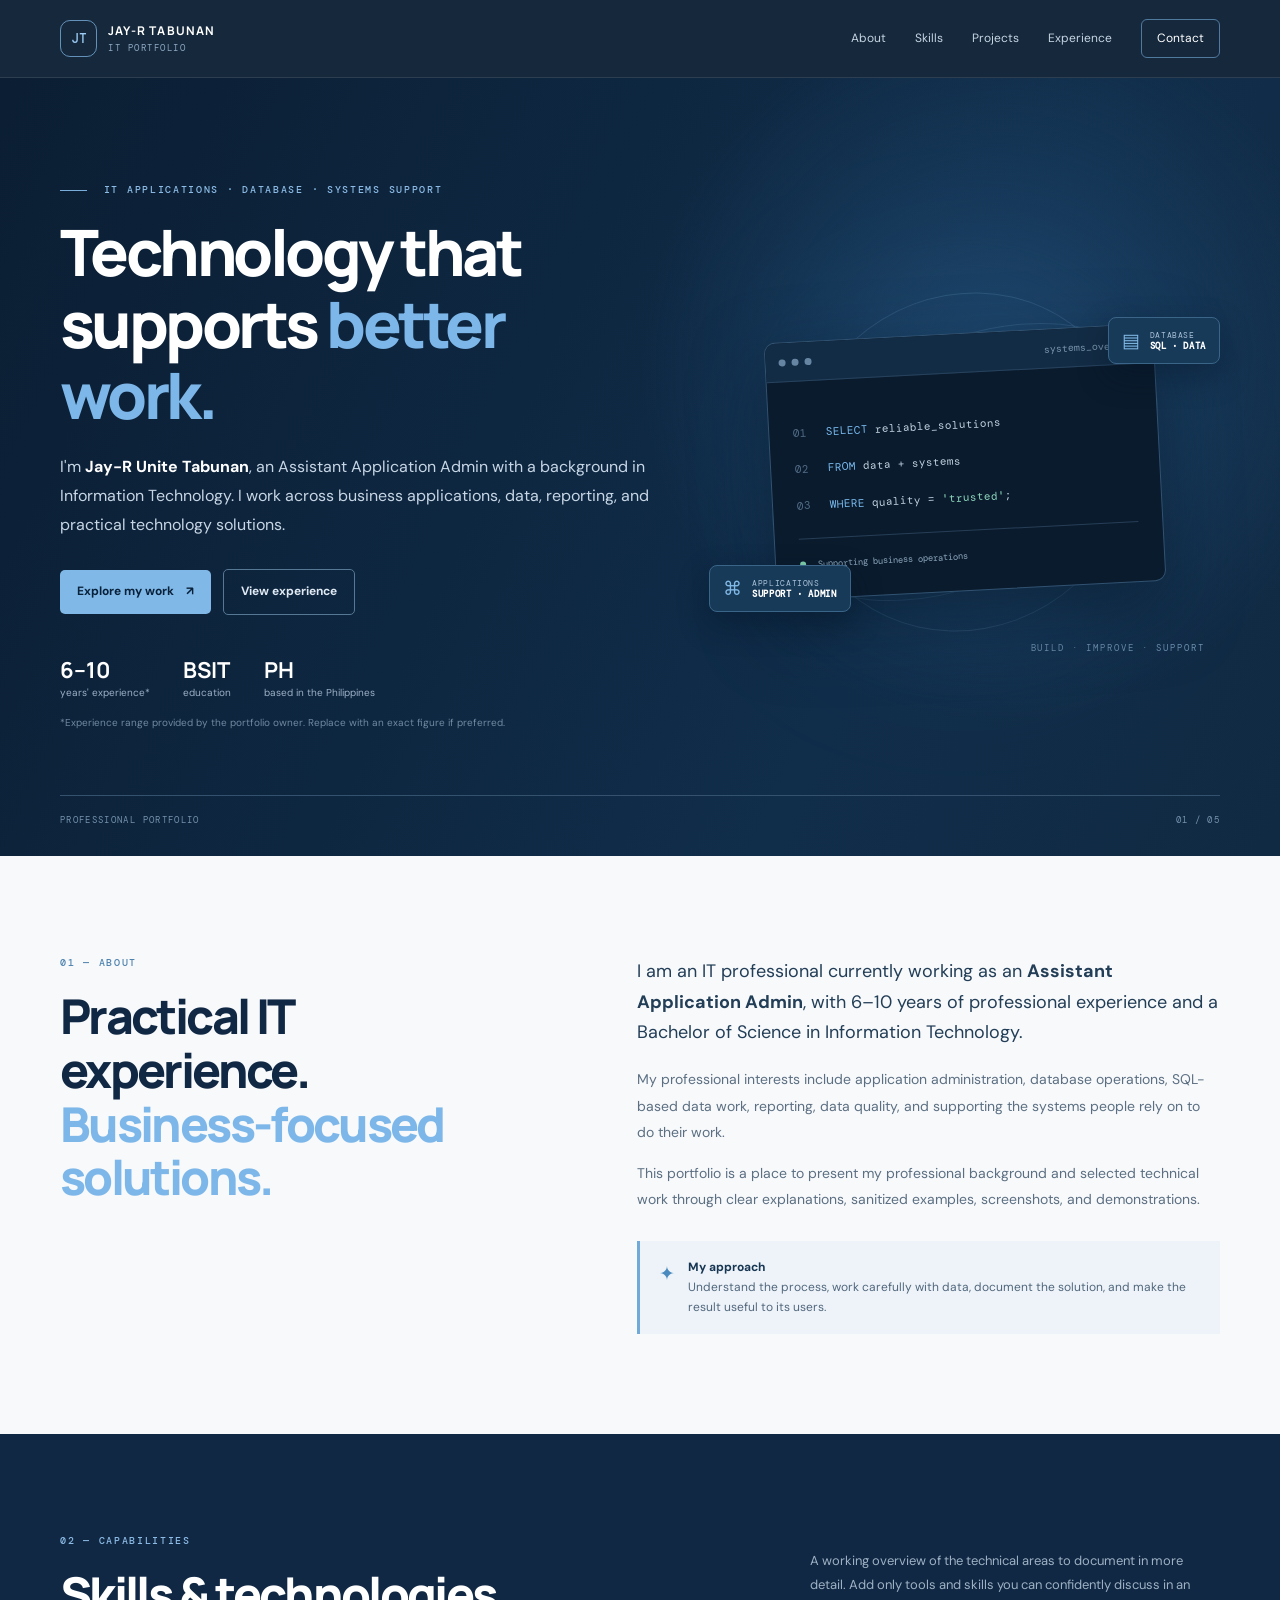
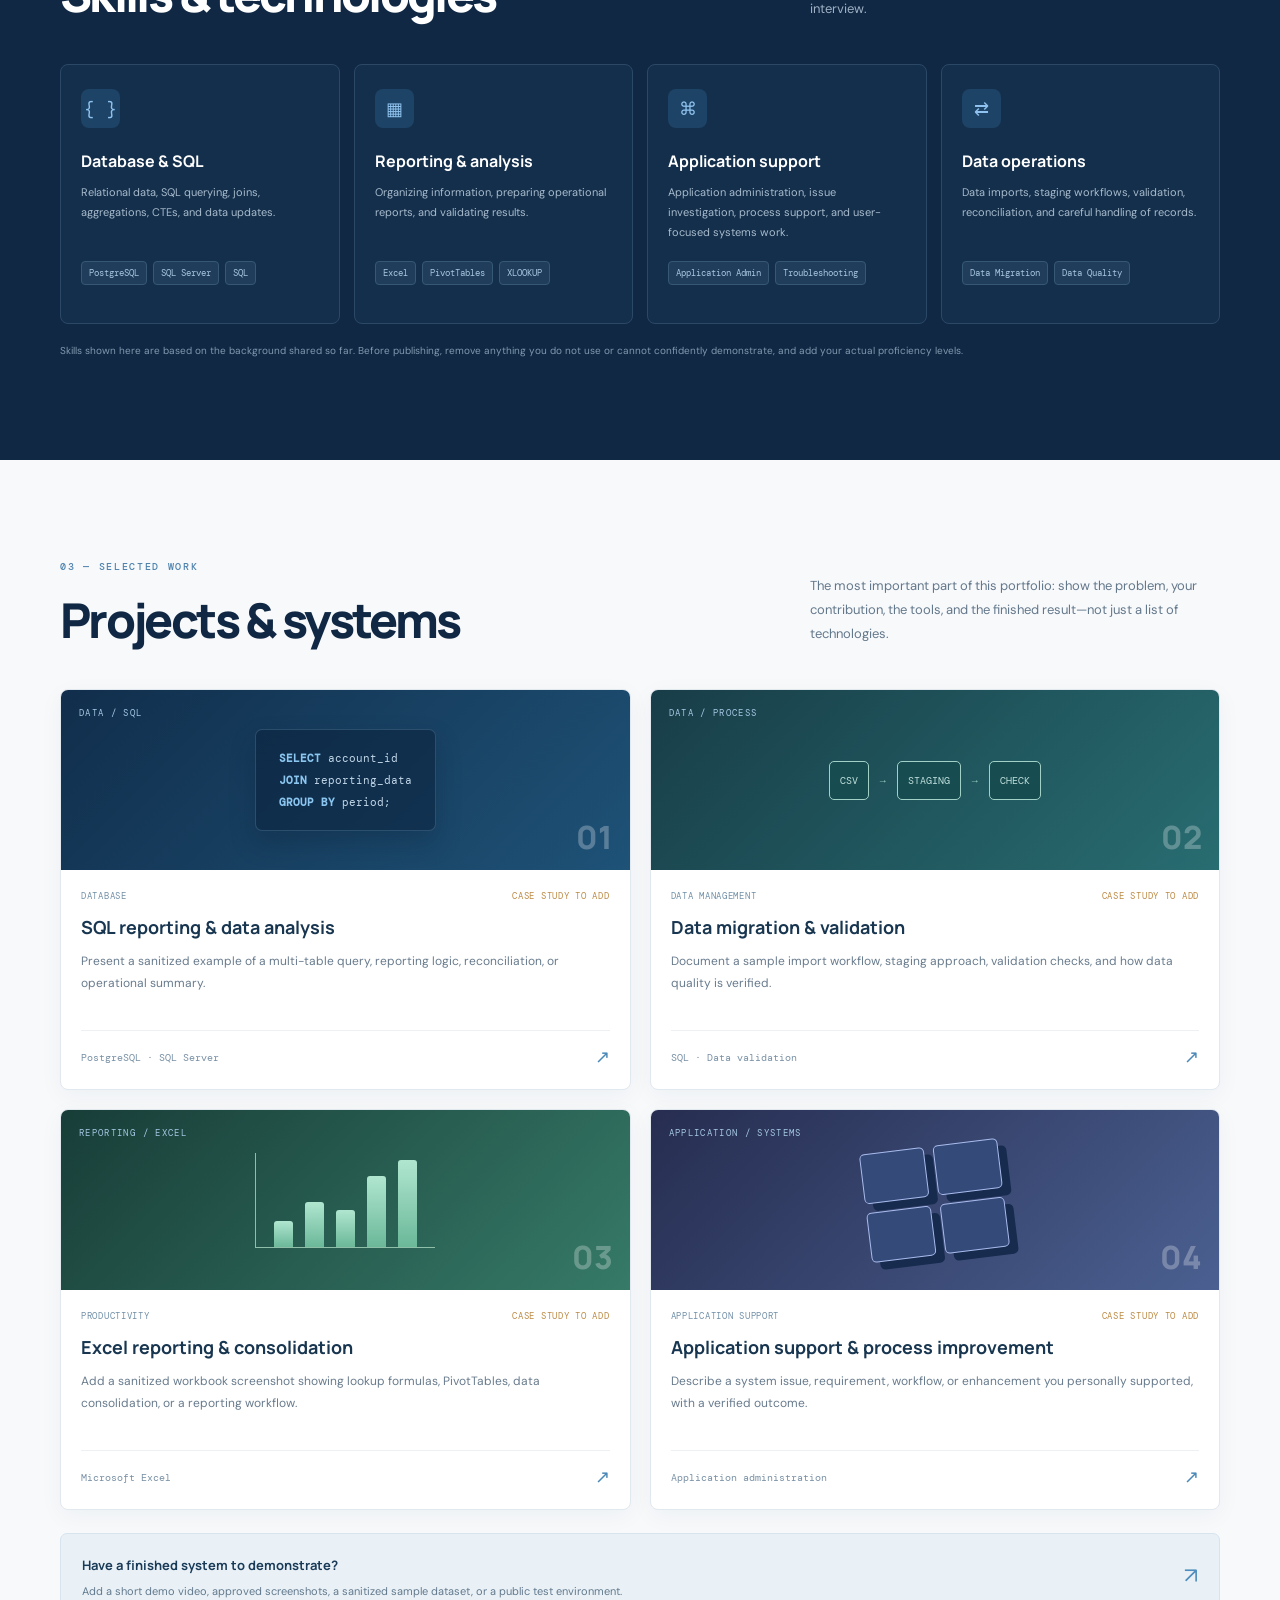
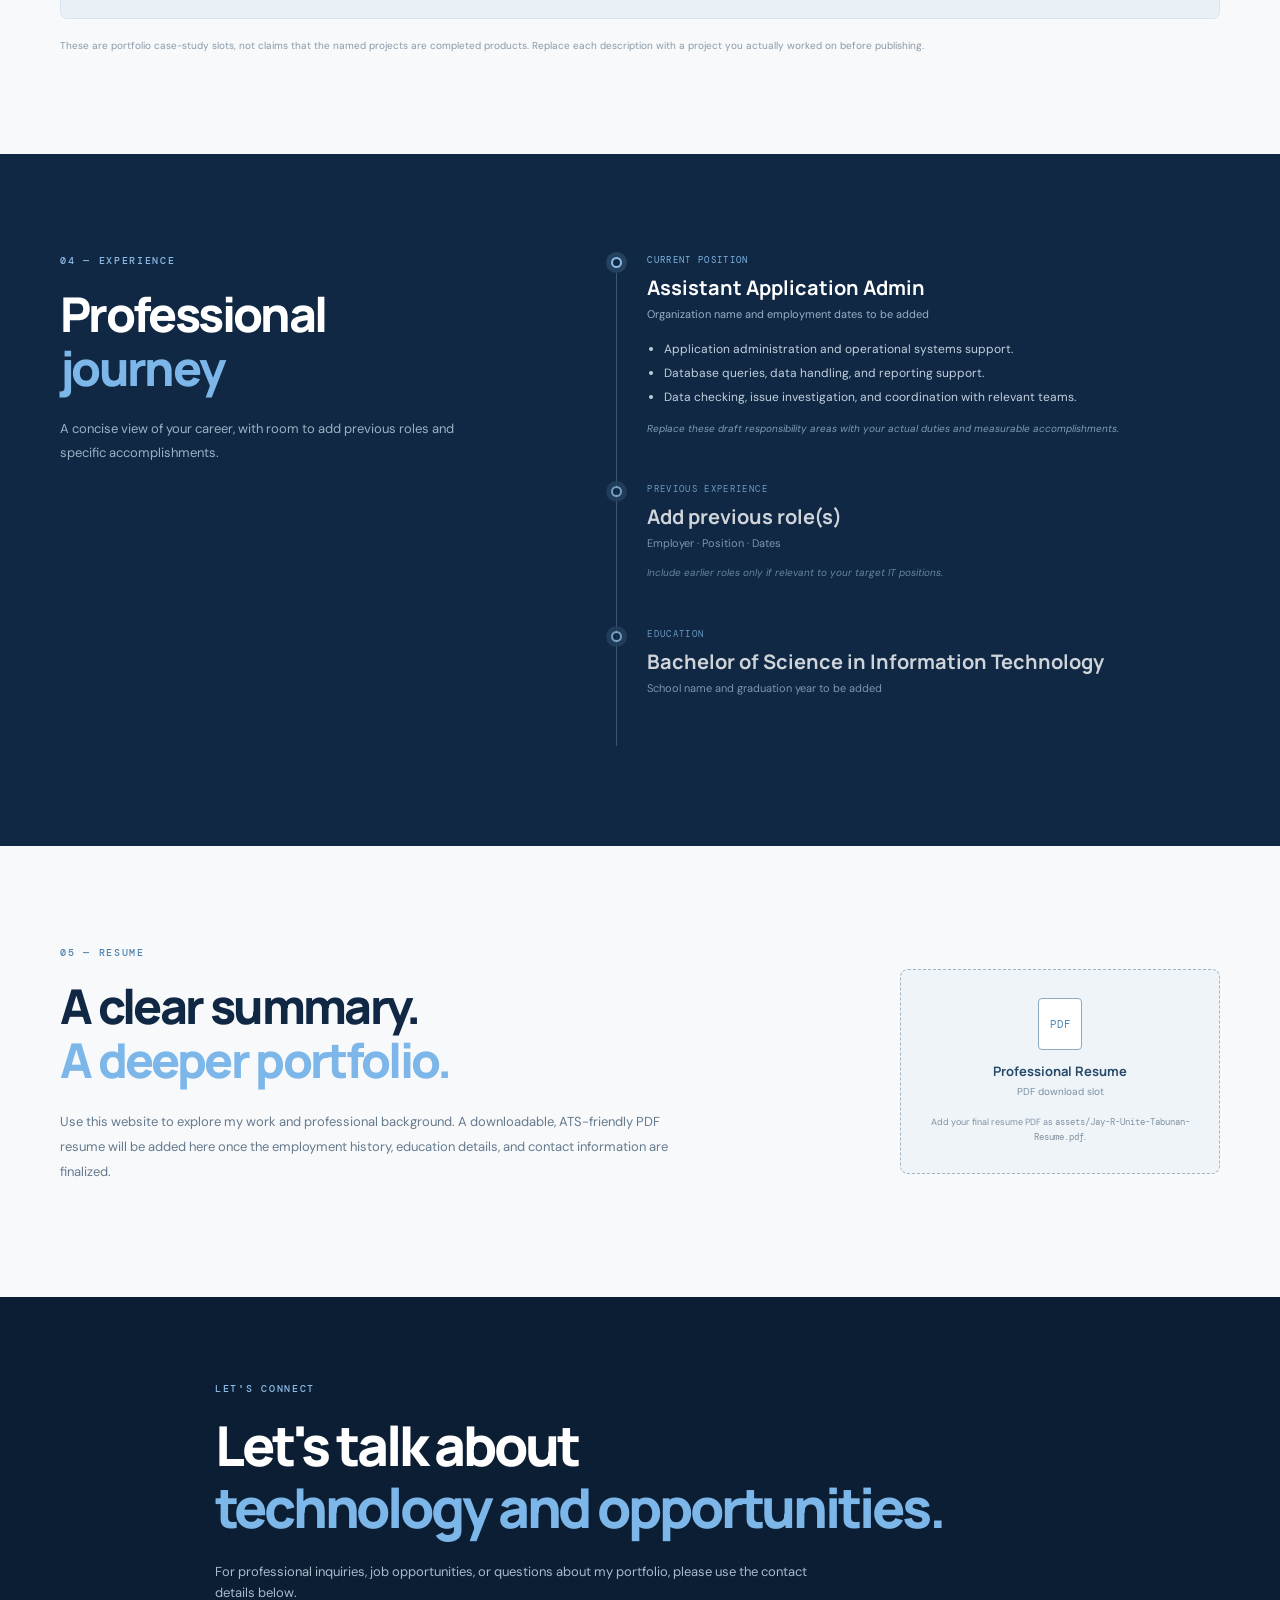
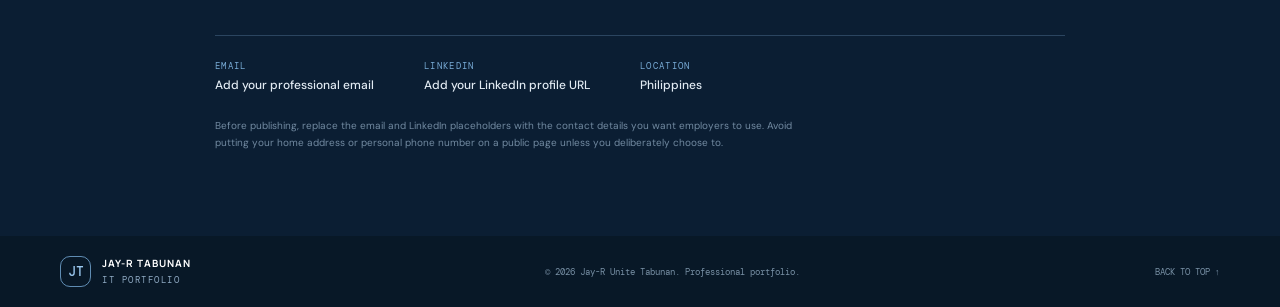
==== index.html @ 249132d4 "Add files via upload" ====
<!doctype html>
<html lang="en">
<head>
  <meta charset="utf-8">
  <meta name="viewport" content="width=device-width, initial-scale=1">
  <meta name="theme-color" content="#102844">
  <meta name="description" content="Professional portfolio of Jay-R Unite Tabunan, Assistant Application Admin and IT professional. Explore technical skills, experience, and project case studies.">
  <title>Jay-R Unite Tabunan | IT Portfolio</title>
  <link rel="stylesheet" href="styles.css">
  <script src="script.js" defer></script>
</head>
<body>
  <a class="skip-link" href="#main">Skip to content</a>
  <header class="site-header">
    <div class="container nav-wrap">
      <a class="brand" href="#home" aria-label="Jay-R Unite Tabunan home"><span class="brand-mark">JT</span><span>JAY-R TABUNAN<span class="brand-sub">IT PORTFOLIO</span></span></a>
      <button class="menu-toggle" type="button" aria-expanded="false" aria-controls="primary-nav" aria-label="Open navigation"><span></span><span></span><span></span></button>
      <nav class="nav" id="primary-nav" aria-label="Main navigation">
        <a href="#about">About</a>
        <a href="#skills">Skills</a>
        <a href="#projects">Projects</a>
        <a href="#experience">Experience</a>
        <a class="nav-cta" href="#contact">Contact</a>
      </nav>
    </div>
  </header>

  <main id="main">
    <section class="hero section" id="home">
      <div class="hero-grid container">
        <div class="hero-copy">
          <p class="eyebrow"><span class="eyebrow-line"></span> IT APPLICATIONS · DATABASE · SYSTEMS SUPPORT</p>
          <h1>Technology that supports <span>better work.</span></h1>
          <p class="hero-lead">I'm <strong>Jay-R Unite Tabunan</strong>, an Assistant Application Admin with a background in Information Technology. I work across business applications, data, reporting, and practical technology solutions.</p>
          <div class="hero-actions">
            <a class="button button-primary" href="#projects">Explore my work <span aria-hidden="true">↗</span></a>
            <a class="button button-secondary" href="#experience">View experience</a>
          </div>
          <div class="hero-facts">
            <div><strong>6–10</strong><span>years' experience*</span></div>
            <div><strong>BSIT</strong><span>education</span></div>
            <div><strong>PH</strong><span>based in the Philippines</span></div>
          </div>
          <p class="fine-print">*Experience range provided by the portfolio owner. Replace with an exact figure if preferred.</p>
        </div>
        <div class="hero-visual" aria-label="Abstract technology and data illustration">
          <div class="visual-glow"></div>
          <div class="orbit orbit-one"></div><div class="orbit orbit-two"></div>
          <div class="visual-card main-card">
            <div class="window-bar"><i></i><i></i><i></i><span>systems_overview</span></div>
            <div class="terminal-content">
              <p><span class="code-muted">01</span> <span class="code-blue">SELECT</span> reliable_solutions</p>
              <p><span class="code-muted">02</span> <span class="code-blue">FROM</span> data + systems</p>
              <p><span class="code-muted">03</span> <span class="code-blue">WHERE</span> quality = <span class="code-green">'trusted'</span>;</p>
              <div class="terminal-rule"></div>
              <div class="status-row"><span class="status-dot"></span> Supporting business operations</div>
            </div>
          </div>
          <div class="float-chip chip-db"><span class="chip-icon">▤</span><span>DATABASE<br><b>SQL · DATA</b></span></div>
          <div class="float-chip chip-app"><span class="chip-icon">⌘</span><span>APPLICATIONS<br><b>SUPPORT · ADMIN</b></span></div>
          <div class="visual-caption">BUILD · IMPROVE · SUPPORT</div>
        </div>
      </div>
      <div class="hero-bottom container"><span>PROFESSIONAL PORTFOLIO</span><span>01 / 05</span></div>
    </section>

    <section class="section section-light" id="about">
      <div class="container two-col">
        <div>
          <p class="eyebrow eyebrow-dark">01 — ABOUT</p>
          <h2>Practical IT experience.<br><span class="heading-accent">Business-focused solutions.</span></h2>
        </div>
        <div class="about-copy">
          <p class="large-copy">I am an IT professional currently working as an <strong>Assistant Application Admin</strong>, with 6–10 years of professional experience and a Bachelor of Science in Information Technology.</p>
          <p>My professional interests include application administration, database operations, SQL-based data work, reporting, data quality, and supporting the systems people rely on to do their work.</p>
          <p>This portfolio is a place to present my professional background and selected technical work through clear explanations, sanitized examples, screenshots, and demonstrations.</p>
          <div class="about-note"><span class="note-icon">✦</span><span><strong>My approach</strong><br>Understand the process, work carefully with data, document the solution, and make the result useful to its users.</span></div>
        </div>
      </div>
    </section>

    <section class="section section-dark" id="skills">
      <div class="container">
        <div class="section-heading">
          <div><p class="eyebrow">02 — CAPABILITIES</p><h2>Skills & technologies</h2></div>
          <p class="section-intro">A working overview of the technical areas to document in more detail. Add only tools and skills you can confidently discuss in an interview.</p>
        </div>
        <div class="skills-grid">
          <article class="skill-card"><div class="skill-icon">{ }</div><h3>Database & SQL</h3><p>Relational data, SQL querying, joins, aggregations, CTEs, and data updates.</p><div class="tags"><span>PostgreSQL</span><span>SQL Server</span><span>SQL</span></div></article>
          <article class="skill-card"><div class="skill-icon">▦</div><h3>Reporting & analysis</h3><p>Organizing information, preparing operational reports, and validating results.</p><div class="tags"><span>Excel</span><span>PivotTables</span><span>XLOOKUP</span></div></article>
          <article class="skill-card"><div class="skill-icon">⌘</div><h3>Application support</h3><p>Application administration, issue investigation, process support, and user-focused systems work.</p><div class="tags"><span>Application Admin</span><span>Troubleshooting</span></div></article>
          <article class="skill-card"><div class="skill-icon">⇄</div><h3>Data operations</h3><p>Data imports, staging workflows, validation, reconciliation, and careful handling of records.</p><div class="tags"><span>Data Migration</span><span>Data Quality</span></div></article>
        </div>
        <p class="skills-disclaimer">Skills shown here are based on the background shared so far. Before publishing, remove anything you do not use or cannot confidently demonstrate, and add your actual proficiency levels.</p>
      </div>
    </section>

    <section class="section section-light" id="projects">
      <div class="container">
        <div class="section-heading project-heading">
          <div><p class="eyebrow eyebrow-dark">03 — SELECTED WORK</p><h2>Projects & systems</h2></div>
          <p class="section-intro dark-intro">The most important part of this portfolio: show the problem, your contribution, the tools, and the finished result—not just a list of technologies.</p>
        </div>
        <div class="project-grid">
          <article class="project-card">
            <div class="project-art art-sql"><span class="art-label">DATA / SQL</span><div class="mini-code"><b>SELECT</b> account_id<br><b>JOIN</b> reporting_data<br><b>GROUP BY</b> period;</div><span class="art-corner">01</span></div>
            <div class="project-body"><div class="project-meta"><span>DATABASE</span><span>CASE STUDY TO ADD</span></div><h3>SQL reporting & data analysis</h3><p>Present a sanitized example of a multi-table query, reporting logic, reconciliation, or operational summary.</p><div class="project-footer"><span>PostgreSQL · SQL Server</span><span class="project-arrow">↗</span></div></div>
          </article>
          <article class="project-card">
            <div class="project-art art-migration"><span class="art-label">DATA / PROCESS</span><div class="flow-visual"><i>CSV</i><b>→</b><i>STAGING</i><b>→</b><i>CHECK</i></div><span class="art-corner">02</span></div>
            <div class="project-body"><div class="project-meta"><span>DATA MANAGEMENT</span><span>CASE STUDY TO ADD</span></div><h3>Data migration & validation</h3><p>Document a sample import workflow, staging approach, validation checks, and how data quality is verified.</p><div class="project-footer"><span>SQL · Data validation</span><span class="project-arrow">↗</span></div></div>
          </article>
          <article class="project-card">
            <div class="project-art art-excel"><span class="art-label">REPORTING / EXCEL</span><div class="chart-visual"><i style="height:28%"></i><i style="height:48%"></i><i style="height:39%"></i><i style="height:75%"></i><i style="height:92%"></i></div><span class="art-corner">03</span></div>
            <div class="project-body"><div class="project-meta"><span>PRODUCTIVITY</span><span>CASE STUDY TO ADD</span></div><h3>Excel reporting & consolidation</h3><p>Add a sanitized workbook screenshot showing lookup formulas, PivotTables, data consolidation, or a reporting workflow.</p><div class="project-footer"><span>Microsoft Excel</span><span class="project-arrow">↗</span></div></div>
          </article>
          <article class="project-card">
            <div class="project-art art-system"><span class="art-label">APPLICATION / SYSTEMS</span><div class="system-visual"><div></div><div></div><div></div><div></div></div><span class="art-corner">04</span></div>
            <div class="project-body"><div class="project-meta"><span>APPLICATION SUPPORT</span><span>CASE STUDY TO ADD</span></div><h3>Application support & process improvement</h3><p>Describe a system issue, requirement, workflow, or enhancement you personally supported, with a verified outcome.</p><div class="project-footer"><span>Application administration</span><span class="project-arrow">↗</span></div></div>
          </article>
        </div>
        <div class="project-callout"><div><strong>Have a finished system to demonstrate?</strong><p>Add a short demo video, approved screenshots, a sanitized sample dataset, or a public test environment.</p></div><span class="callout-mark">↗</span></div>
        <p class="project-disclaimer">These are portfolio case-study slots, not claims that the named projects are completed products. Replace each description with a project you actually worked on before publishing.</p>
      </div>
    </section>

    <section class="section experience-section" id="experience">
      <div class="container two-col experience-grid">
        <div><p class="eyebrow">04 — EXPERIENCE</p><h2>Professional<br><span class="heading-accent">journey</span></h2><p class="section-intro">A concise view of your career, with room to add previous roles and specific accomplishments.</p></div>
        <div class="timeline">
          <article class="timeline-item"><span class="timeline-dot"></span><p class="timeline-date">CURRENT POSITION</p><h3>Assistant Application Admin</h3><p class="timeline-org">Organization name and employment dates to be added</p><ul><li>Application administration and operational systems support.</li><li>Database queries, data handling, and reporting support.</li><li>Data checking, issue investigation, and coordination with relevant teams.</li></ul><p class="timeline-hint">Replace these draft responsibility areas with your actual duties and measurable accomplishments.</p></article>
          <article class="timeline-item future-item"><span class="timeline-dot"></span><p class="timeline-date">PREVIOUS EXPERIENCE</p><h3>Add previous role(s)</h3><p class="timeline-org">Employer · Position · Dates</p><p class="timeline-hint">Include earlier roles only if relevant to your target IT positions.</p></article>
          <article class="timeline-item future-item"><span class="timeline-dot"></span><p class="timeline-date">EDUCATION</p><h3>Bachelor of Science in Information Technology</h3><p class="timeline-org">School name and graduation year to be added</p></article>
        </div>
      </div>
    </section>

    <section class="section section-light resume-section" id="resume">
      <div class="container resume-panel">
        <div><p class="eyebrow eyebrow-dark">05 — RESUME</p><h2>A clear summary.<br><span class="heading-accent">A deeper portfolio.</span></h2><p>Use this website to explore my work and professional background. A downloadable, ATS-friendly PDF resume will be added here once the employment history, education details, and contact information are finalized.</p></div>
        <div class="resume-placeholder"><div class="pdf-icon">PDF</div><strong>Professional Resume</strong><span>PDF download slot</span><small>Add your final resume PDF as <code>assets/Jay-R-Unite-Tabunan-Resume.pdf</code>.</small></div>
      </div>
    </section>

    <section class="section contact-section" id="contact">
      <div class="container contact-inner">
        <p class="eyebrow">LET'S CONNECT</p>
        <h2>Let's talk about<br><span class="heading-accent">technology and opportunities.</span></h2>
        <p>For professional inquiries, job opportunities, or questions about my portfolio, please use the contact details below.</p>
        <div class="contact-details"><div><span>EMAIL</span><strong>Add your professional email</strong></div><div><span>LINKEDIN</span><strong>Add your LinkedIn profile URL</strong></div><div><span>LOCATION</span><strong>Philippines</strong></div></div>
        <p class="contact-hint">Before publishing, replace the email and LinkedIn placeholders with the contact details you want employers to use. Avoid putting your home address or personal phone number on a public page unless you deliberately choose to.</p>
      </div>
    </section>
  </main>

  <footer class="site-footer"><div class="container footer-inner"><a class="brand footer-brand" href="#home"><span class="brand-mark">JT</span><span>JAY-R TABUNAN<span class="brand-sub">IT PORTFOLIO</span></span></a><span>© <span id="year"></span> Jay-R Unite Tabunan. Professional portfolio.</span><a href="#home" class="back-top">BACK TO TOP ↑</a></div></footer>
</body>
</html>
---- styles.css ----
@import url('https://fonts.googleapis.com/css2?family=DM+Mono:wght@400;500&family=DM+Sans:wght@400;500;600;700&family=Manrope:wght@400;500;600;700;800&display=swap');
:root{--navy:#102844;--navy-deep:#0b1e33;--blue:#69a8e2;--ice:#e8f1f8;--paper:#f7f9fb;--ink:#142b42;--muted:#617286;--line:#dce5ed;--white:#fff;--mint:#8ed7bd;--mono:'DM Mono',monospace;--body:'DM Sans',sans-serif;--head:'Manrope',sans-serif}*{box-sizing:border-box}html{scroll-behavior:smooth;scroll-padding-top:86px}body{margin:0;font-family:var(--body);color:var(--ink);background:var(--paper);line-height:1.65}a{color:inherit;text-decoration:none}.container{width:min(1160px,calc(100% - 48px));margin:0 auto}.skip-link{position:absolute;left:-9999px;top:8px;background:#fff;padding:10px;z-index:100}.skip-link:focus{left:12px}.site-header{height:78px;position:sticky;top:0;z-index:20;background:rgba(12,32,53,.96);backdrop-filter:blur(12px);border-bottom:1px solid rgba(255,255,255,.1)}.nav-wrap,.nav,.brand,.hero-actions,.hero-facts,.hero-bottom,.section-heading,.project-meta,.project-footer,.footer-inner,.contact-details{display:flex;align-items:center}.nav-wrap{height:100%;justify-content:space-between}.brand{gap:11px;color:#fff;font:700 12px var(--head);letter-spacing:.1em;line-height:1.25}.brand-mark{width:37px;height:37px;border:1px solid rgba(133,190,238,.7);border-radius:10px;display:grid;place-items:center;color:#9dcbf3;font:500 13px var(--mono);letter-spacing:0}.brand-sub{display:block;font:400 9px var(--mono);color:#8faac3;letter-spacing:.17em;margin-top:4px}.nav{gap:29px;color:#c7d5e3;font-size:12px}.nav a{transition:color .2s}.nav a:hover{color:#fff}.nav .nav-cta{border:1px solid #50799e;color:#fff;border-radius:6px;padding:9px 15px}.menu-toggle{display:none}.section{padding:100px 0}.hero{background:radial-gradient(circle at 78% 37%,#1c4368 0,transparent 32%),linear-gradient(115deg,#0b1e33,#102d4a 68%,#112a43);color:#fff;padding:105px 0 30px;overflow:hidden}.hero-grid{display:grid;grid-template-columns:1.08fr .92fr;gap:50px;align-items:center;min-height:460px}.eyebrow{margin:0 0 20px;color:#8cbbe6;font:500 10px var(--mono);letter-spacing:.17em}.eyebrow-line{display:inline-block;width:27px;height:1px;background:#79addb;vertical-align:middle;margin-right:9px}.hero h1,.section h2{font:800 clamp(38px,5.2vw,64px)/1.12 var(--head);letter-spacing:-.055em;margin:0 0 22px}.hero h1 span,.heading-accent{color:#7db7e9}.hero-lead{max-width:610px;color:#c7d6e5;font-size:16px;line-height:1.8}.hero-lead strong{color:#fff}.hero-actions{gap:12px;margin:30px 0 40px;flex-wrap:wrap}.button{display:inline-flex;align-items:center;gap:12px;padding:12px 17px;border-radius:5px;font-size:12px;font-weight:700;transition:transform .2s,background .2s}.button:hover{transform:translateY(-2px)}.button-primary{background:#80b9e8;color:#09213a}.button-secondary{border:1px solid #567895;color:#e0eaf4}.hero-facts{gap:33px}.hero-facts div{display:flex;flex-direction:column}.hero-facts strong{font:700 22px var(--head);color:#fff}.hero-facts span{font-size:10px;color:#9db1c6}.fine-print{font-size:10px;color:#718aa2;margin-top:13px}.hero-visual{height:390px;position:relative;display:grid;place-items:center}.visual-glow{position:absolute;width:300px;height:300px;background:#2a6390;filter:blur(85px);opacity:.35;border-radius:50%}.orbit{position:absolute;border:1px solid rgba(133,185,226,.17);border-radius:50%;transform:rotate(-25deg)}.orbit-one{width:410px;height:240px}.orbit-two{width:330px;height:350px;transform:rotate(48deg)}.visual-card{position:relative;z-index:2;width:min(390px,90%);background:#0a1b2d;border:1px solid #315271;border-radius:11px;box-shadow:0 26px 70px #06152688;overflow:hidden;transform:rotate(-3deg)}.window-bar{height:39px;background:#132c45;border-bottom:1px solid #27425d;display:flex;align-items:center;padding:0 13px;gap:6px}.window-bar i{display:block;width:7px;height:7px;border-radius:50%;background:#6585a3}.window-bar span{margin-left:auto;font:10px var(--mono);color:#7893ad}.terminal-content{padding:28px 24px 23px;font:11px/2.3 var(--mono);color:#bfd0df}.code-muted{color:#526d87;margin-right:12px}.code-blue{color:#79bbef}.code-green{color:#8ed7bd}.terminal-rule{height:1px;background:#263e56;margin:20px 0 15px}.status-row{font-size:9px;color:#8da8be}.status-dot{display:inline-block;width:6px;height:6px;background:#81d2ae;border-radius:50%;margin-right:7px}.float-chip{position:absolute;z-index:3;display:flex;align-items:center;gap:9px;padding:10px 13px;background:#183a59;border:1px solid #3a6589;border-radius:8px;box-shadow:0 12px 30px #06152666;color:#a9c1d7;font:8px var(--mono);letter-spacing:.08em}.float-chip b{color:#fff;font-size:9px}.chip-icon{font-size:19px;color:#81b9e6}.chip-db{top:50px;right:0}.chip-app{bottom:45px;left:0}.visual-caption{position:absolute;bottom:3px;right:15px;color:#6d91b0;font:9px var(--mono);letter-spacing:.22em}.hero-bottom{justify-content:space-between;border-top:1px solid #34516d;margin-top:54px;padding-top:18px;color:#7592ac;font:9px var(--mono);letter-spacing:.15em}.section-light{background:#f7f9fb}.two-col{display:grid;grid-template-columns:.9fr 1.1fr;gap:100px}.eyebrow-dark{color:#4f83ae}.section h2{font-size:clamp(33px,4vw,48px);color:var(--navy);margin-bottom:0}.about-copy{max-width:640px}.large-copy{font-size:18px;line-height:1.7;color:#233e57;margin-top:0}.about-copy>p:not(.large-copy){font-size:14px;color:#5c6f82;line-height:1.9}.about-note{margin-top:28px;padding:17px 19px;background:#edf3f8;border-left:3px solid #71a9d8;display:flex;gap:13px;color:#52677d;font-size:12px}.about-note strong{color:#173653}.note-icon{color:#4b8abe;font-size:19px}.section-dark{background:#102844;color:#fff}.section-dark h2{color:#fff}.section-heading{justify-content:space-between;gap:50px;margin-bottom:43px;align-items:end}.section-intro{max-width:410px;margin:0;color:#9eb1c4;font-size:13px;line-height:1.85}.skills-grid{display:grid;grid-template-columns:repeat(4,1fr);gap:14px}.skill-card{padding:24px 20px 22px;border:1px solid #2b4967;background:#142f4b;border-radius:8px;min-height:260px}.skill-icon{height:39px;width:39px;border-radius:8px;display:grid;place-items:center;background:#1d4366;color:#8fc2ee;font:18px var(--mono);margin-bottom:22px}.skill-card h3{font:700 16px var(--head);margin:0 0 9px}.skill-card p{color:#a8bbcd;font-size:11px;line-height:1.8;min-height:60px}.tags{display:flex;gap:6px;flex-wrap:wrap;margin-top:18px}.tags span{background:#203e5b;border:1px solid #365875;color:#a8c6e0;font:9px var(--mono);padding:5px 7px;border-radius:4px}.skills-disclaimer,.project-disclaimer{font-size:10px;color:#8199af;margin:19px 0 0}.project-heading{align-items:end}.dark-intro{color:#64788b}.project-grid{display:grid;grid-template-columns:repeat(2,1fr);gap:19px}.project-card{background:#fff;border:1px solid #e1e8ee;border-radius:8px;overflow:hidden;box-shadow:0 6px 24px #1b38500b}.project-art{height:180px;position:relative;overflow:hidden;display:flex;align-items:center;justify-content:center}.art-sql{background:linear-gradient(135deg,#112e4c,#1e5277)}.art-migration{background:linear-gradient(135deg,#183d48,#286d71)}.art-excel{background:linear-gradient(135deg,#183d38,#367a67)}.art-system{background:linear-gradient(135deg,#262d50,#4b6091)}.art-label{position:absolute;left:18px;top:17px;color:#a5c8e4;font:9px var(--mono);letter-spacing:.15em}.art-corner{position:absolute;right:17px;bottom:11px;color:#ffffff45;font:32px var(--head);font-weight:800}.mini-code{font:11px/2 var(--mono);color:#c1d6e7;border:1px solid #6390ad55;background:#0b203b88;border-radius:7px;padding:17px 23px;box-shadow:0 12px 25px #0b1e3344}.mini-code b{color:#8bc6f0}.flow-visual{display:flex;align-items:center;gap:11px;color:#c0dfdc;font:10px var(--mono)}.flow-visual i{font-style:normal;border:1px solid #a1d1c6;background:#174d50;padding:12px 10px;border-radius:5px}.flow-visual b{font-weight:400;color:#9dd7c6}.chart-visual{height:95px;width:180px;display:flex;align-items:end;justify-content:space-around;border-bottom:1px solid #8fbea9;border-left:1px solid #8fbea9;padding:0 12px}.chart-visual i{width:19px;background:linear-gradient(#b0e6d0,#6bb899);border-radius:3px 3px 0 0}.system-visual{display:grid;grid-template-columns:repeat(2,65px);gap:9px;transform:rotate(-7deg)}.system-visual div{height:50px;border:1px solid #a9bbed;background:#344b7a;border-radius:5px;box-shadow:8px 8px 0 #172b4e}.project-body{padding:20px}.project-meta{justify-content:space-between;color:#7290a8;font:9px var(--mono);letter-spacing:.08em}.project-meta span:last-child{color:#bd8b45}.project-body h3{font:700 18px var(--head);color:#183650;margin:13px 0 8px}.project-body p{font-size:12px;color:#687b8d;line-height:1.8;min-height:67px}.project-footer{justify-content:space-between;border-top:1px solid #edf1f4;padding-top:14px;color:#7890a5;font:10px var(--mono)}.project-arrow{font-size:18px;color:#4b89b8}.project-callout{display:flex;align-items:center;justify-content:space-between;background:#e9f1f7;border:1px solid #d7e4ef;border-radius:7px;margin-top:23px;padding:18px 21px}.project-callout strong{font:700 13px var(--head);color:#1a3b58}.project-callout p{font-size:11px;color:#62798d;margin:3px 0 0}.callout-mark{font-size:22px;color:#4e8dbd}.project-disclaimer{color:#8a99a6}.experience-section{background:#102844;color:#fff}.experience-section h2{color:#fff}.experience-section .section-intro{margin-top:22px}.experience-grid{grid-template-columns:.85fr 1.15fr;gap:110px}.timeline{border-left:1px solid #3a5875;padding-left:30px}.timeline-item{position:relative;padding:0 0 36px}.timeline-dot{position:absolute;left:-36px;top:3px;width:11px;height:11px;border:2px solid #8bbce6;background:#102844;border-radius:50%;box-shadow:0 0 0 5px #24415d}.timeline-date{font:9px var(--mono);letter-spacing:.15em;color:#80b5e2;margin:0 0 8px}.timeline-item h3{font:700 20px var(--head);margin:0 0 4px}.timeline-org{font-size:11px;color:#9ab0c5;margin:0 0 13px}.timeline-item ul{padding-left:17px;color:#c2d0dd;font-size:12px;line-height:2}.timeline-hint{font-size:10px;color:#7e9bb5;font-style:italic}.future-item{opacity:.8}.resume-panel{display:grid;grid-template-columns:1fr 320px;gap:80px;align-items:center}.resume-panel p:not(.eyebrow){max-width:610px;color:#667a8d;font-size:13px;line-height:1.9;margin-top:24px}.resume-placeholder{min-height:205px;border:1px dashed #9eb6ca;border-radius:8px;background:#eff4f8;display:flex;align-items:center;justify-content:center;flex-direction:column;text-align:center;padding:20px;color:#264a68}.pdf-icon{width:44px;height:52px;border:1px solid #8daac3;border-radius:4px;background:#fff;display:grid;place-items:center;color:#4c87b5;font:11px var(--mono);margin-bottom:12px}.resume-placeholder strong{font:700 13px var(--head)}.resume-placeholder span{font-size:10px;color:#7890a4;margin-top:4px}.resume-placeholder small{font-size:9px;color:#7f91a1;margin-top:14px}.resume-placeholder code{font-family:var(--mono);font-size:9px}.contact-section{background:#0b1e33;color:#fff;padding:85px 0}.contact-inner{max-width:850px}.contact-inner h2{color:#fff;font-size:clamp(35px,5vw,55px)}.contact-inner>p:not(.eyebrow){color:#a9bbcc;max-width:610px;font-size:13px;margin:22px 0 32px}.contact-details{gap:50px;flex-wrap:wrap;border-top:1px solid #2b4560;padding-top:24px}.contact-details div{display:flex;flex-direction:column;gap:4px}.contact-details span{font:9px var(--mono);letter-spacing:.15em;color:#79acd7}.contact-details strong{font-size:12px;color:#e2ebf3;font-weight:500}.contact-hint{font-size:10px!important;color:#728aa1!important;margin-bottom:0!important}.site-footer{background:#081827;color:#8096aa;padding:20px 0}.footer-inner{justify-content:space-between;gap:15px}.footer-brand{font-size:10px}.footer-brand .brand-mark{width:31px;height:31px}.footer-inner>span,.back-top{font:9px var(--mono);color:#7890a5}.back-top:hover{color:#fff}
@media(max-width:900px){.hero-grid{gap:20px}.two-col,.experience-grid{gap:55px}.skills-grid{grid-template-columns:repeat(2,1fr)}.section-heading{align-items:start;flex-direction:column;gap:15px}.section-intro{max-width:600px}.resume-panel{gap:35px}}
@media(max-width:650px){.container{width:min(100% - 36px,560px)}.site-header{height:68px}.menu-toggle{display:flex;flex-direction:column;gap:5px;background:transparent;border:0;padding:8px}.menu-toggle span{width:22px;height:2px;background:#d8e6f2}.nav{display:none;position:absolute;top:68px;left:0;right:0;background:#0c2035;padding:17px 22px 22px;flex-direction:column;align-items:stretch;gap:0;border-top:1px solid #29425c}.nav.open{display:flex}.nav a{padding:12px 4px;border-bottom:1px solid #203a54}.nav .nav-cta{margin-top:10px;text-align:center;border:1px solid #50799e}.hero{padding-top:66px}.hero-grid{grid-template-columns:1fr;gap:10px}.hero h1{font-size:43px}.hero-lead{font-size:14px}.hero-visual{height:320px;margin-top:5px}.visual-card{width:84%}.orbit-one{width:320px;height:200px}.orbit-two{width:270px;height:280px}.chip-db{right:2px;top:30px}.chip-app{left:0;bottom:27px}.hero-bottom{margin-top:24px}.section{padding:72px 0}.two-col,.experience-grid{grid-template-columns:1fr;gap:28px}.section h2{font-size:36px}.large-copy{font-size:16px}.skills-grid{gap:10px}.skill-card{padding:18px 15px;min-height:250px}.skill-card p{min-height:78px}.project-grid{grid-template-columns:1fr}.project-art{height:165px}.project-body p{min-height:0}.experience-grid{gap:35px}.timeline{margin-left:5px}.resume-panel{grid-template-columns:1fr;gap:28px}.resume-placeholder{min-height:180px}.contact-section{padding:70px 0}.contact-details{gap:22px;flex-direction:column;align-items:flex-start}.footer-inner{flex-wrap:wrap}.footer-inner>span{order:3;width:100%}}
@media(prefers-reduced-motion:reduce){html{scroll-behavior:auto}*,*::before,*::after{transition:none!important}}
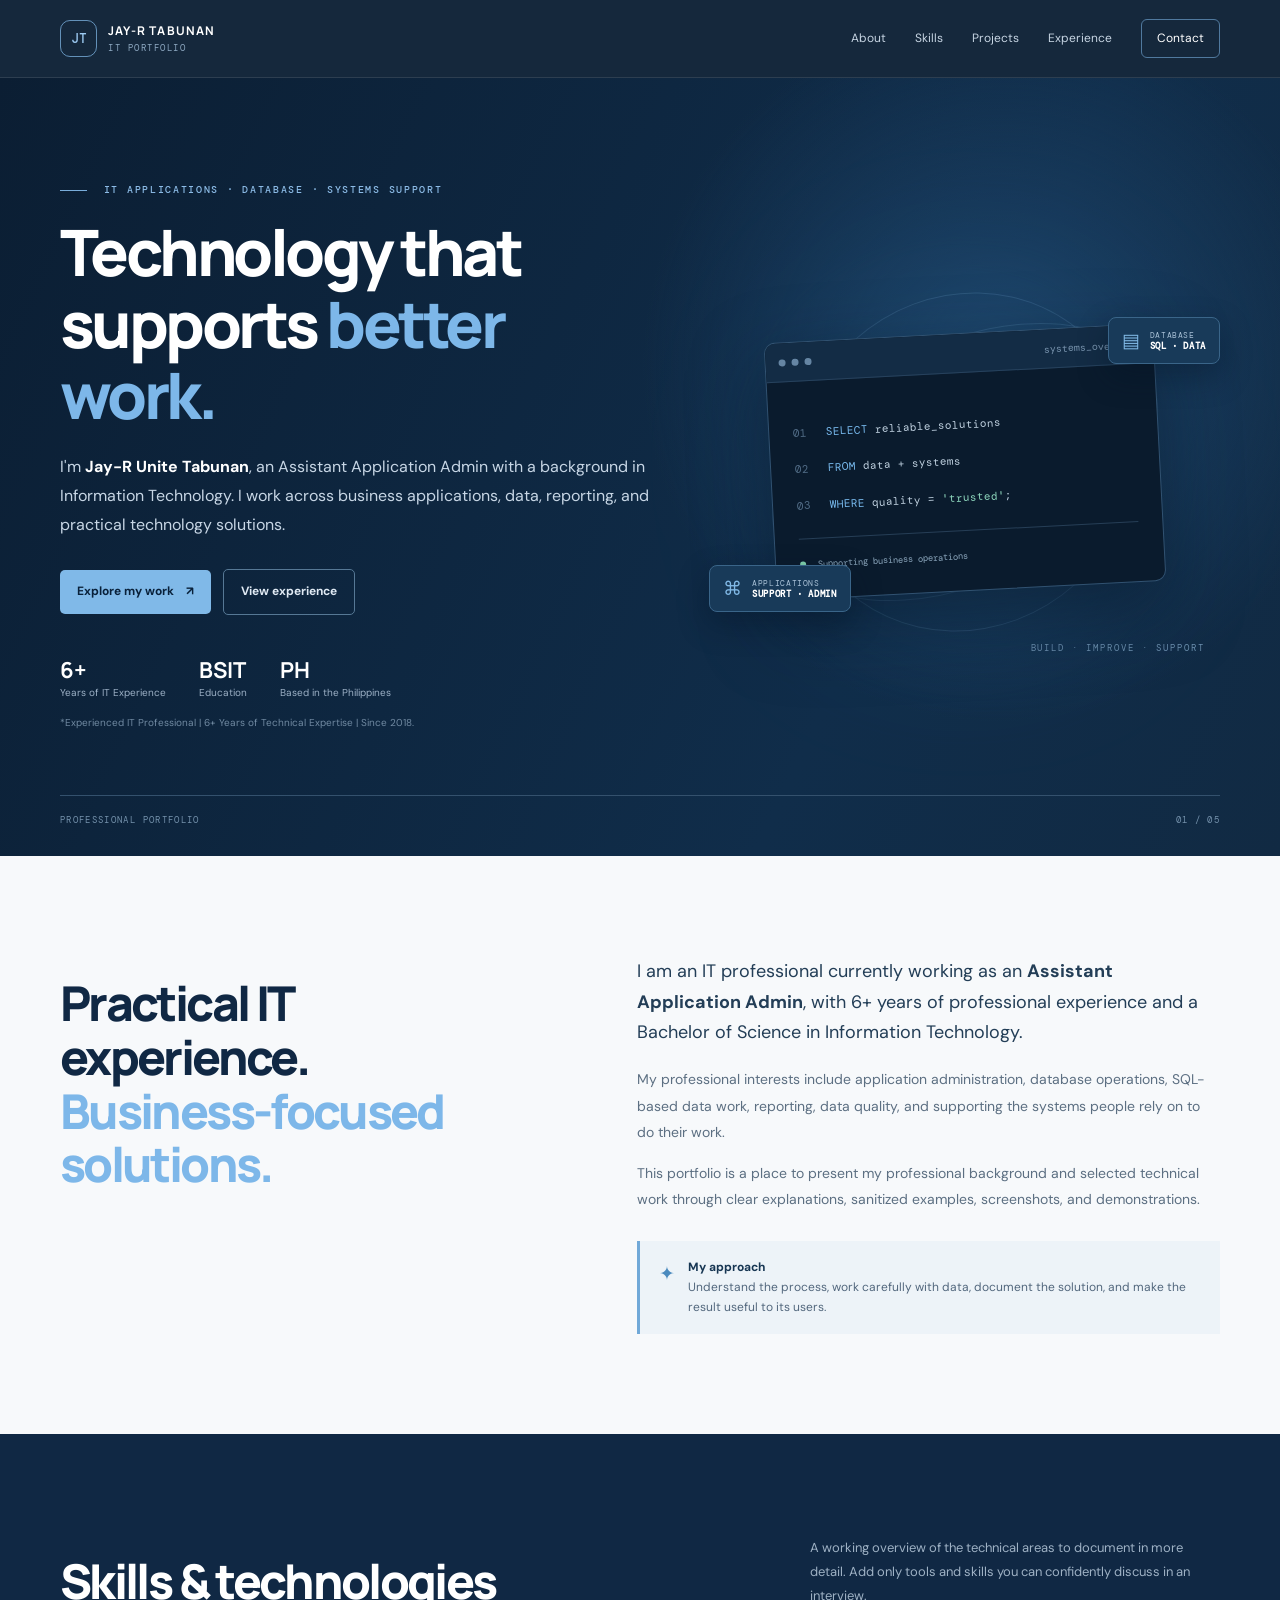
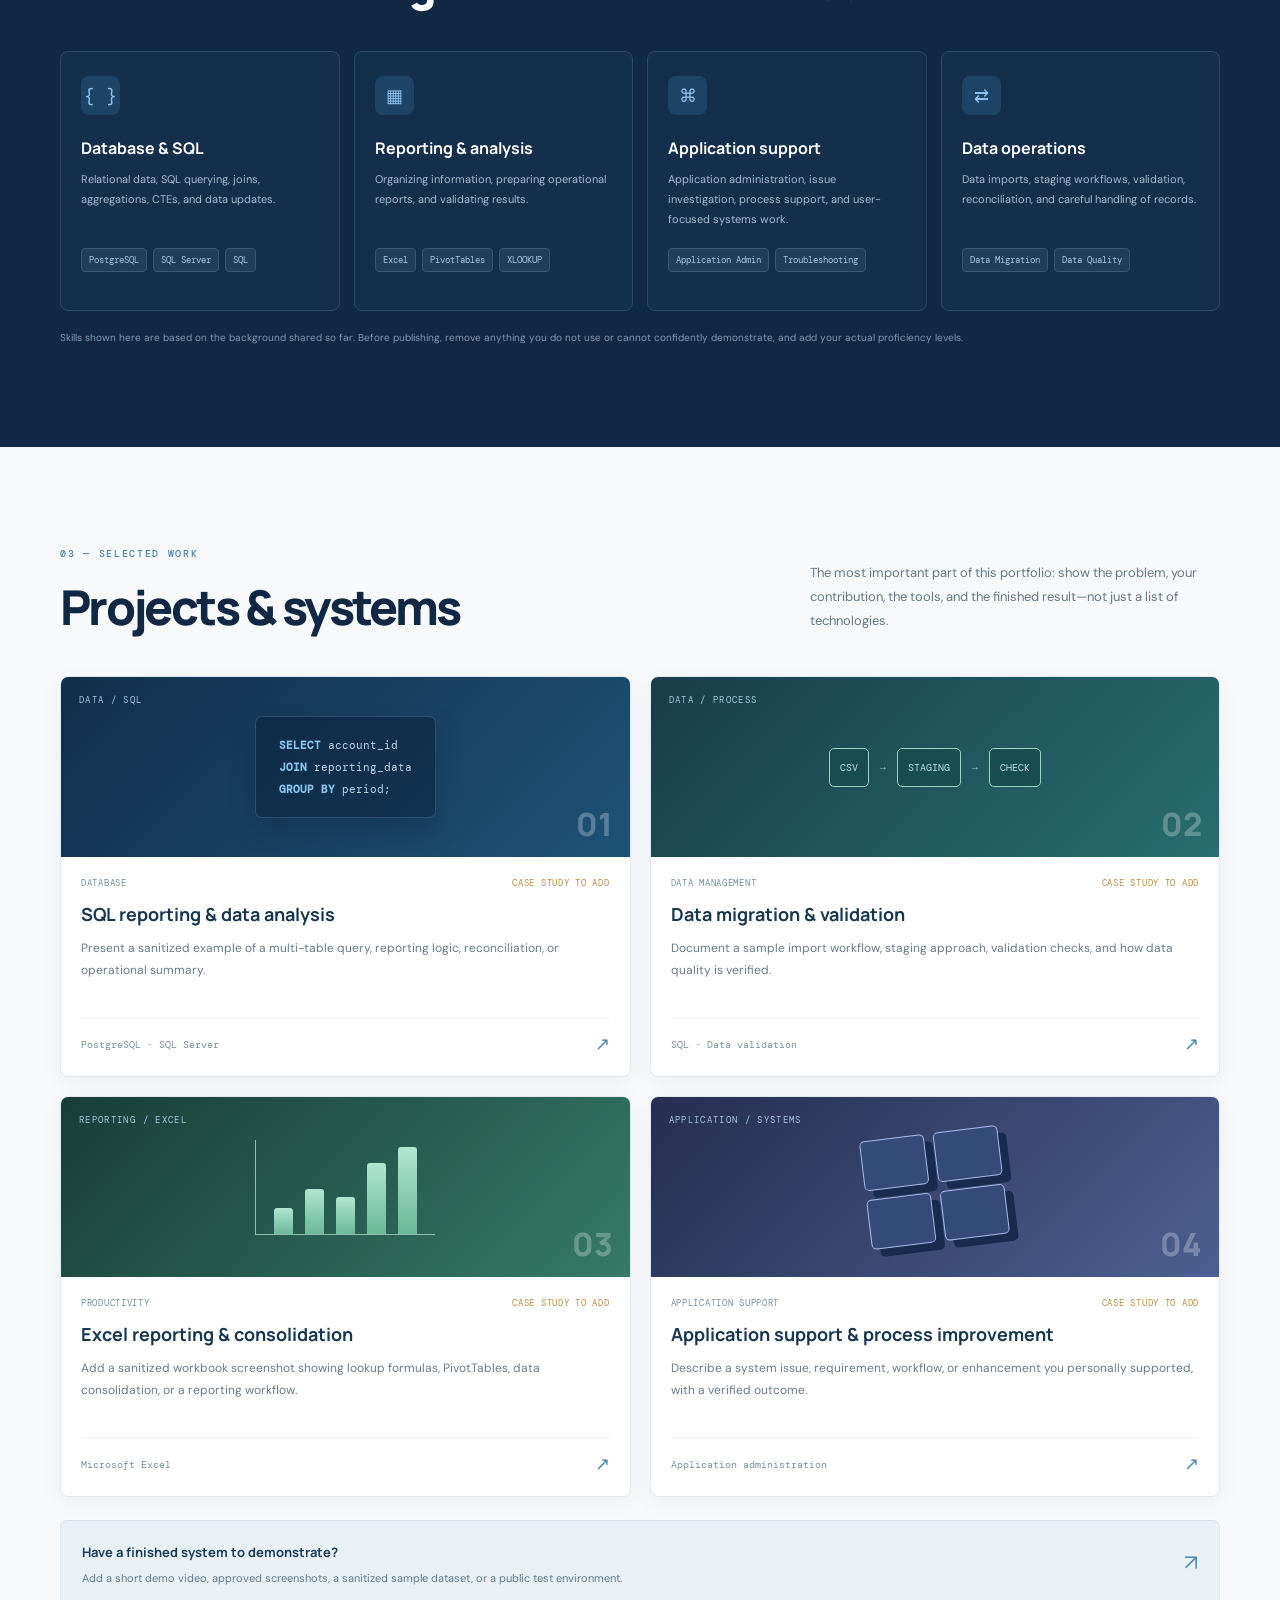
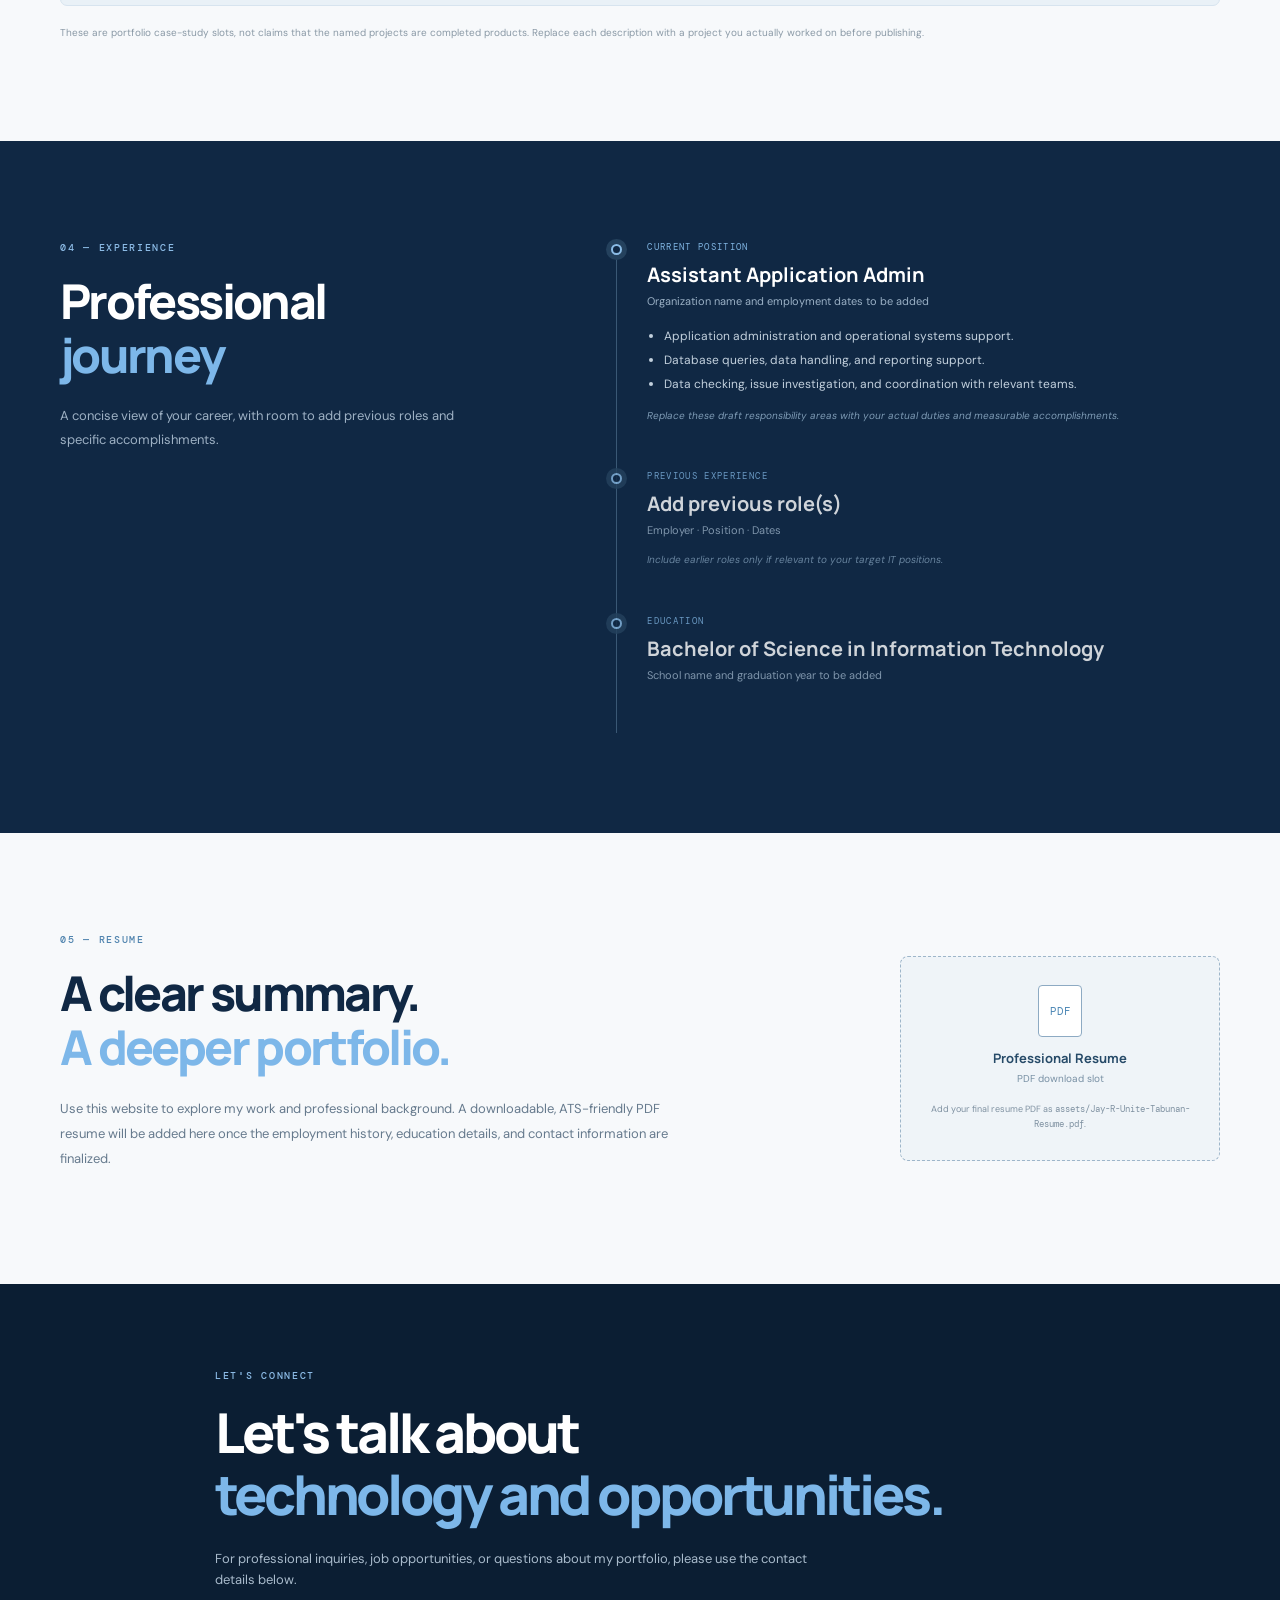
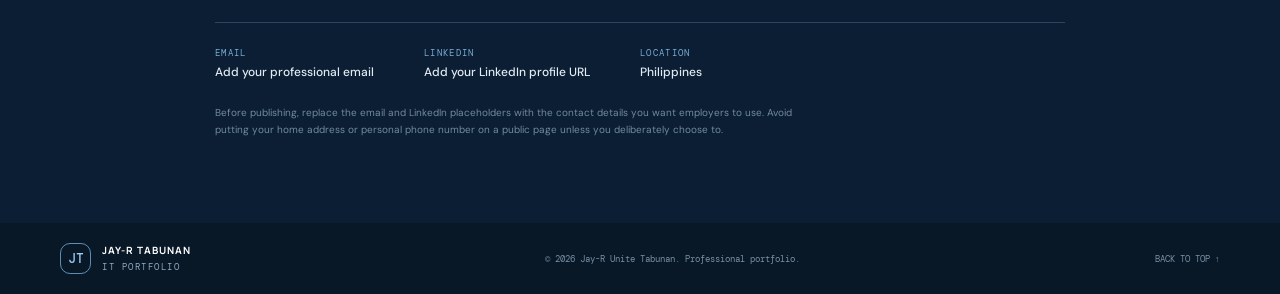
==== commit 2deb7f90: "Update index.html" ====
--- a/index.html
+++ b/index.html
@@ -37,11 +37,11 @@
             <a class="button button-secondary" href="#experience">View experience</a>
           </div>
           <div class="hero-facts">
-            <div><strong>6–10</strong><span>years' experience*</span></div>
-            <div><strong>BSIT</strong><span>education</span></div>
-            <div><strong>PH</strong><span>based in the Philippines</span></div>
+            <div><strong>6+</strong><span>Years of IT Experience</span></div>
+            <div><strong>BSIT</strong><span>Education</span></div>
+            <div><strong>PH</strong><span>Based in the Philippines</span></div>
           </div>
-          <p class="fine-print">*Experience range provided by the portfolio owner. Replace with an exact figure if preferred.</p>
+          <p class="fine-print">*Experienced IT Professional | 6+ Years of Technical Expertise | Since 2018.</p>
         </div>
         <div class="hero-visual" aria-label="Abstract technology and data illustration">
           <div class="visual-glow"></div>
@@ -67,11 +67,11 @@
     <section class="section section-light" id="about">
       <div class="container two-col">
         <div>
-          <p class="eyebrow eyebrow-dark">01 — ABOUT</p>
+          <p class="eyebrow eyebrow-dark"></p>
           <h2>Practical IT experience.<br><span class="heading-accent">Business-focused solutions.</span></h2>
         </div>
         <div class="about-copy">
-          <p class="large-copy">I am an IT professional currently working as an <strong>Assistant Application Admin</strong>, with 6–10 years of professional experience and a Bachelor of Science in Information Technology.</p>
+          <p class="large-copy">I am an IT professional currently working as an <strong>Assistant Application Admin</strong>, with 6+ years of professional experience and a Bachelor of Science in Information Technology.</p>
           <p>My professional interests include application administration, database operations, SQL-based data work, reporting, data quality, and supporting the systems people rely on to do their work.</p>
           <p>This portfolio is a place to present my professional background and selected technical work through clear explanations, sanitized examples, screenshots, and demonstrations.</p>
           <div class="about-note"><span class="note-icon">✦</span><span><strong>My approach</strong><br>Understand the process, work carefully with data, document the solution, and make the result useful to its users.</span></div>
@@ -82,7 +82,7 @@
     <section class="section section-dark" id="skills">
       <div class="container">
         <div class="section-heading">
-          <div><p class="eyebrow">02 — CAPABILITIES</p><h2>Skills & technologies</h2></div>
+          <div><p class="eyebrow"></p><h2>Skills & technologies</h2></div>
           <p class="section-intro">A working overview of the technical areas to document in more detail. Add only tools and skills you can confidently discuss in an interview.</p>
         </div>
         <div class="skills-grid">
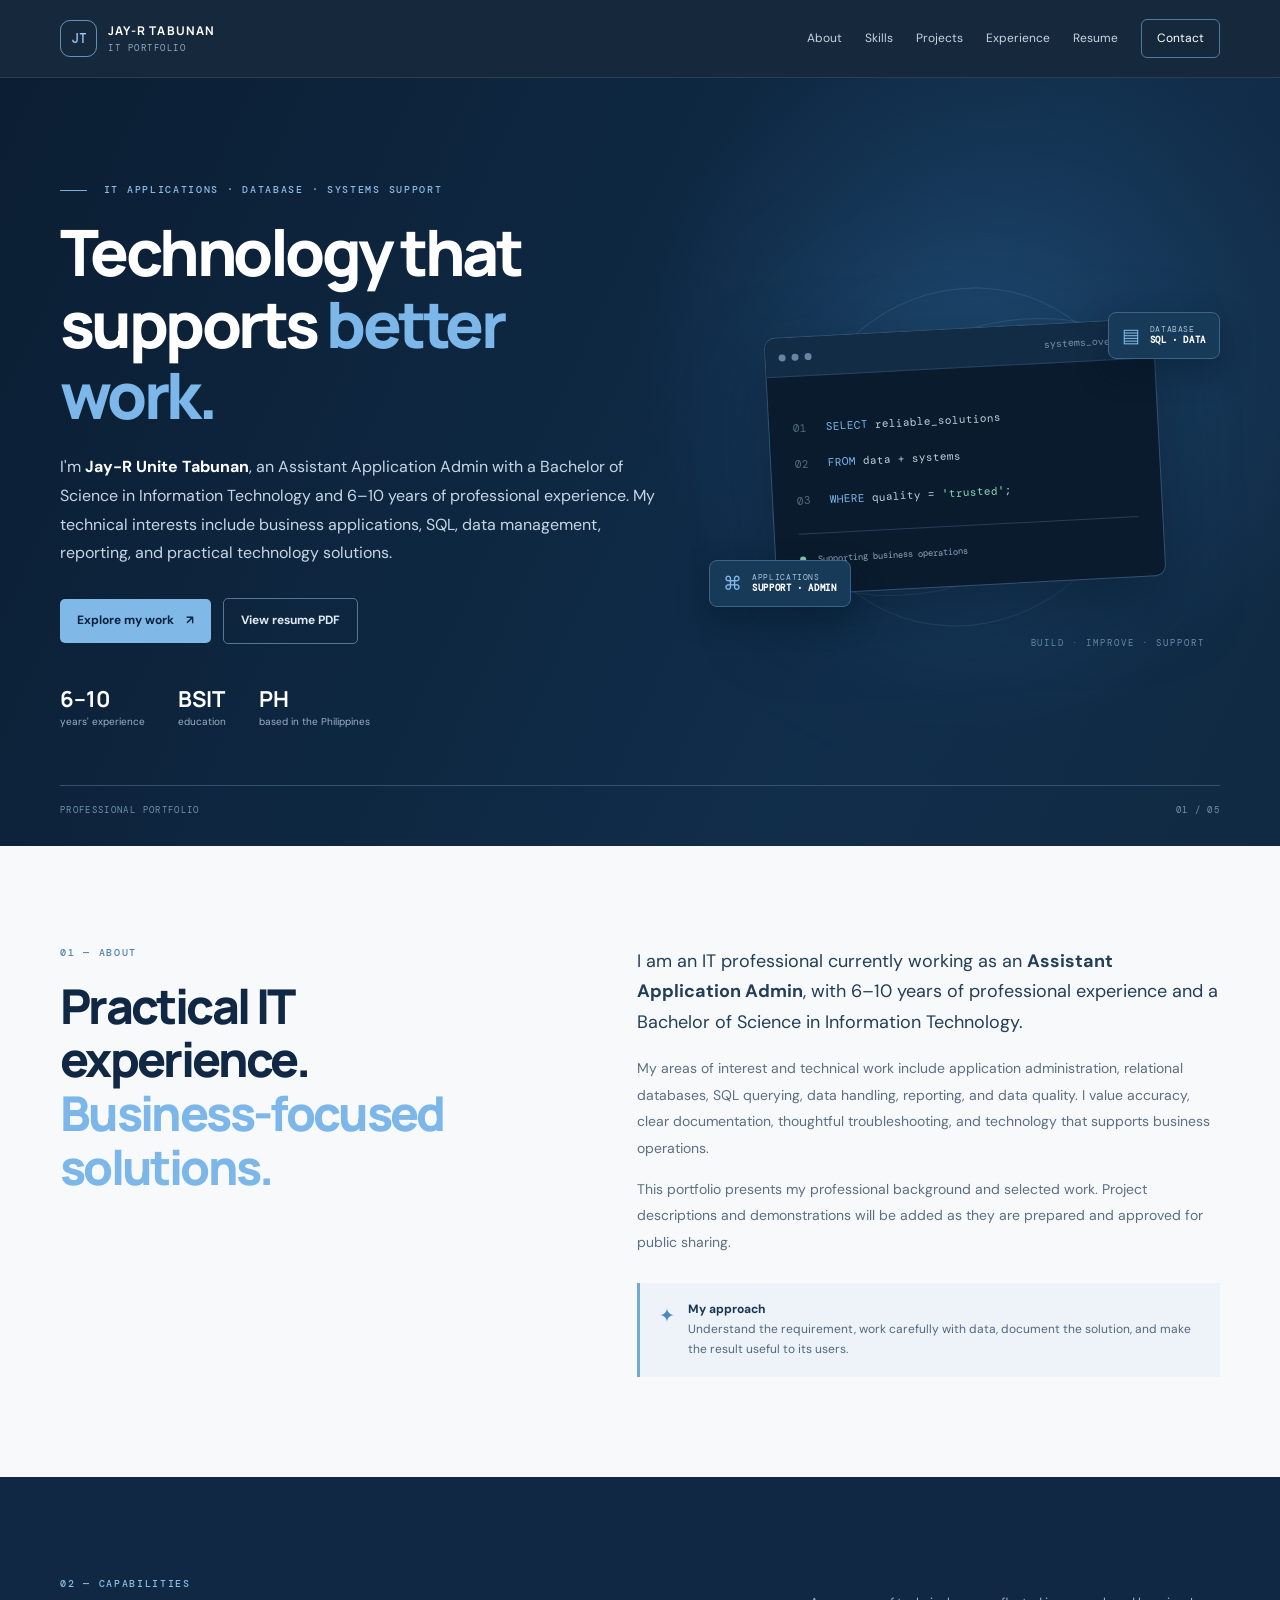
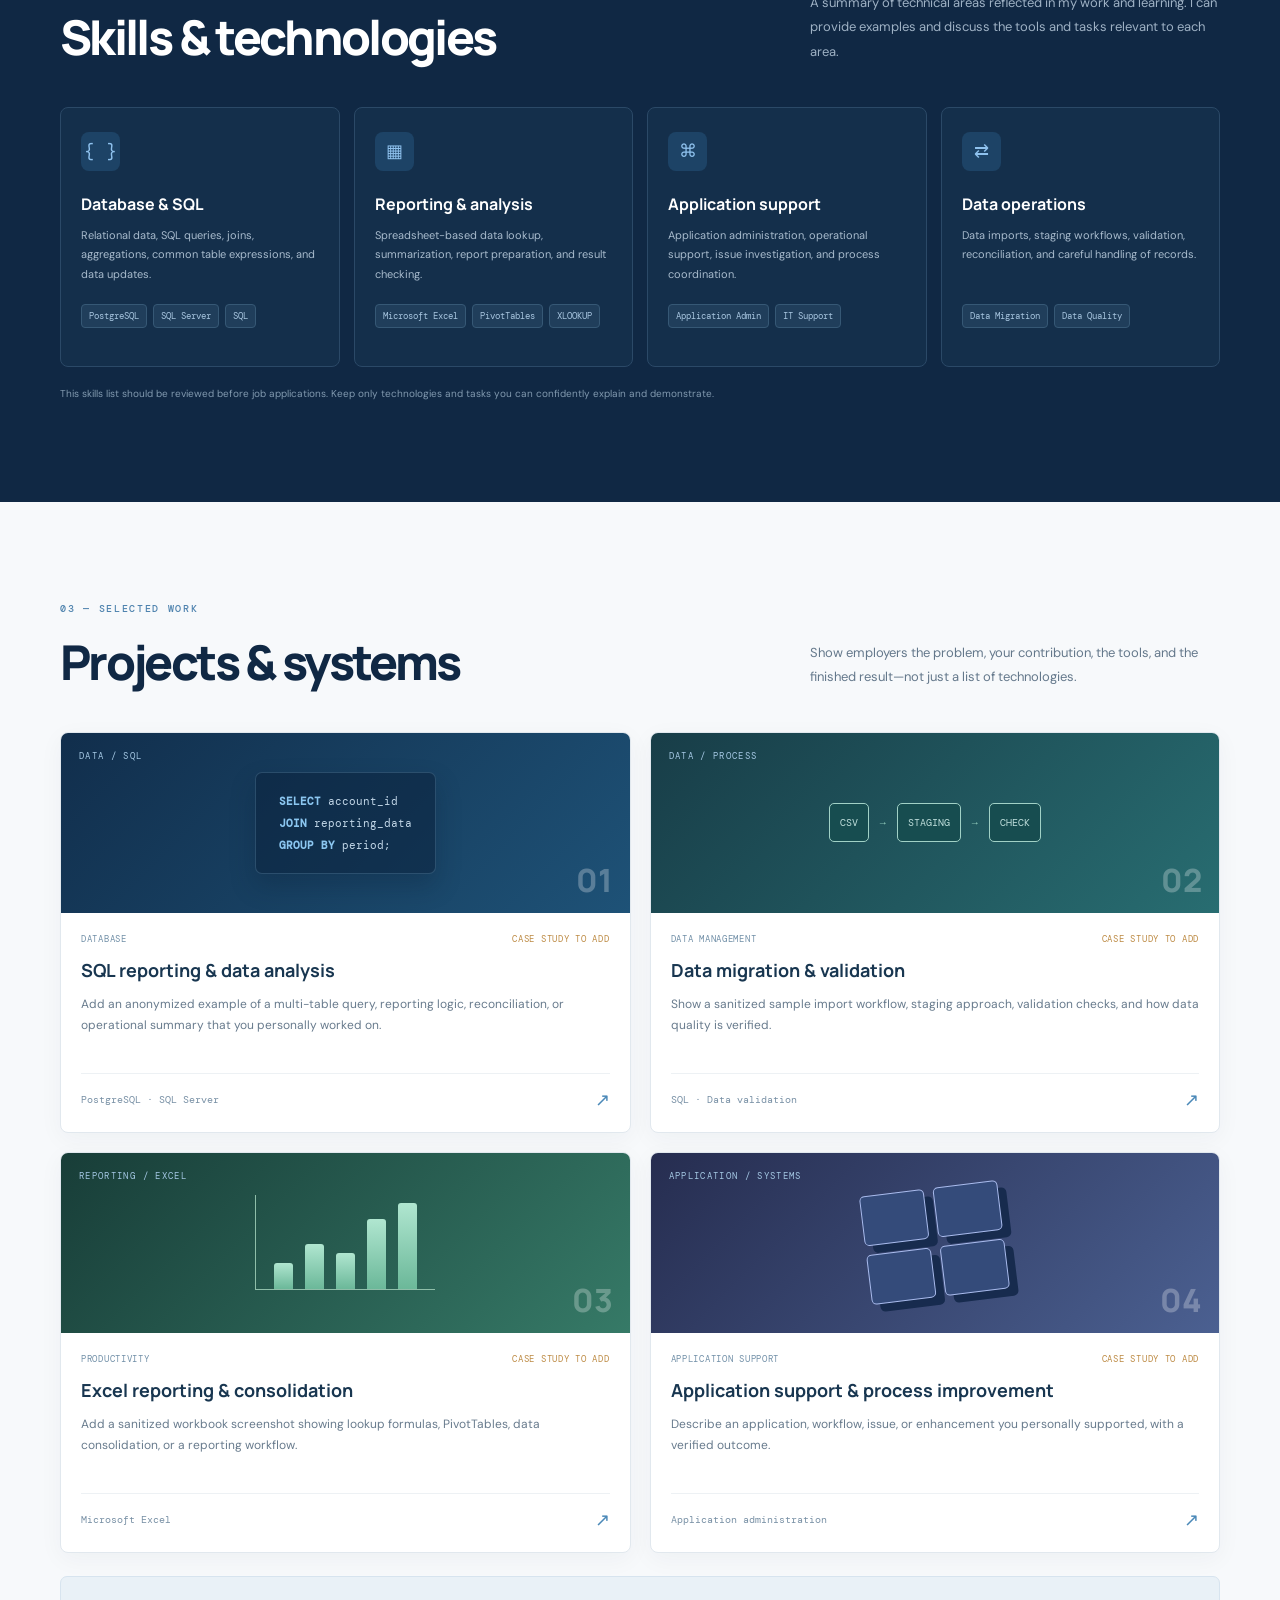
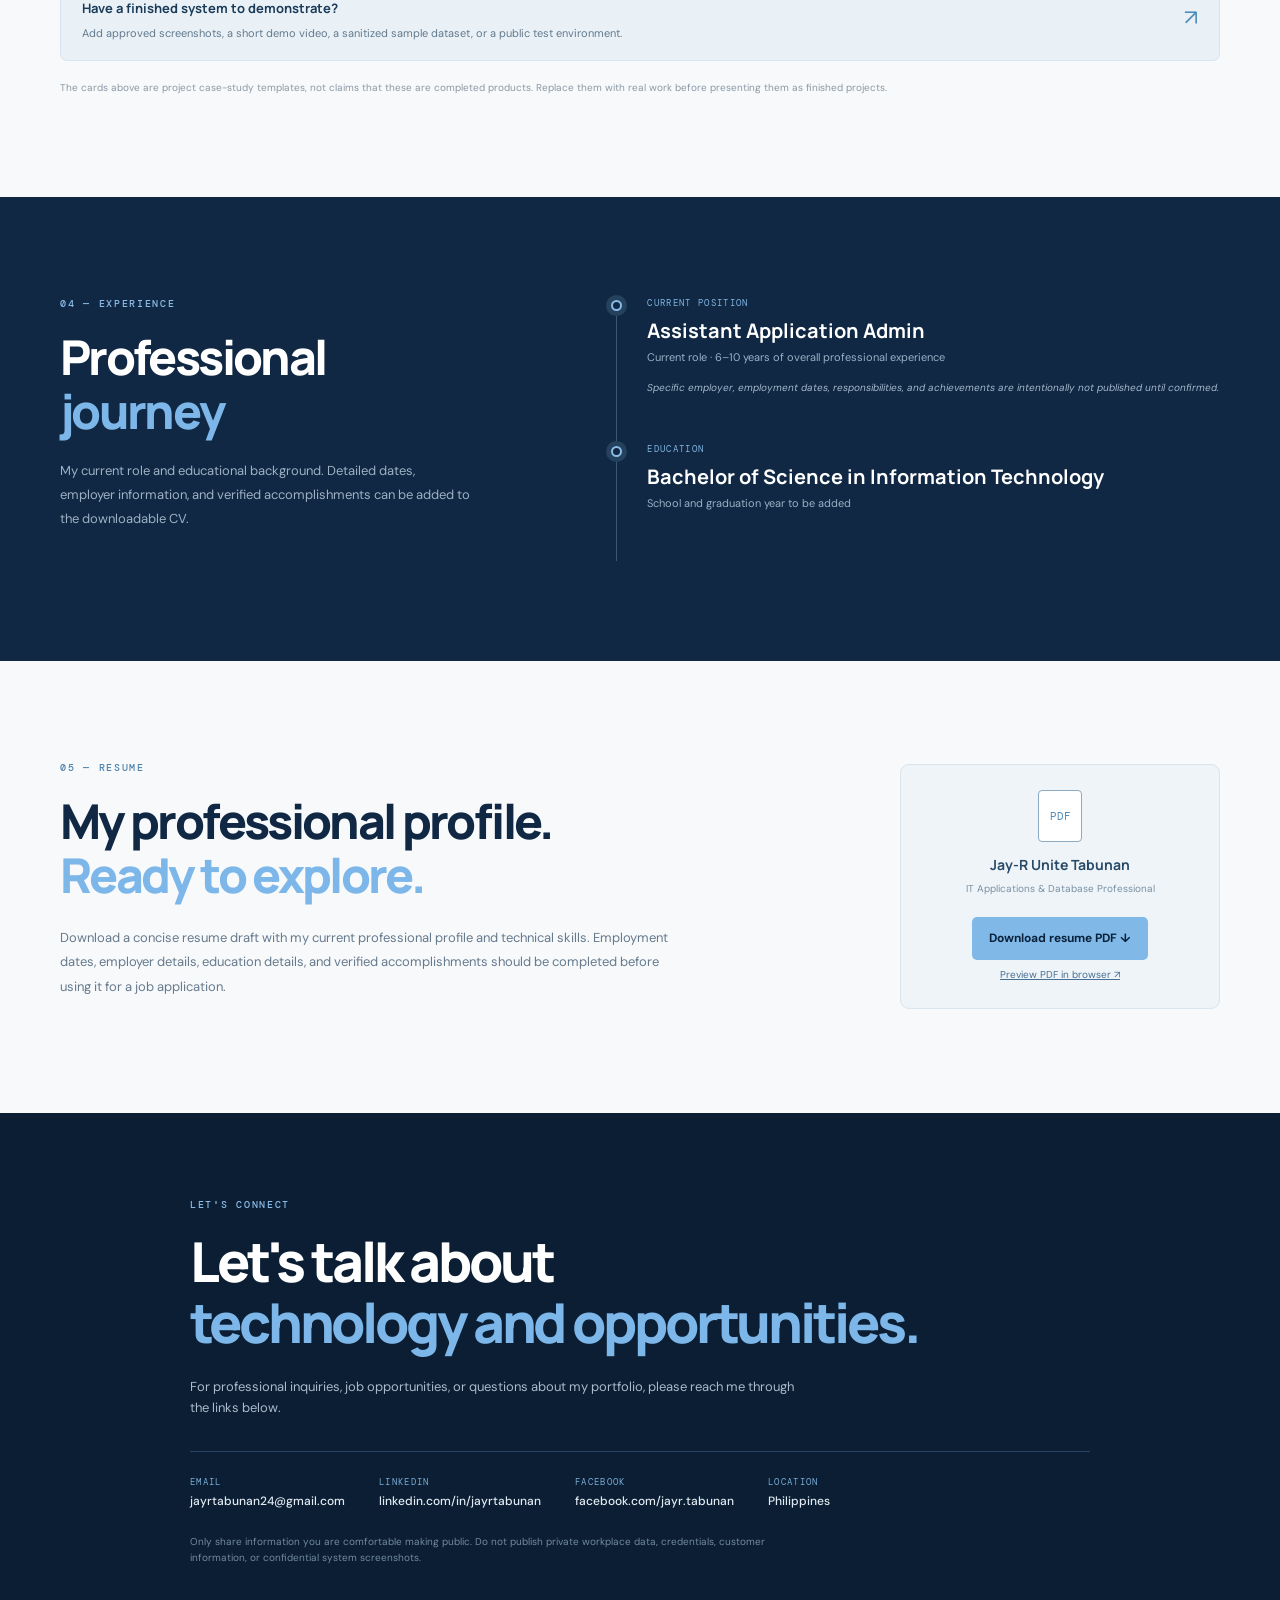
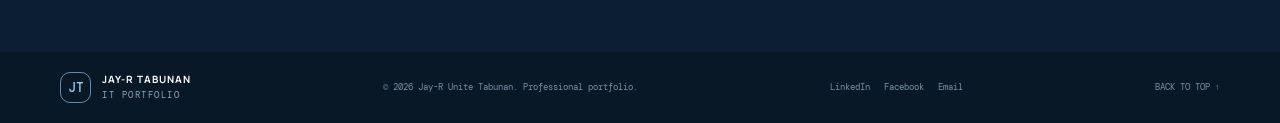
==== commit bbdfb5b3: "Add files via upload" ====
--- a/index.html
+++ b/index.html
@@ -4,8 +4,11 @@
   <meta charset="utf-8">
   <meta name="viewport" content="width=device-width, initial-scale=1">
   <meta name="theme-color" content="#102844">
-  <meta name="description" content="Professional portfolio of Jay-R Unite Tabunan, Assistant Application Admin and IT professional. Explore technical skills, experience, and project case studies.">
+  <meta name="description" content="Professional IT portfolio of Jay-R Unite Tabunan, Assistant Application Admin. Explore skills, experience, projects, and systems work.">
   <title>Jay-R Unite Tabunan | IT Portfolio</title>
+  <link rel="preconnect" href="https://fonts.googleapis.com">
+  <link rel="preconnect" href="https://fonts.gstatic.com" crossorigin>
+  <link href="https://fonts.googleapis.com/css2?family=DM+Mono:wght@400;500&family=DM+Sans:wght@400;500;600;700&family=Manrope:wght@400;500;600;700;800&display=swap" rel="stylesheet">
   <link rel="stylesheet" href="styles.css">
   <script src="script.js" defer></script>
 </head>
@@ -13,14 +16,16 @@
   <a class="skip-link" href="#main">Skip to content</a>
   <header class="site-header">
     <div class="container nav-wrap">
-      <a class="brand" href="#home" aria-label="Jay-R Unite Tabunan home"><span class="brand-mark">JT</span><span>JAY-R TABUNAN<span class="brand-sub">IT PORTFOLIO</span></span></a>
-      <button class="menu-toggle" type="button" aria-expanded="false" aria-controls="primary-nav" aria-label="Open navigation"><span></span><span></span><span></span></button>
+      <a class="brand" href="#home" aria-label="Jay-R Unite Tabunan home">
+        <span class="brand-mark">JT</span>
+        <span>JAY-R TABUNAN<span class="brand-sub">IT PORTFOLIO</span></span>
+      </a>
+      <button class="menu-toggle" type="button" aria-expanded="false" aria-controls="primary-nav" aria-label="Open navigation">
+        <span></span><span></span><span></span>
+      </button>
       <nav class="nav" id="primary-nav" aria-label="Main navigation">
-        <a href="#about">About</a>
-        <a href="#skills">Skills</a>
-        <a href="#projects">Projects</a>
-        <a href="#experience">Experience</a>
-        <a class="nav-cta" href="#contact">Contact</a>
+        <a href="#about">About</a><a href="#skills">Skills</a><a href="#projects">Projects</a>
+        <a href="#experience">Experience</a><a href="#resume">Resume</a><a class="nav-cta" href="#contact">Contact</a>
       </nav>
     </div>
   </header>
@@ -31,29 +36,26 @@
         <div class="hero-copy">
           <p class="eyebrow"><span class="eyebrow-line"></span> IT APPLICATIONS · DATABASE · SYSTEMS SUPPORT</p>
           <h1>Technology that supports <span>better work.</span></h1>
-          <p class="hero-lead">I'm <strong>Jay-R Unite Tabunan</strong>, an Assistant Application Admin with a background in Information Technology. I work across business applications, data, reporting, and practical technology solutions.</p>
+          <p class="hero-lead">I'm <strong>Jay-R Unite Tabunan</strong>, an Assistant Application Admin with a Bachelor of Science in Information Technology and 6–10 years of professional experience. My technical interests include business applications, SQL, data management, reporting, and practical technology solutions.</p>
           <div class="hero-actions">
             <a class="button button-primary" href="#projects">Explore my work <span aria-hidden="true">↗</span></a>
-            <a class="button button-secondary" href="#experience">View experience</a>
+            <a class="button button-secondary" href="assets/Jay-R-Unite-Tabunan-Resume.pdf" target="_blank" rel="noopener">View resume PDF</a>
           </div>
           <div class="hero-facts">
-            <div><strong>6+</strong><span>Years of IT Experience</span></div>
-            <div><strong>BSIT</strong><span>Education</span></div>
-            <div><strong>PH</strong><span>Based in the Philippines</span></div>
+            <div><strong>6–10</strong><span>years' experience</span></div>
+            <div><strong>BSIT</strong><span>education</span></div>
+            <div><strong>PH</strong><span>based in the Philippines</span></div>
           </div>
-          <p class="fine-print">*Experienced IT Professional | 6+ Years of Technical Expertise | Since 2018.</p>
         </div>
         <div class="hero-visual" aria-label="Abstract technology and data illustration">
-          <div class="visual-glow"></div>
-          <div class="orbit orbit-one"></div><div class="orbit orbit-two"></div>
+          <div class="visual-glow"></div><div class="orbit orbit-one"></div><div class="orbit orbit-two"></div>
           <div class="visual-card main-card">
             <div class="window-bar"><i></i><i></i><i></i><span>systems_overview</span></div>
             <div class="terminal-content">
               <p><span class="code-muted">01</span> <span class="code-blue">SELECT</span> reliable_solutions</p>
               <p><span class="code-muted">02</span> <span class="code-blue">FROM</span> data + systems</p>
               <p><span class="code-muted">03</span> <span class="code-blue">WHERE</span> quality = <span class="code-green">'trusted'</span>;</p>
-              <div class="terminal-rule"></div>
-              <div class="status-row"><span class="status-dot"></span> Supporting business operations</div>
+              <div class="terminal-rule"></div><div class="status-row"><span class="status-dot"></span> Supporting business operations</div>
             </div>
           </div>
           <div class="float-chip chip-db"><span class="chip-icon">▤</span><span>DATABASE<br><b>SQL · DATA</b></span></div>
@@ -66,15 +68,12 @@
 
     <section class="section section-light" id="about">
       <div class="container two-col">
-        <div>
-          <p class="eyebrow eyebrow-dark"></p>
-          <h2>Practical IT experience.<br><span class="heading-accent">Business-focused solutions.</span></h2>
-        </div>
+        <div><p class="eyebrow eyebrow-dark">01 — ABOUT</p><h2>Practical IT experience.<br><span class="heading-accent">Business-focused solutions.</span></h2></div>
         <div class="about-copy">
-          <p class="large-copy">I am an IT professional currently working as an <strong>Assistant Application Admin</strong>, with 6+ years of professional experience and a Bachelor of Science in Information Technology.</p>
-          <p>My professional interests include application administration, database operations, SQL-based data work, reporting, data quality, and supporting the systems people rely on to do their work.</p>
-          <p>This portfolio is a place to present my professional background and selected technical work through clear explanations, sanitized examples, screenshots, and demonstrations.</p>
-          <div class="about-note"><span class="note-icon">✦</span><span><strong>My approach</strong><br>Understand the process, work carefully with data, document the solution, and make the result useful to its users.</span></div>
+          <p class="large-copy">I am an IT professional currently working as an <strong>Assistant Application Admin</strong>, with 6–10 years of professional experience and a Bachelor of Science in Information Technology.</p>
+          <p>My areas of interest and technical work include application administration, relational databases, SQL querying, data handling, reporting, and data quality. I value accuracy, clear documentation, thoughtful troubleshooting, and technology that supports business operations.</p>
+          <p>This portfolio presents my professional background and selected work. Project descriptions and demonstrations will be added as they are prepared and approved for public sharing.</p>
+          <div class="about-note"><span class="note-icon">✦</span><span><strong>My approach</strong><br>Understand the requirement, work carefully with data, document the solution, and make the result useful to its users.</span></div>
         </div>
       </div>
     </section>
@@ -82,16 +81,16 @@
     <section class="section section-dark" id="skills">
       <div class="container">
         <div class="section-heading">
-          <div><p class="eyebrow"></p><h2>Skills & technologies</h2></div>
-          <p class="section-intro">A working overview of the technical areas to document in more detail. Add only tools and skills you can confidently discuss in an interview.</p>
+          <div><p class="eyebrow">02 — CAPABILITIES</p><h2>Skills & technologies</h2></div>
+          <p class="section-intro">A summary of technical areas reflected in my work and learning. I can provide examples and discuss the tools and tasks relevant to each area.</p>
         </div>
         <div class="skills-grid">
-          <article class="skill-card"><div class="skill-icon">{ }</div><h3>Database & SQL</h3><p>Relational data, SQL querying, joins, aggregations, CTEs, and data updates.</p><div class="tags"><span>PostgreSQL</span><span>SQL Server</span><span>SQL</span></div></article>
-          <article class="skill-card"><div class="skill-icon">▦</div><h3>Reporting & analysis</h3><p>Organizing information, preparing operational reports, and validating results.</p><div class="tags"><span>Excel</span><span>PivotTables</span><span>XLOOKUP</span></div></article>
-          <article class="skill-card"><div class="skill-icon">⌘</div><h3>Application support</h3><p>Application administration, issue investigation, process support, and user-focused systems work.</p><div class="tags"><span>Application Admin</span><span>Troubleshooting</span></div></article>
+          <article class="skill-card"><div class="skill-icon">{ }</div><h3>Database & SQL</h3><p>Relational data, SQL queries, joins, aggregations, common table expressions, and data updates.</p><div class="tags"><span>PostgreSQL</span><span>SQL Server</span><span>SQL</span></div></article>
+          <article class="skill-card"><div class="skill-icon">▦</div><h3>Reporting & analysis</h3><p>Spreadsheet-based data lookup, summarization, report preparation, and result checking.</p><div class="tags"><span>Microsoft Excel</span><span>PivotTables</span><span>XLOOKUP</span></div></article>
+          <article class="skill-card"><div class="skill-icon">⌘</div><h3>Application support</h3><p>Application administration, operational support, issue investigation, and process coordination.</p><div class="tags"><span>Application Admin</span><span>IT Support</span></div></article>
           <article class="skill-card"><div class="skill-icon">⇄</div><h3>Data operations</h3><p>Data imports, staging workflows, validation, reconciliation, and careful handling of records.</p><div class="tags"><span>Data Migration</span><span>Data Quality</span></div></article>
         </div>
-        <p class="skills-disclaimer">Skills shown here are based on the background shared so far. Before publishing, remove anything you do not use or cannot confidently demonstrate, and add your actual proficiency levels.</p>
+        <p class="skills-disclaimer">This skills list should be reviewed before job applications. Keep only technologies and tasks you can confidently explain and demonstrate.</p>
       </div>
     </section>
 
@@ -99,16 +98,16 @@
       <div class="container">
         <div class="section-heading project-heading">
           <div><p class="eyebrow eyebrow-dark">03 — SELECTED WORK</p><h2>Projects & systems</h2></div>
-          <p class="section-intro dark-intro">The most important part of this portfolio: show the problem, your contribution, the tools, and the finished result—not just a list of technologies.</p>
+          <p class="section-intro dark-intro">Show employers the problem, your contribution, the tools, and the finished result—not just a list of technologies.</p>
         </div>
         <div class="project-grid">
           <article class="project-card">
             <div class="project-art art-sql"><span class="art-label">DATA / SQL</span><div class="mini-code"><b>SELECT</b> account_id<br><b>JOIN</b> reporting_data<br><b>GROUP BY</b> period;</div><span class="art-corner">01</span></div>
-            <div class="project-body"><div class="project-meta"><span>DATABASE</span><span>CASE STUDY TO ADD</span></div><h3>SQL reporting & data analysis</h3><p>Present a sanitized example of a multi-table query, reporting logic, reconciliation, or operational summary.</p><div class="project-footer"><span>PostgreSQL · SQL Server</span><span class="project-arrow">↗</span></div></div>
+            <div class="project-body"><div class="project-meta"><span>DATABASE</span><span>CASE STUDY TO ADD</span></div><h3>SQL reporting & data analysis</h3><p>Add an anonymized example of a multi-table query, reporting logic, reconciliation, or operational summary that you personally worked on.</p><div class="project-footer"><span>PostgreSQL · SQL Server</span><span class="project-arrow">↗</span></div></div>
           </article>
           <article class="project-card">
             <div class="project-art art-migration"><span class="art-label">DATA / PROCESS</span><div class="flow-visual"><i>CSV</i><b>→</b><i>STAGING</i><b>→</b><i>CHECK</i></div><span class="art-corner">02</span></div>
-            <div class="project-body"><div class="project-meta"><span>DATA MANAGEMENT</span><span>CASE STUDY TO ADD</span></div><h3>Data migration & validation</h3><p>Document a sample import workflow, staging approach, validation checks, and how data quality is verified.</p><div class="project-footer"><span>SQL · Data validation</span><span class="project-arrow">↗</span></div></div>
+            <div class="project-body"><div class="project-meta"><span>DATA MANAGEMENT</span><span>CASE STUDY TO ADD</span></div><h3>Data migration & validation</h3><p>Show a sanitized sample import workflow, staging approach, validation checks, and how data quality is verified.</p><div class="project-footer"><span>SQL · Data validation</span><span class="project-arrow">↗</span></div></div>
           </article>
           <article class="project-card">
             <div class="project-art art-excel"><span class="art-label">REPORTING / EXCEL</span><div class="chart-visual"><i style="height:28%"></i><i style="height:48%"></i><i style="height:39%"></i><i style="height:75%"></i><i style="height:92%"></i></div><span class="art-corner">03</span></div>
@@ -116,29 +115,32 @@
           </article>
           <article class="project-card">
             <div class="project-art art-system"><span class="art-label">APPLICATION / SYSTEMS</span><div class="system-visual"><div></div><div></div><div></div><div></div></div><span class="art-corner">04</span></div>
-            <div class="project-body"><div class="project-meta"><span>APPLICATION SUPPORT</span><span>CASE STUDY TO ADD</span></div><h3>Application support & process improvement</h3><p>Describe a system issue, requirement, workflow, or enhancement you personally supported, with a verified outcome.</p><div class="project-footer"><span>Application administration</span><span class="project-arrow">↗</span></div></div>
+            <div class="project-body"><div class="project-meta"><span>APPLICATION SUPPORT</span><span>CASE STUDY TO ADD</span></div><h3>Application support & process improvement</h3><p>Describe an application, workflow, issue, or enhancement you personally supported, with a verified outcome.</p><div class="project-footer"><span>Application administration</span><span class="project-arrow">↗</span></div></div>
           </article>
         </div>
-        <div class="project-callout"><div><strong>Have a finished system to demonstrate?</strong><p>Add a short demo video, approved screenshots, a sanitized sample dataset, or a public test environment.</p></div><span class="callout-mark">↗</span></div>
-        <p class="project-disclaimer">These are portfolio case-study slots, not claims that the named projects are completed products. Replace each description with a project you actually worked on before publishing.</p>
+        <div class="project-callout"><div><strong>Have a finished system to demonstrate?</strong><p>Add approved screenshots, a short demo video, a sanitized sample dataset, or a public test environment.</p></div><span class="callout-mark">↗</span></div>
+        <p class="project-disclaimer">The cards above are project case-study templates, not claims that these are completed products. Replace them with real work before presenting them as finished projects.</p>
       </div>
     </section>
 
     <section class="section experience-section" id="experience">
       <div class="container two-col experience-grid">
-        <div><p class="eyebrow">04 — EXPERIENCE</p><h2>Professional<br><span class="heading-accent">journey</span></h2><p class="section-intro">A concise view of your career, with room to add previous roles and specific accomplishments.</p></div>
+        <div><p class="eyebrow">04 — EXPERIENCE</p><h2>Professional<br><span class="heading-accent">journey</span></h2><p class="section-intro">My current role and educational background. Detailed dates, employer information, and verified accomplishments can be added to the downloadable CV.</p></div>
         <div class="timeline">
-          <article class="timeline-item"><span class="timeline-dot"></span><p class="timeline-date">CURRENT POSITION</p><h3>Assistant Application Admin</h3><p class="timeline-org">Organization name and employment dates to be added</p><ul><li>Application administration and operational systems support.</li><li>Database queries, data handling, and reporting support.</li><li>Data checking, issue investigation, and coordination with relevant teams.</li></ul><p class="timeline-hint">Replace these draft responsibility areas with your actual duties and measurable accomplishments.</p></article>
-          <article class="timeline-item future-item"><span class="timeline-dot"></span><p class="timeline-date">PREVIOUS EXPERIENCE</p><h3>Add previous role(s)</h3><p class="timeline-org">Employer · Position · Dates</p><p class="timeline-hint">Include earlier roles only if relevant to your target IT positions.</p></article>
-          <article class="timeline-item future-item"><span class="timeline-dot"></span><p class="timeline-date">EDUCATION</p><h3>Bachelor of Science in Information Technology</h3><p class="timeline-org">School name and graduation year to be added</p></article>
+          <article class="timeline-item"><span class="timeline-dot"></span><p class="timeline-date">CURRENT POSITION</p><h3>Assistant Application Admin</h3><p class="timeline-org">Current role · 6–10 years of overall professional experience</p><p class="timeline-hint">Specific employer, employment dates, responsibilities, and achievements are intentionally not published until confirmed.</p></article>
+          <article class="timeline-item"><span class="timeline-dot"></span><p class="timeline-date">EDUCATION</p><h3>Bachelor of Science in Information Technology</h3><p class="timeline-org">School and graduation year to be added</p></article>
         </div>
       </div>
     </section>
 
     <section class="section section-light resume-section" id="resume">
       <div class="container resume-panel">
-        <div><p class="eyebrow eyebrow-dark">05 — RESUME</p><h2>A clear summary.<br><span class="heading-accent">A deeper portfolio.</span></h2><p>Use this website to explore my work and professional background. A downloadable, ATS-friendly PDF resume will be added here once the employment history, education details, and contact information are finalized.</p></div>
-        <div class="resume-placeholder"><div class="pdf-icon">PDF</div><strong>Professional Resume</strong><span>PDF download slot</span><small>Add your final resume PDF as <code>assets/Jay-R-Unite-Tabunan-Resume.pdf</code>.</small></div>
+        <div><p class="eyebrow eyebrow-dark">05 — RESUME</p><h2>My professional profile.<br><span class="heading-accent">Ready to explore.</span></h2><p>Download a concise resume draft with my current professional profile and technical skills. Employment dates, employer details, education details, and verified accomplishments should be completed before using it for a job application.</p></div>
+        <div class="resume-card">
+          <div class="pdf-icon">PDF</div><strong>Jay-R Unite Tabunan</strong><span>IT Applications & Database Professional</span>
+          <a class="button button-primary resume-download" href="assets/Jay-R-Unite-Tabunan-Resume.pdf" download>Download resume PDF ↓</a>
+          <a class="text-link" href="assets/Jay-R-Unite-Tabunan-Resume.pdf" target="_blank" rel="noopener">Preview PDF in browser ↗</a>
+        </div>
       </div>
     </section>
 
@@ -146,13 +148,22 @@
       <div class="container contact-inner">
         <p class="eyebrow">LET'S CONNECT</p>
         <h2>Let's talk about<br><span class="heading-accent">technology and opportunities.</span></h2>
-        <p>For professional inquiries, job opportunities, or questions about my portfolio, please use the contact details below.</p>
-        <div class="contact-details"><div><span>EMAIL</span><strong>Add your professional email</strong></div><div><span>LINKEDIN</span><strong>Add your LinkedIn profile URL</strong></div><div><span>LOCATION</span><strong>Philippines</strong></div></div>
-        <p class="contact-hint">Before publishing, replace the email and LinkedIn placeholders with the contact details you want employers to use. Avoid putting your home address or personal phone number on a public page unless you deliberately choose to.</p>
+        <p>For professional inquiries, job opportunities, or questions about my portfolio, please reach me through the links below.</p>
+        <div class="contact-details">
+          <a href="mailto:jayrtabunan24@gmail.com"><span>EMAIL</span><strong>jayrtabunan24@gmail.com</strong></a>
+          <a href="https://www.linkedin.com/in/jayrtabunan/" target="_blank" rel="noopener noreferrer"><span>LINKEDIN</span><strong>linkedin.com/in/jayrtabunan</strong></a>
+          <a href="https://www.facebook.com/jayr.tabunan" target="_blank" rel="noopener noreferrer"><span>FACEBOOK</span><strong>facebook.com/jayr.tabunan</strong></a>
+          <div><span>LOCATION</span><strong>Philippines</strong></div>
+        </div>
+        <p class="contact-hint">Only share information you are comfortable making public. Do not publish private workplace data, credentials, customer information, or confidential system screenshots.</p>
       </div>
     </section>
   </main>
-
-  <footer class="site-footer"><div class="container footer-inner"><a class="brand footer-brand" href="#home"><span class="brand-mark">JT</span><span>JAY-R TABUNAN<span class="brand-sub">IT PORTFOLIO</span></span></a><span>© <span id="year"></span> Jay-R Unite Tabunan. Professional portfolio.</span><a href="#home" class="back-top">BACK TO TOP ↑</a></div></footer>
+  <footer class="site-footer"><div class="container footer-inner">
+    <a class="brand footer-brand" href="#home"><span class="brand-mark">JT</span><span>JAY-R TABUNAN<span class="brand-sub">IT PORTFOLIO</span></span></a>
+    <span>© <span id="year"></span> Jay-R Unite Tabunan. Professional portfolio.</span>
+    <div class="footer-social"><a href="https://www.linkedin.com/in/jayrtabunan/" target="_blank" rel="noopener noreferrer">LinkedIn</a><a href="https://www.facebook.com/jayr.tabunan" target="_blank" rel="noopener noreferrer">Facebook</a><a href="mailto:jayrtabunan24@gmail.com">Email</a></div>
+    <a href="#home" class="back-top">BACK TO TOP ↑</a>
+  </div></footer>
 </body>
 </html>
--- a/styles.css
+++ b/styles.css
@@ -1,5 +1,5 @@
 @import url('https://fonts.googleapis.com/css2?family=DM+Mono:wght@400;500&family=DM+Sans:wght@400;500;600;700&family=Manrope:wght@400;500;600;700;800&display=swap');
-:root{--navy:#102844;--navy-deep:#0b1e33;--blue:#69a8e2;--ice:#e8f1f8;--paper:#f7f9fb;--ink:#142b42;--muted:#617286;--line:#dce5ed;--white:#fff;--mint:#8ed7bd;--mono:'DM Mono',monospace;--body:'DM Sans',sans-serif;--head:'Manrope',sans-serif}*{box-sizing:border-box}html{scroll-behavior:smooth;scroll-padding-top:86px}body{margin:0;font-family:var(--body);color:var(--ink);background:var(--paper);line-height:1.65}a{color:inherit;text-decoration:none}.container{width:min(1160px,calc(100% - 48px));margin:0 auto}.skip-link{position:absolute;left:-9999px;top:8px;background:#fff;padding:10px;z-index:100}.skip-link:focus{left:12px}.site-header{height:78px;position:sticky;top:0;z-index:20;background:rgba(12,32,53,.96);backdrop-filter:blur(12px);border-bottom:1px solid rgba(255,255,255,.1)}.nav-wrap,.nav,.brand,.hero-actions,.hero-facts,.hero-bottom,.section-heading,.project-meta,.project-footer,.footer-inner,.contact-details{display:flex;align-items:center}.nav-wrap{height:100%;justify-content:space-between}.brand{gap:11px;color:#fff;font:700 12px var(--head);letter-spacing:.1em;line-height:1.25}.brand-mark{width:37px;height:37px;border:1px solid rgba(133,190,238,.7);border-radius:10px;display:grid;place-items:center;color:#9dcbf3;font:500 13px var(--mono);letter-spacing:0}.brand-sub{display:block;font:400 9px var(--mono);color:#8faac3;letter-spacing:.17em;margin-top:4px}.nav{gap:29px;color:#c7d5e3;font-size:12px}.nav a{transition:color .2s}.nav a:hover{color:#fff}.nav .nav-cta{border:1px solid #50799e;color:#fff;border-radius:6px;padding:9px 15px}.menu-toggle{display:none}.section{padding:100px 0}.hero{background:radial-gradient(circle at 78% 37%,#1c4368 0,transparent 32%),linear-gradient(115deg,#0b1e33,#102d4a 68%,#112a43);color:#fff;padding:105px 0 30px;overflow:hidden}.hero-grid{display:grid;grid-template-columns:1.08fr .92fr;gap:50px;align-items:center;min-height:460px}.eyebrow{margin:0 0 20px;color:#8cbbe6;font:500 10px var(--mono);letter-spacing:.17em}.eyebrow-line{display:inline-block;width:27px;height:1px;background:#79addb;vertical-align:middle;margin-right:9px}.hero h1,.section h2{font:800 clamp(38px,5.2vw,64px)/1.12 var(--head);letter-spacing:-.055em;margin:0 0 22px}.hero h1 span,.heading-accent{color:#7db7e9}.hero-lead{max-width:610px;color:#c7d6e5;font-size:16px;line-height:1.8}.hero-lead strong{color:#fff}.hero-actions{gap:12px;margin:30px 0 40px;flex-wrap:wrap}.button{display:inline-flex;align-items:center;gap:12px;padding:12px 17px;border-radius:5px;font-size:12px;font-weight:700;transition:transform .2s,background .2s}.button:hover{transform:translateY(-2px)}.button-primary{background:#80b9e8;color:#09213a}.button-secondary{border:1px solid #567895;color:#e0eaf4}.hero-facts{gap:33px}.hero-facts div{display:flex;flex-direction:column}.hero-facts strong{font:700 22px var(--head);color:#fff}.hero-facts span{font-size:10px;color:#9db1c6}.fine-print{font-size:10px;color:#718aa2;margin-top:13px}.hero-visual{height:390px;position:relative;display:grid;place-items:center}.visual-glow{position:absolute;width:300px;height:300px;background:#2a6390;filter:blur(85px);opacity:.35;border-radius:50%}.orbit{position:absolute;border:1px solid rgba(133,185,226,.17);border-radius:50%;transform:rotate(-25deg)}.orbit-one{width:410px;height:240px}.orbit-two{width:330px;height:350px;transform:rotate(48deg)}.visual-card{position:relative;z-index:2;width:min(390px,90%);background:#0a1b2d;border:1px solid #315271;border-radius:11px;box-shadow:0 26px 70px #06152688;overflow:hidden;transform:rotate(-3deg)}.window-bar{height:39px;background:#132c45;border-bottom:1px solid #27425d;display:flex;align-items:center;padding:0 13px;gap:6px}.window-bar i{display:block;width:7px;height:7px;border-radius:50%;background:#6585a3}.window-bar span{margin-left:auto;font:10px var(--mono);color:#7893ad}.terminal-content{padding:28px 24px 23px;font:11px/2.3 var(--mono);color:#bfd0df}.code-muted{color:#526d87;margin-right:12px}.code-blue{color:#79bbef}.code-green{color:#8ed7bd}.terminal-rule{height:1px;background:#263e56;margin:20px 0 15px}.status-row{font-size:9px;color:#8da8be}.status-dot{display:inline-block;width:6px;height:6px;background:#81d2ae;border-radius:50%;margin-right:7px}.float-chip{position:absolute;z-index:3;display:flex;align-items:center;gap:9px;padding:10px 13px;background:#183a59;border:1px solid #3a6589;border-radius:8px;box-shadow:0 12px 30px #06152666;color:#a9c1d7;font:8px var(--mono);letter-spacing:.08em}.float-chip b{color:#fff;font-size:9px}.chip-icon{font-size:19px;color:#81b9e6}.chip-db{top:50px;right:0}.chip-app{bottom:45px;left:0}.visual-caption{position:absolute;bottom:3px;right:15px;color:#6d91b0;font:9px var(--mono);letter-spacing:.22em}.hero-bottom{justify-content:space-between;border-top:1px solid #34516d;margin-top:54px;padding-top:18px;color:#7592ac;font:9px var(--mono);letter-spacing:.15em}.section-light{background:#f7f9fb}.two-col{display:grid;grid-template-columns:.9fr 1.1fr;gap:100px}.eyebrow-dark{color:#4f83ae}.section h2{font-size:clamp(33px,4vw,48px);color:var(--navy);margin-bottom:0}.about-copy{max-width:640px}.large-copy{font-size:18px;line-height:1.7;color:#233e57;margin-top:0}.about-copy>p:not(.large-copy){font-size:14px;color:#5c6f82;line-height:1.9}.about-note{margin-top:28px;padding:17px 19px;background:#edf3f8;border-left:3px solid #71a9d8;display:flex;gap:13px;color:#52677d;font-size:12px}.about-note strong{color:#173653}.note-icon{color:#4b8abe;font-size:19px}.section-dark{background:#102844;color:#fff}.section-dark h2{color:#fff}.section-heading{justify-content:space-between;gap:50px;margin-bottom:43px;align-items:end}.section-intro{max-width:410px;margin:0;color:#9eb1c4;font-size:13px;line-height:1.85}.skills-grid{display:grid;grid-template-columns:repeat(4,1fr);gap:14px}.skill-card{padding:24px 20px 22px;border:1px solid #2b4967;background:#142f4b;border-radius:8px;min-height:260px}.skill-icon{height:39px;width:39px;border-radius:8px;display:grid;place-items:center;background:#1d4366;color:#8fc2ee;font:18px var(--mono);margin-bottom:22px}.skill-card h3{font:700 16px var(--head);margin:0 0 9px}.skill-card p{color:#a8bbcd;font-size:11px;line-height:1.8;min-height:60px}.tags{display:flex;gap:6px;flex-wrap:wrap;margin-top:18px}.tags span{background:#203e5b;border:1px solid #365875;color:#a8c6e0;font:9px var(--mono);padding:5px 7px;border-radius:4px}.skills-disclaimer,.project-disclaimer{font-size:10px;color:#8199af;margin:19px 0 0}.project-heading{align-items:end}.dark-intro{color:#64788b}.project-grid{display:grid;grid-template-columns:repeat(2,1fr);gap:19px}.project-card{background:#fff;border:1px solid #e1e8ee;border-radius:8px;overflow:hidden;box-shadow:0 6px 24px #1b38500b}.project-art{height:180px;position:relative;overflow:hidden;display:flex;align-items:center;justify-content:center}.art-sql{background:linear-gradient(135deg,#112e4c,#1e5277)}.art-migration{background:linear-gradient(135deg,#183d48,#286d71)}.art-excel{background:linear-gradient(135deg,#183d38,#367a67)}.art-system{background:linear-gradient(135deg,#262d50,#4b6091)}.art-label{position:absolute;left:18px;top:17px;color:#a5c8e4;font:9px var(--mono);letter-spacing:.15em}.art-corner{position:absolute;right:17px;bottom:11px;color:#ffffff45;font:32px var(--head);font-weight:800}.mini-code{font:11px/2 var(--mono);color:#c1d6e7;border:1px solid #6390ad55;background:#0b203b88;border-radius:7px;padding:17px 23px;box-shadow:0 12px 25px #0b1e3344}.mini-code b{color:#8bc6f0}.flow-visual{display:flex;align-items:center;gap:11px;color:#c0dfdc;font:10px var(--mono)}.flow-visual i{font-style:normal;border:1px solid #a1d1c6;background:#174d50;padding:12px 10px;border-radius:5px}.flow-visual b{font-weight:400;color:#9dd7c6}.chart-visual{height:95px;width:180px;display:flex;align-items:end;justify-content:space-around;border-bottom:1px solid #8fbea9;border-left:1px solid #8fbea9;padding:0 12px}.chart-visual i{width:19px;background:linear-gradient(#b0e6d0,#6bb899);border-radius:3px 3px 0 0}.system-visual{display:grid;grid-template-columns:repeat(2,65px);gap:9px;transform:rotate(-7deg)}.system-visual div{height:50px;border:1px solid #a9bbed;background:#344b7a;border-radius:5px;box-shadow:8px 8px 0 #172b4e}.project-body{padding:20px}.project-meta{justify-content:space-between;color:#7290a8;font:9px var(--mono);letter-spacing:.08em}.project-meta span:last-child{color:#bd8b45}.project-body h3{font:700 18px var(--head);color:#183650;margin:13px 0 8px}.project-body p{font-size:12px;color:#687b8d;line-height:1.8;min-height:67px}.project-footer{justify-content:space-between;border-top:1px solid #edf1f4;padding-top:14px;color:#7890a5;font:10px var(--mono)}.project-arrow{font-size:18px;color:#4b89b8}.project-callout{display:flex;align-items:center;justify-content:space-between;background:#e9f1f7;border:1px solid #d7e4ef;border-radius:7px;margin-top:23px;padding:18px 21px}.project-callout strong{font:700 13px var(--head);color:#1a3b58}.project-callout p{font-size:11px;color:#62798d;margin:3px 0 0}.callout-mark{font-size:22px;color:#4e8dbd}.project-disclaimer{color:#8a99a6}.experience-section{background:#102844;color:#fff}.experience-section h2{color:#fff}.experience-section .section-intro{margin-top:22px}.experience-grid{grid-template-columns:.85fr 1.15fr;gap:110px}.timeline{border-left:1px solid #3a5875;padding-left:30px}.timeline-item{position:relative;padding:0 0 36px}.timeline-dot{position:absolute;left:-36px;top:3px;width:11px;height:11px;border:2px solid #8bbce6;background:#102844;border-radius:50%;box-shadow:0 0 0 5px #24415d}.timeline-date{font:9px var(--mono);letter-spacing:.15em;color:#80b5e2;margin:0 0 8px}.timeline-item h3{font:700 20px var(--head);margin:0 0 4px}.timeline-org{font-size:11px;color:#9ab0c5;margin:0 0 13px}.timeline-item ul{padding-left:17px;color:#c2d0dd;font-size:12px;line-height:2}.timeline-hint{font-size:10px;color:#7e9bb5;font-style:italic}.future-item{opacity:.8}.resume-panel{display:grid;grid-template-columns:1fr 320px;gap:80px;align-items:center}.resume-panel p:not(.eyebrow){max-width:610px;color:#667a8d;font-size:13px;line-height:1.9;margin-top:24px}.resume-placeholder{min-height:205px;border:1px dashed #9eb6ca;border-radius:8px;background:#eff4f8;display:flex;align-items:center;justify-content:center;flex-direction:column;text-align:center;padding:20px;color:#264a68}.pdf-icon{width:44px;height:52px;border:1px solid #8daac3;border-radius:4px;background:#fff;display:grid;place-items:center;color:#4c87b5;font:11px var(--mono);margin-bottom:12px}.resume-placeholder strong{font:700 13px var(--head)}.resume-placeholder span{font-size:10px;color:#7890a4;margin-top:4px}.resume-placeholder small{font-size:9px;color:#7f91a1;margin-top:14px}.resume-placeholder code{font-family:var(--mono);font-size:9px}.contact-section{background:#0b1e33;color:#fff;padding:85px 0}.contact-inner{max-width:850px}.contact-inner h2{color:#fff;font-size:clamp(35px,5vw,55px)}.contact-inner>p:not(.eyebrow){color:#a9bbcc;max-width:610px;font-size:13px;margin:22px 0 32px}.contact-details{gap:50px;flex-wrap:wrap;border-top:1px solid #2b4560;padding-top:24px}.contact-details div{display:flex;flex-direction:column;gap:4px}.contact-details span{font:9px var(--mono);letter-spacing:.15em;color:#79acd7}.contact-details strong{font-size:12px;color:#e2ebf3;font-weight:500}.contact-hint{font-size:10px!important;color:#728aa1!important;margin-bottom:0!important}.site-footer{background:#081827;color:#8096aa;padding:20px 0}.footer-inner{justify-content:space-between;gap:15px}.footer-brand{font-size:10px}.footer-brand .brand-mark{width:31px;height:31px}.footer-inner>span,.back-top{font:9px var(--mono);color:#7890a5}.back-top:hover{color:#fff}
-@media(max-width:900px){.hero-grid{gap:20px}.two-col,.experience-grid{gap:55px}.skills-grid{grid-template-columns:repeat(2,1fr)}.section-heading{align-items:start;flex-direction:column;gap:15px}.section-intro{max-width:600px}.resume-panel{gap:35px}}
-@media(max-width:650px){.container{width:min(100% - 36px,560px)}.site-header{height:68px}.menu-toggle{display:flex;flex-direction:column;gap:5px;background:transparent;border:0;padding:8px}.menu-toggle span{width:22px;height:2px;background:#d8e6f2}.nav{display:none;position:absolute;top:68px;left:0;right:0;background:#0c2035;padding:17px 22px 22px;flex-direction:column;align-items:stretch;gap:0;border-top:1px solid #29425c}.nav.open{display:flex}.nav a{padding:12px 4px;border-bottom:1px solid #203a54}.nav .nav-cta{margin-top:10px;text-align:center;border:1px solid #50799e}.hero{padding-top:66px}.hero-grid{grid-template-columns:1fr;gap:10px}.hero h1{font-size:43px}.hero-lead{font-size:14px}.hero-visual{height:320px;margin-top:5px}.visual-card{width:84%}.orbit-one{width:320px;height:200px}.orbit-two{width:270px;height:280px}.chip-db{right:2px;top:30px}.chip-app{left:0;bottom:27px}.hero-bottom{margin-top:24px}.section{padding:72px 0}.two-col,.experience-grid{grid-template-columns:1fr;gap:28px}.section h2{font-size:36px}.large-copy{font-size:16px}.skills-grid{gap:10px}.skill-card{padding:18px 15px;min-height:250px}.skill-card p{min-height:78px}.project-grid{grid-template-columns:1fr}.project-art{height:165px}.project-body p{min-height:0}.experience-grid{gap:35px}.timeline{margin-left:5px}.resume-panel{grid-template-columns:1fr;gap:28px}.resume-placeholder{min-height:180px}.contact-section{padding:70px 0}.contact-details{gap:22px;flex-direction:column;align-items:flex-start}.footer-inner{flex-wrap:wrap}.footer-inner>span{order:3;width:100%}}
-@media(prefers-reduced-motion:reduce){html{scroll-behavior:auto}*,*::before,*::after{transition:none!important}}
+:root{--navy:#102844;--navy-deep:#0b1e33;--blue:#69a8e2;--ice:#e8f1f8;--paper:#f7f9fb;--ink:#142b42;--muted:#617286;--line:#dce5ed;--white:#fff;--mint:#8ed7bd;--mono:'DM Mono',monospace;--body:'DM Sans',sans-serif;--head:'Manrope',sans-serif}
+*{box-sizing:border-box}html{scroll-behavior:smooth;scroll-padding-top:86px}body{margin:0;font-family:var(--body);color:var(--ink);background:var(--paper);line-height:1.65}a{color:inherit;text-decoration:none}.container{width:min(1160px,calc(100% - 48px));margin:0 auto}.skip-link{position:absolute;left:-9999px;top:8px;background:#fff;padding:10px;z-index:100}.skip-link:focus{left:12px}.site-header{height:78px;position:sticky;top:0;z-index:20;background:rgba(12,32,53,.96);backdrop-filter:blur(12px);border-bottom:1px solid rgba(255,255,255,.1)}.nav-wrap,.nav,.brand,.hero-actions,.hero-facts,.hero-bottom,.section-heading,.project-meta,.project-footer,.footer-inner,.contact-details{display:flex;align-items:center}.nav-wrap{height:100%;justify-content:space-between}.brand{gap:11px;color:#fff;font:700 12px var(--head);letter-spacing:.1em;line-height:1.25}.brand-mark{width:37px;height:37px;border:1px solid rgba(133,190,238,.7);border-radius:10px;display:grid;place-items:center;color:#9dcbf3;font:500 13px var(--mono);letter-spacing:0}.brand-sub{display:block;font:400 9px var(--mono);color:#8faac3;letter-spacing:.17em;margin-top:4px}.nav{gap:23px;color:#c7d5e3;font-size:12px}.nav a{transition:color .2s}.nav a:hover{color:#fff}.nav .nav-cta{border:1px solid #50799e;color:#fff;border-radius:6px;padding:9px 15px}.menu-toggle{display:none}.section{padding:100px 0}.hero{background:radial-gradient(circle at 78% 37%,#1c4368 0,transparent 32%),linear-gradient(115deg,#0b1e33,#102d4a 68%,#112a43);color:#fff;padding:105px 0 30px;overflow:hidden}.hero-grid{display:grid;grid-template-columns:1.08fr .92fr;gap:50px;align-items:center;min-height:460px}.eyebrow{margin:0 0 20px;color:#8cbbe6;font:500 10px var(--mono);letter-spacing:.17em}.eyebrow-line{display:inline-block;width:27px;height:1px;background:#79addb;vertical-align:middle;margin-right:9px}.hero h1,.section h2{font:800 clamp(38px,5.2vw,64px)/1.12 var(--head);letter-spacing:-.055em;margin:0 0 22px}.hero h1 span,.heading-accent{color:#7db7e9}.hero-lead{max-width:610px;color:#c7d6e5;font-size:16px;line-height:1.8}.hero-lead strong{color:#fff}.hero-actions{gap:12px;margin:30px 0 40px;flex-wrap:wrap}.button{display:inline-flex;align-items:center;gap:12px;padding:12px 17px;border-radius:5px;font-size:12px;font-weight:700;transition:transform .2s,background .2s}.button:hover{transform:translateY(-2px)}.button-primary{background:#80b9e8;color:#09213a}.button-secondary{border:1px solid #567895;color:#e0eaf4}.hero-facts{gap:33px}.hero-facts div{display:flex;flex-direction:column}.hero-facts strong{font:700 22px var(--head);color:#fff}.hero-facts span{font-size:10px;color:#9db1c6}.hero-visual{height:390px;position:relative;display:grid;place-items:center}.visual-glow{position:absolute;width:300px;height:300px;background:#2a6390;filter:blur(85px);opacity:.35;border-radius:50%}.orbit{position:absolute;border:1px solid rgba(133,185,226,.17);border-radius:50%;transform:rotate(-25deg)}.orbit-one{width:410px;height:240px}.orbit-two{width:330px;height:350px;transform:rotate(48deg)}.visual-card{position:relative;z-index:2;width:min(390px,90%);background:#0a1b2d;border:1px solid #315271;border-radius:11px;box-shadow:0 26px 70px #06152688;overflow:hidden;transform:rotate(-3deg)}.window-bar{height:39px;background:#132c45;border-bottom:1px solid #27425d;display:flex;align-items:center;padding:0 13px;gap:6px}.window-bar i{display:block;width:7px;height:7px;border-radius:50%;background:#6585a3}.window-bar span{margin-left:auto;font:10px var(--mono);color:#7893ad}.terminal-content{padding:28px 24px 23px;font:11px/2.3 var(--mono);color:#bfd0df}.code-muted{color:#526d87;margin-right:12px}.code-blue{color:#79bbef}.code-green{color:#8ed7bd}.terminal-rule{height:1px;background:#263e56;margin:20px 0 15px}.status-row{font-size:9px;color:#8da8be}.status-dot{display:inline-block;width:6px;height:6px;background:#81d2ae;border-radius:50%;margin-right:7px}.float-chip{position:absolute;z-index:3;display:flex;align-items:center;gap:9px;padding:10px 13px;background:#183a59;border:1px solid #3a6589;border-radius:8px;box-shadow:0 12px 30px #06152666;color:#a9c1d7;font:8px var(--mono);letter-spacing:.08em}.float-chip b{color:#fff;font-size:9px}.chip-icon{font-size:19px;color:#81b9e6}.chip-db{top:50px;right:0}.chip-app{bottom:45px;left:0}.visual-caption{position:absolute;bottom:3px;right:15px;color:#6d91b0;font:9px var(--mono);letter-spacing:.22em}.hero-bottom{justify-content:space-between;border-top:1px solid #34516d;margin-top:54px;padding-top:18px;color:#7592ac;font:9px var(--mono);letter-spacing:.15em}.section-light{background:#f7f9fb}.two-col{display:grid;grid-template-columns:.9fr 1.1fr;gap:100px}.eyebrow-dark{color:#4f83ae}.section h2{font-size:clamp(33px,4vw,48px);color:var(--navy);margin-bottom:0}.about-copy{max-width:640px}.large-copy{font-size:18px;line-height:1.7;color:#233e57;margin-top:0}.about-copy>p:not(.large-copy){font-size:14px;color:#5c6f82;line-height:1.9}.about-note{margin-top:28px;padding:17px 19px;background:#edf3f8;border-left:3px solid #71a9d8;display:flex;gap:13px;color:#52677d;font-size:12px}.about-note strong{color:#173653}.note-icon{color:#4b8abe;font-size:19px}.section-dark{background:#102844;color:#fff}.section-dark h2{color:#fff}.section-heading{justify-content:space-between;gap:50px;margin-bottom:43px;align-items:end}.section-intro{max-width:410px;margin:0;color:#9eb1c4;font-size:13px;line-height:1.85}.skills-grid{display:grid;grid-template-columns:repeat(4,1fr);gap:14px}.skill-card{padding:24px 20px 22px;border:1px solid #2b4967;background:#142f4b;border-radius:8px;min-height:260px}.skill-icon{height:39px;width:39px;border-radius:8px;display:grid;place-items:center;background:#1d4366;color:#8fc2ee;font:18px var(--mono);margin-bottom:22px}.skill-card h3{font:700 16px var(--head);margin:0 0 9px}.skill-card p{color:#a8bbcd;font-size:11px;line-height:1.8;min-height:60px}.tags{display:flex;gap:6px;flex-wrap:wrap;margin-top:18px}.tags span{background:#203e5b;border:1px solid #365875;color:#a8c6e0;font:9px var(--mono);padding:5px 7px;border-radius:4px}.skills-disclaimer,.project-disclaimer{font-size:10px;color:#8199af;margin:19px 0 0}.project-heading{align-items:end}.dark-intro{color:#64788b}.project-grid{display:grid;grid-template-columns:repeat(2,1fr);gap:19px}.project-card{background:#fff;border:1px solid #e1e8ee;border-radius:8px;overflow:hidden;box-shadow:0 6px 24px #1b38500b}.project-art{height:180px;position:relative;overflow:hidden;display:flex;align-items:center;justify-content:center}.art-sql{background:linear-gradient(135deg,#112e4c,#1e5277)}.art-migration{background:linear-gradient(135deg,#183d48,#286d71)}.art-excel{background:linear-gradient(135deg,#183d38,#367a67)}.art-system{background:linear-gradient(135deg,#262d50,#4b6091)}.art-label{position:absolute;left:18px;top:17px;color:#a5c8e4;font:9px var(--mono);letter-spacing:.15em}.art-corner{position:absolute;right:17px;bottom:11px;color:#ffffff45;font:32px var(--head);font-weight:800}.mini-code{font:11px/2 var(--mono);color:#c1d6e7;border:1px solid #6390ad55;background:#0b203b88;border-radius:7px;padding:17px 23px;box-shadow:0 12px 25px #0b1e3344}.mini-code b{color:#8bc6f0}.flow-visual{display:flex;align-items:center;gap:11px;color:#c0dfdc;font:10px var(--mono)}.flow-visual i{font-style:normal;border:1px solid #a1d1c6;background:#174d50;padding:12px 10px;border-radius:5px}.flow-visual b{font-weight:400;color:#9dd7c6}.chart-visual{height:95px;width:180px;display:flex;align-items:end;justify-content:space-around;border-bottom:1px solid #8fbea9;border-left:1px solid #8fbea9;padding:0 12px}.chart-visual i{width:19px;background:linear-gradient(#b0e6d0,#6bb899);border-radius:3px 3px 0 0}.system-visual{display:grid;grid-template-columns:repeat(2,65px);gap:9px;transform:rotate(-7deg)}.system-visual div{height:50px;border:1px solid #a9bbed;background:#344b7a;border-radius:5px;box-shadow:8px 8px 0 #172b4e}.project-body{padding:20px}.project-meta{justify-content:space-between;color:#7290a8;font:9px var(--mono);letter-spacing:.08em}.project-meta span:last-child{color:#bd8b45}.project-body h3{font:700 18px var(--head);color:#183650;margin:13px 0 8px}.project-body p{font-size:12px;color:#687b8d;line-height:1.8;min-height:67px}.project-footer{justify-content:space-between;border-top:1px solid #edf1f4;padding-top:14px;color:#7890a5;font:10px var(--mono)}.project-arrow{font-size:18px;color:#4b89b8}.project-callout{display:flex;align-items:center;justify-content:space-between;background:#e9f1f7;border:1px solid #d7e4ef;border-radius:7px;margin-top:23px;padding:18px 21px}.project-callout strong{font:700 13px var(--head);color:#1a3b58}.project-callout p{font-size:11px;color:#62798d;margin:3px 0 0}.callout-mark{font-size:22px;color:#4e8dbd}.project-disclaimer{color:#8a99a6}.experience-section{background:#102844;color:#fff}.experience-section h2{color:#fff}.experience-section .section-intro{margin-top:22px}.experience-grid{grid-template-columns:.85fr 1.15fr;gap:110px}.timeline{border-left:1px solid #3a5875;padding-left:30px}.timeline-item{position:relative;padding:0 0 36px}.timeline-dot{position:absolute;left:-36px;top:3px;width:11px;height:11px;border:2px solid #8bbce6;background:#102844;border-radius:50%;box-shadow:0 0 0 5px #24415d}.timeline-date{font:9px var(--mono);letter-spacing:.15em;color:#80b5e2;margin:0 0 8px}.timeline-item h3{font:700 20px var(--head);margin:0 0 4px}.timeline-org{font-size:11px;color:#9ab0c5;margin:0 0 13px}.timeline-hint{font-size:10px;color:#a4b8cb;font-style:italic;line-height:1.8}.resume-panel{display:grid;grid-template-columns:1fr 320px;gap:80px;align-items:center}.resume-panel p:not(.eyebrow){max-width:610px;color:#667a8d;font-size:13px;line-height:1.9;margin-top:24px}.resume-card{min-height:245px;border:1px solid #d9e4ed;border-radius:9px;background:#eff4f8;display:flex;align-items:center;justify-content:center;flex-direction:column;text-align:center;padding:23px;color:#264a68;gap:7px}.pdf-icon{width:44px;height:52px;border:1px solid #8daac3;border-radius:4px;background:#fff;display:grid;place-items:center;color:#4c87b5;font:11px var(--mono);margin-bottom:6px}.resume-card strong{font:700 14px var(--head)}.resume-card>span{font-size:10px;color:#7890a4}.resume-download{margin-top:12px}.text-link{font-size:10px;color:#456f93;text-decoration:underline}.contact-section{background:#0b1e33;color:#fff;padding:85px 0}.contact-inner{max-width:900px}.contact-inner h2{color:#fff;font-size:clamp(35px,5vw,55px)}.contact-inner>p:not(.eyebrow){color:#a9bbcc;max-width:610px;font-size:13px;margin:22px 0 32px}.contact-details{gap:34px;flex-wrap:wrap;border-top:1px solid #2b4560;padding-top:24px}.contact-details a,.contact-details div{display:flex;flex-direction:column;gap:4px}.contact-details a:hover strong{text-decoration:underline;color:#fff}.contact-details span{font:9px var(--mono);letter-spacing:.15em;color:#79acd7}.contact-details strong{font-size:12px;color:#e2ebf3;font-weight:500}.contact-hint{font-size:10px!important;color:#728aa1!important;margin-bottom:0!important}.site-footer{background:#081827;color:#8096aa;padding:20px 0}.footer-inner{justify-content:space-between;gap:15px;flex-wrap:wrap}.footer-brand{font-size:10px}.footer-brand .brand-mark{width:31px;height:31px}.footer-inner>span,.back-top,.footer-social a{font:9px var(--mono);color:#7890a5}.footer-social{display:flex;gap:14px}.back-top:hover,.footer-social a:hover{color:#fff}
+@media(max-width:900px){.hero-grid{gap:20px}.two-col,.experience-grid{gap:55px}.skills-grid{grid-template-columns:repeat(2,1fr)}.section-heading{align-items:start;flex-direction:column;gap:15px}.section-intro{max-width:600px}.resume-panel{gap:35px}.nav{gap:13px}}
+@media(max-width:680px){.container{width:min(100% - 34px,1160px)}.site-header{height:68px}.menu-toggle{display:flex;flex-direction:column;gap:5px;background:transparent;border:1px solid #45617c;border-radius:5px;padding:10px}.menu-toggle span{display:block;width:18px;height:2px;background:#dce8f3}.nav{display:none;position:absolute;top:68px;left:0;right:0;background:#0c2035;padding:18px 24px 22px;align-items:stretch;flex-direction:column;gap:17px;border-bottom:1px solid #34516d}.nav.open{display:flex}.hero{padding-top:70px}.hero-grid{grid-template-columns:1fr;min-height:0}.hero-visual{height:300px;margin-top:20px}.orbit-one{width:310px}.orbit-two{height:280px}.chip-db{right:2px}.chip-app{left:2px}.hero-bottom{margin-top:35px}.section{padding:72px 0}.two-col,.experience-grid,.resume-panel{grid-template-columns:1fr;gap:30px}.skills-grid{grid-template-columns:1fr}.skill-card{min-height:0}.skill-card p{min-height:0}.project-grid{grid-template-columns:1fr}.resume-card{max-width:100%}.contact-details{gap:22px;flex-direction:column;align-items:flex-start}.footer-inner{align-items:flex-start;flex-direction:column}.hero-facts{gap:24px}}
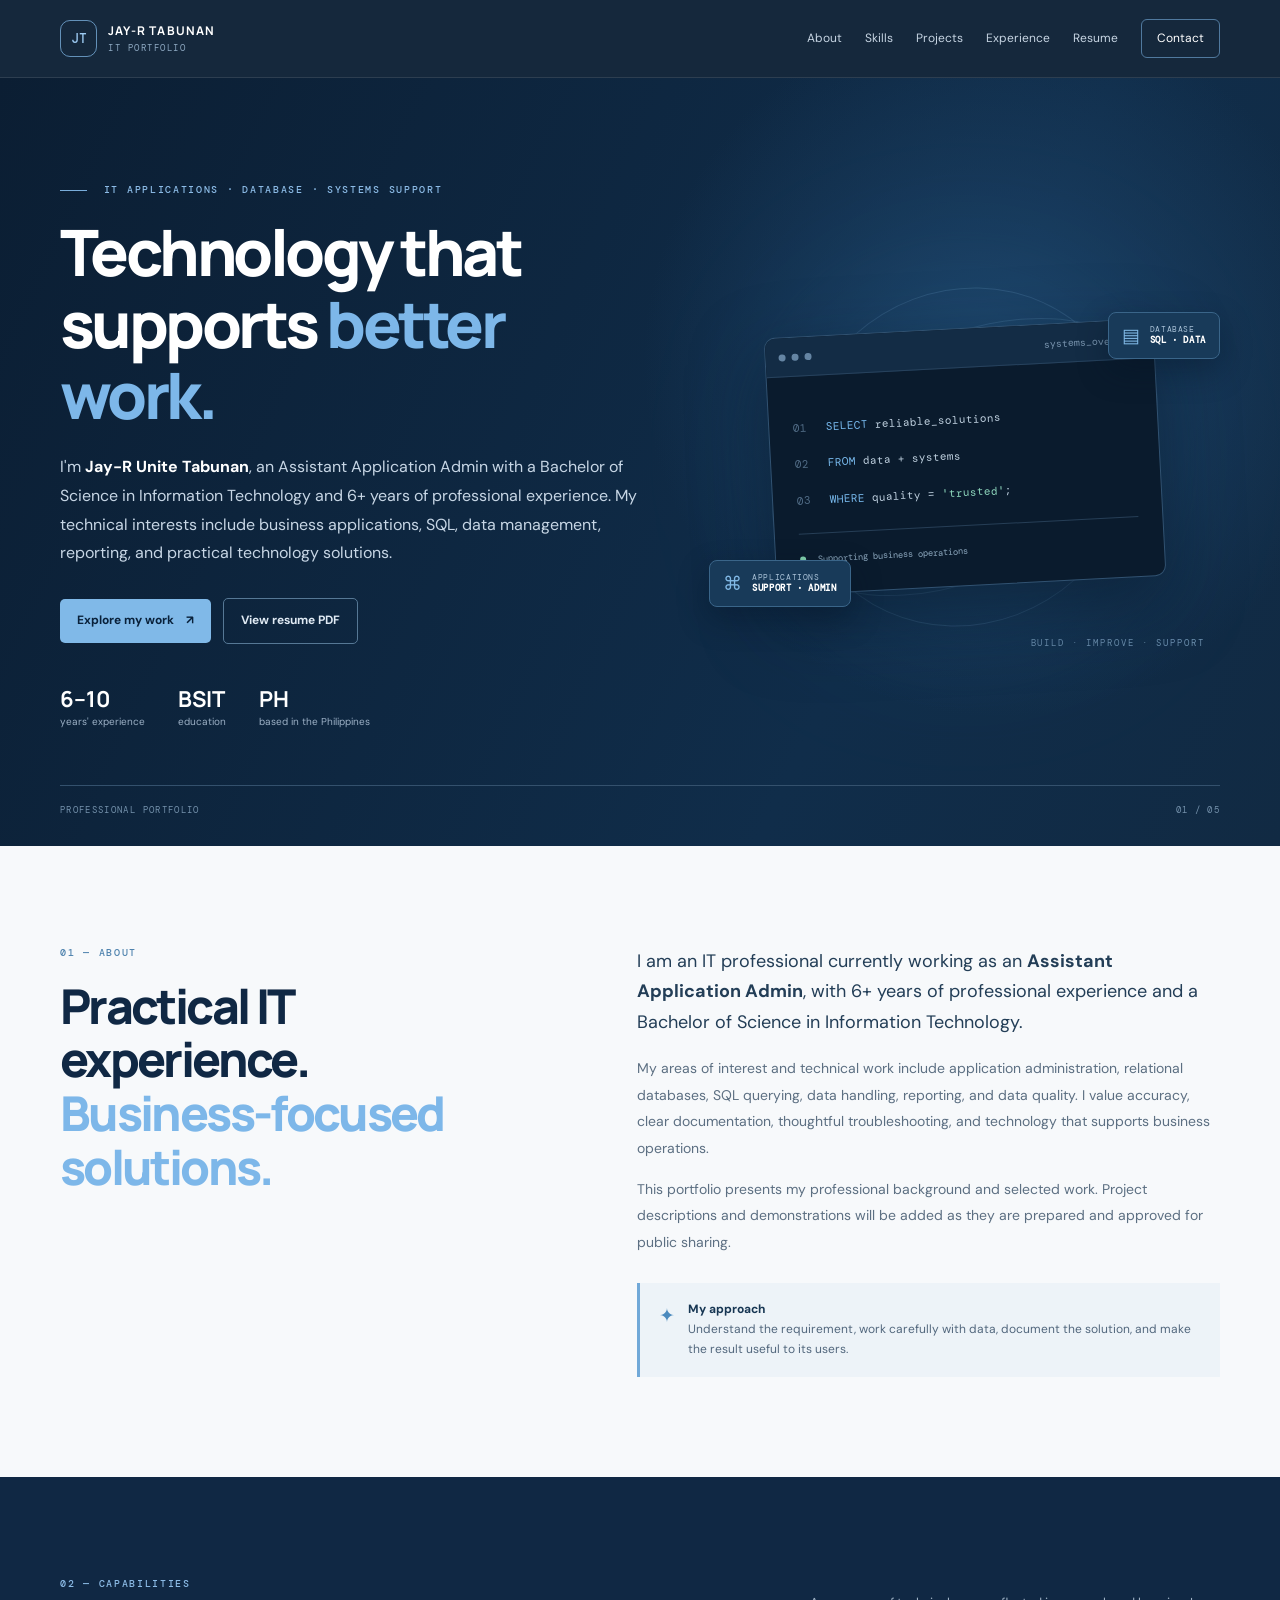
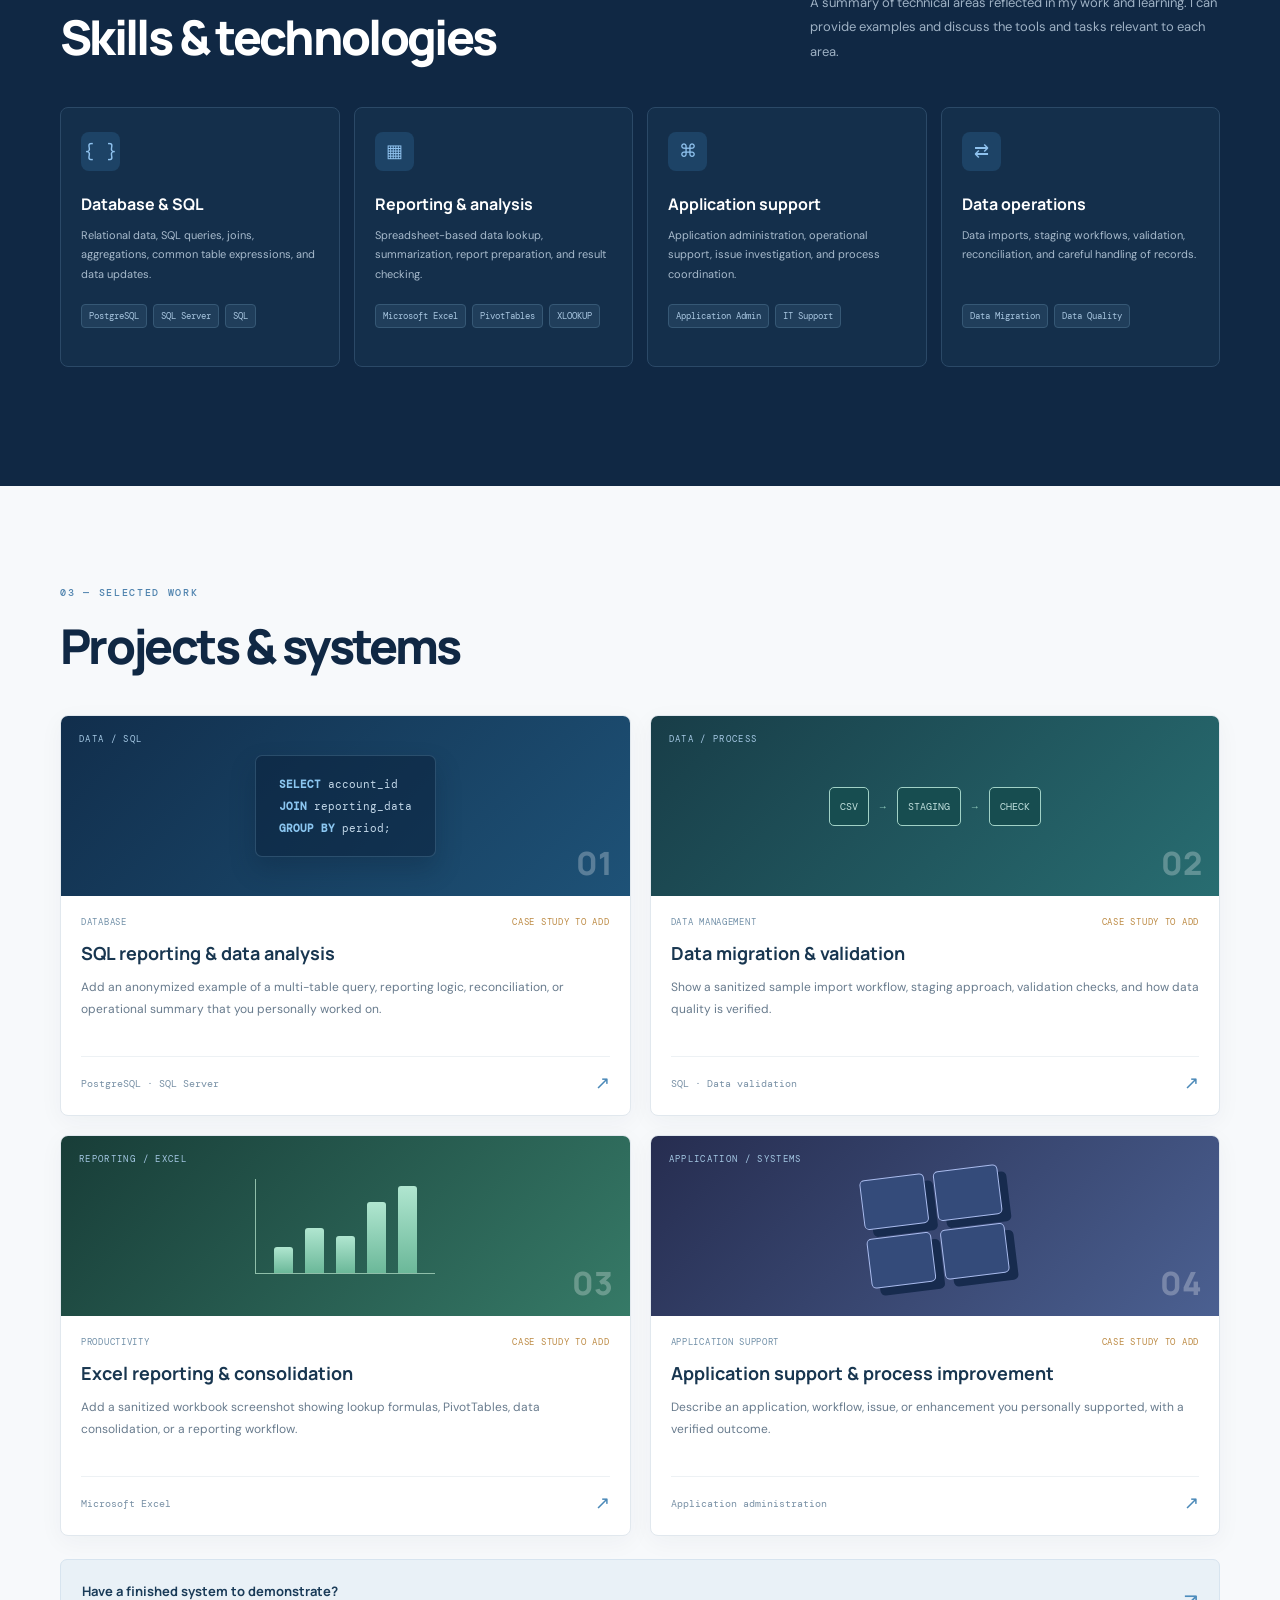
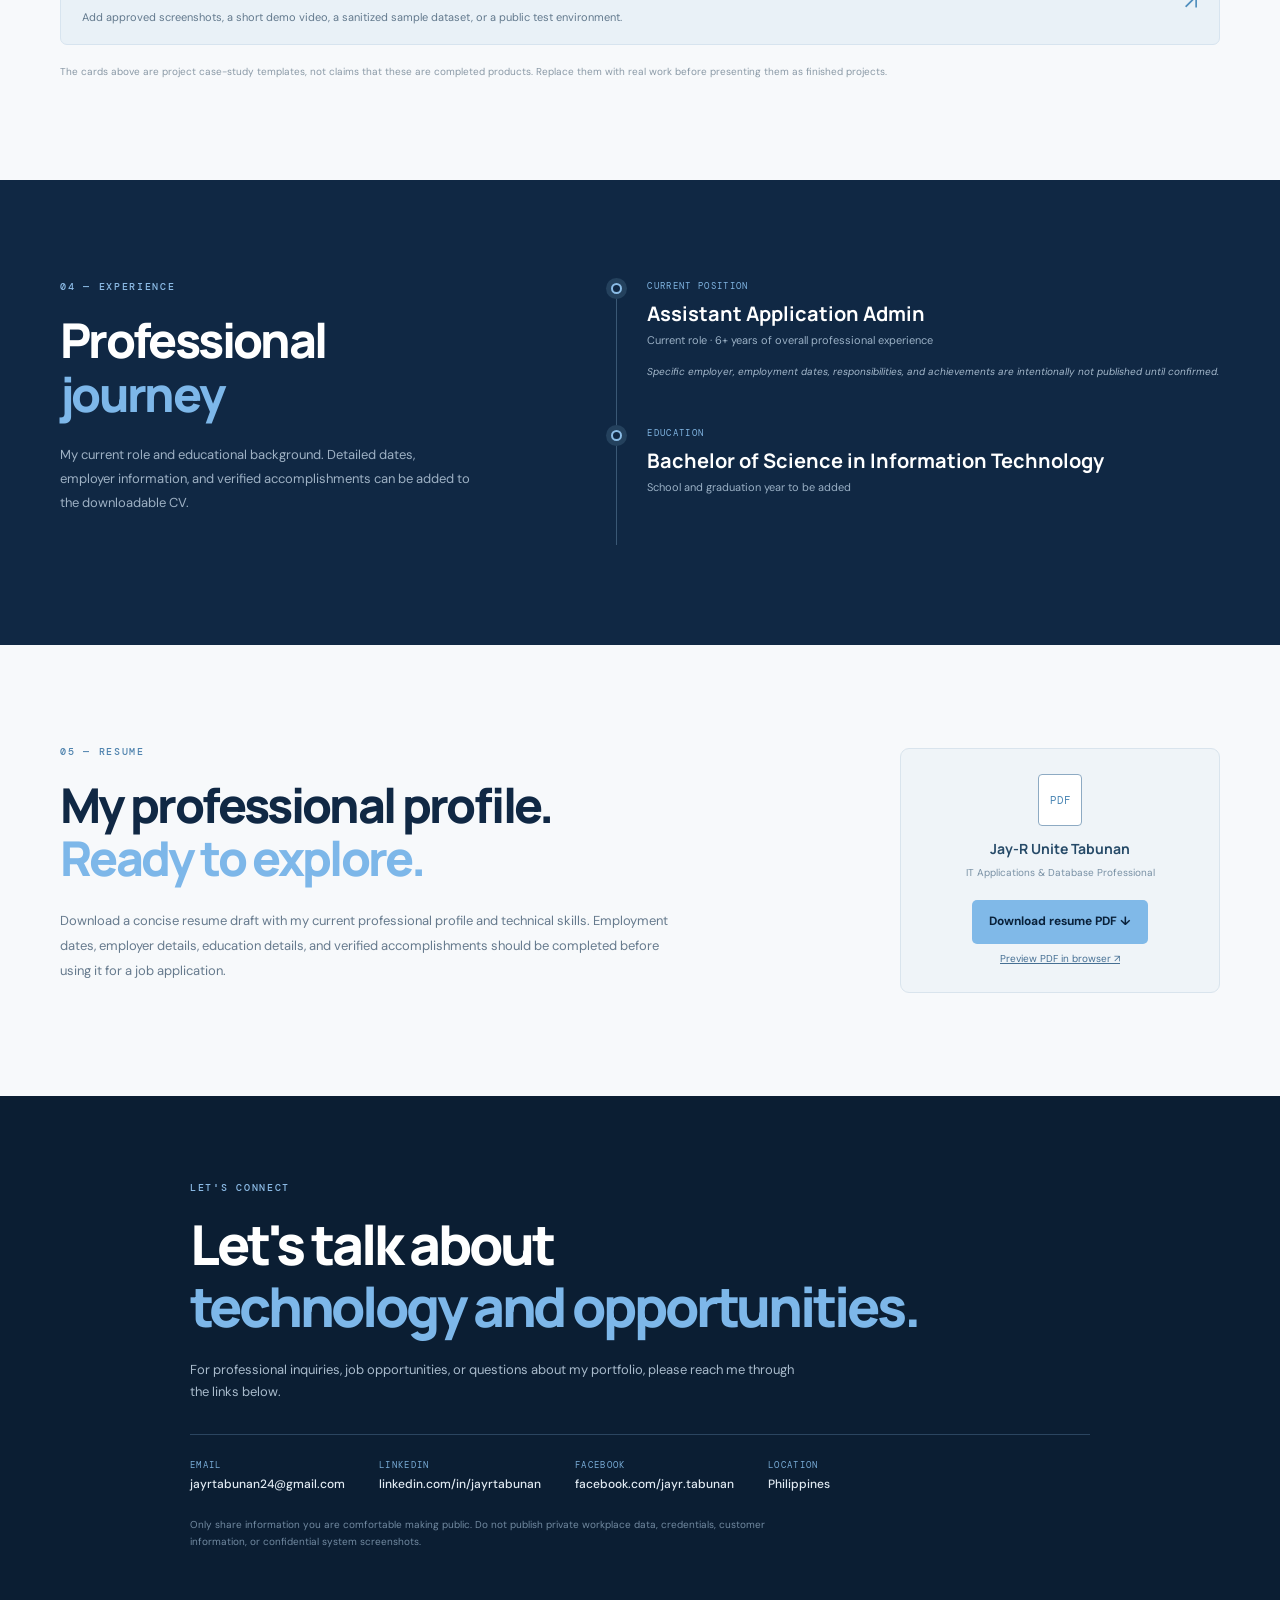
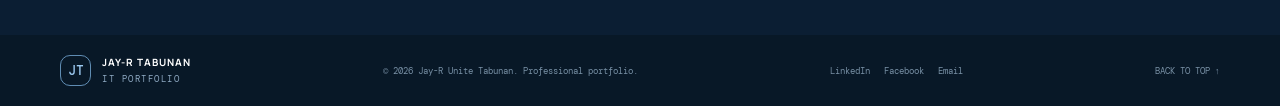
==== commit b9a66c7c: "Update index.html" ====
--- a/index.html
+++ b/index.html
@@ -36,7 +36,7 @@
         <div class="hero-copy">
           <p class="eyebrow"><span class="eyebrow-line"></span> IT APPLICATIONS · DATABASE · SYSTEMS SUPPORT</p>
           <h1>Technology that supports <span>better work.</span></h1>
-          <p class="hero-lead">I'm <strong>Jay-R Unite Tabunan</strong>, an Assistant Application Admin with a Bachelor of Science in Information Technology and 6–10 years of professional experience. My technical interests include business applications, SQL, data management, reporting, and practical technology solutions.</p>
+          <p class="hero-lead">I'm <strong>Jay-R Unite Tabunan</strong>, an Assistant Application Admin with a Bachelor of Science in Information Technology and 6+ years of professional experience. My technical interests include business applications, SQL, data management, reporting, and practical technology solutions.</p>
           <div class="hero-actions">
             <a class="button button-primary" href="#projects">Explore my work <span aria-hidden="true">↗</span></a>
             <a class="button button-secondary" href="assets/Jay-R-Unite-Tabunan-Resume.pdf" target="_blank" rel="noopener">View resume PDF</a>
@@ -70,7 +70,7 @@
       <div class="container two-col">
         <div><p class="eyebrow eyebrow-dark">01 — ABOUT</p><h2>Practical IT experience.<br><span class="heading-accent">Business-focused solutions.</span></h2></div>
         <div class="about-copy">
-          <p class="large-copy">I am an IT professional currently working as an <strong>Assistant Application Admin</strong>, with 6–10 years of professional experience and a Bachelor of Science in Information Technology.</p>
+          <p class="large-copy">I am an IT professional currently working as an <strong>Assistant Application Admin</strong>, with 6+ years of professional experience and a Bachelor of Science in Information Technology.</p>
           <p>My areas of interest and technical work include application administration, relational databases, SQL querying, data handling, reporting, and data quality. I value accuracy, clear documentation, thoughtful troubleshooting, and technology that supports business operations.</p>
           <p>This portfolio presents my professional background and selected work. Project descriptions and demonstrations will be added as they are prepared and approved for public sharing.</p>
           <div class="about-note"><span class="note-icon">✦</span><span><strong>My approach</strong><br>Understand the requirement, work carefully with data, document the solution, and make the result useful to its users.</span></div>
@@ -90,7 +90,7 @@
           <article class="skill-card"><div class="skill-icon">⌘</div><h3>Application support</h3><p>Application administration, operational support, issue investigation, and process coordination.</p><div class="tags"><span>Application Admin</span><span>IT Support</span></div></article>
           <article class="skill-card"><div class="skill-icon">⇄</div><h3>Data operations</h3><p>Data imports, staging workflows, validation, reconciliation, and careful handling of records.</p><div class="tags"><span>Data Migration</span><span>Data Quality</span></div></article>
         </div>
-        <p class="skills-disclaimer">This skills list should be reviewed before job applications. Keep only technologies and tasks you can confidently explain and demonstrate.</p>
+        <p class="skills-disclaimer"></p>
       </div>
     </section>
 
@@ -98,7 +98,7 @@
       <div class="container">
         <div class="section-heading project-heading">
           <div><p class="eyebrow eyebrow-dark">03 — SELECTED WORK</p><h2>Projects & systems</h2></div>
-          <p class="section-intro dark-intro">Show employers the problem, your contribution, the tools, and the finished result—not just a list of technologies.</p>
+          <p class="section-intro dark-intro"></p>
         </div>
         <div class="project-grid">
           <article class="project-card">
@@ -127,7 +127,7 @@
       <div class="container two-col experience-grid">
         <div><p class="eyebrow">04 — EXPERIENCE</p><h2>Professional<br><span class="heading-accent">journey</span></h2><p class="section-intro">My current role and educational background. Detailed dates, employer information, and verified accomplishments can be added to the downloadable CV.</p></div>
         <div class="timeline">
-          <article class="timeline-item"><span class="timeline-dot"></span><p class="timeline-date">CURRENT POSITION</p><h3>Assistant Application Admin</h3><p class="timeline-org">Current role · 6–10 years of overall professional experience</p><p class="timeline-hint">Specific employer, employment dates, responsibilities, and achievements are intentionally not published until confirmed.</p></article>
+          <article class="timeline-item"><span class="timeline-dot"></span><p class="timeline-date">CURRENT POSITION</p><h3>Assistant Application Admin</h3><p class="timeline-org">Current role · 6+ years of overall professional experience</p><p class="timeline-hint">Specific employer, employment dates, responsibilities, and achievements are intentionally not published until confirmed.</p></article>
           <article class="timeline-item"><span class="timeline-dot"></span><p class="timeline-date">EDUCATION</p><h3>Bachelor of Science in Information Technology</h3><p class="timeline-org">School and graduation year to be added</p></article>
         </div>
       </div>
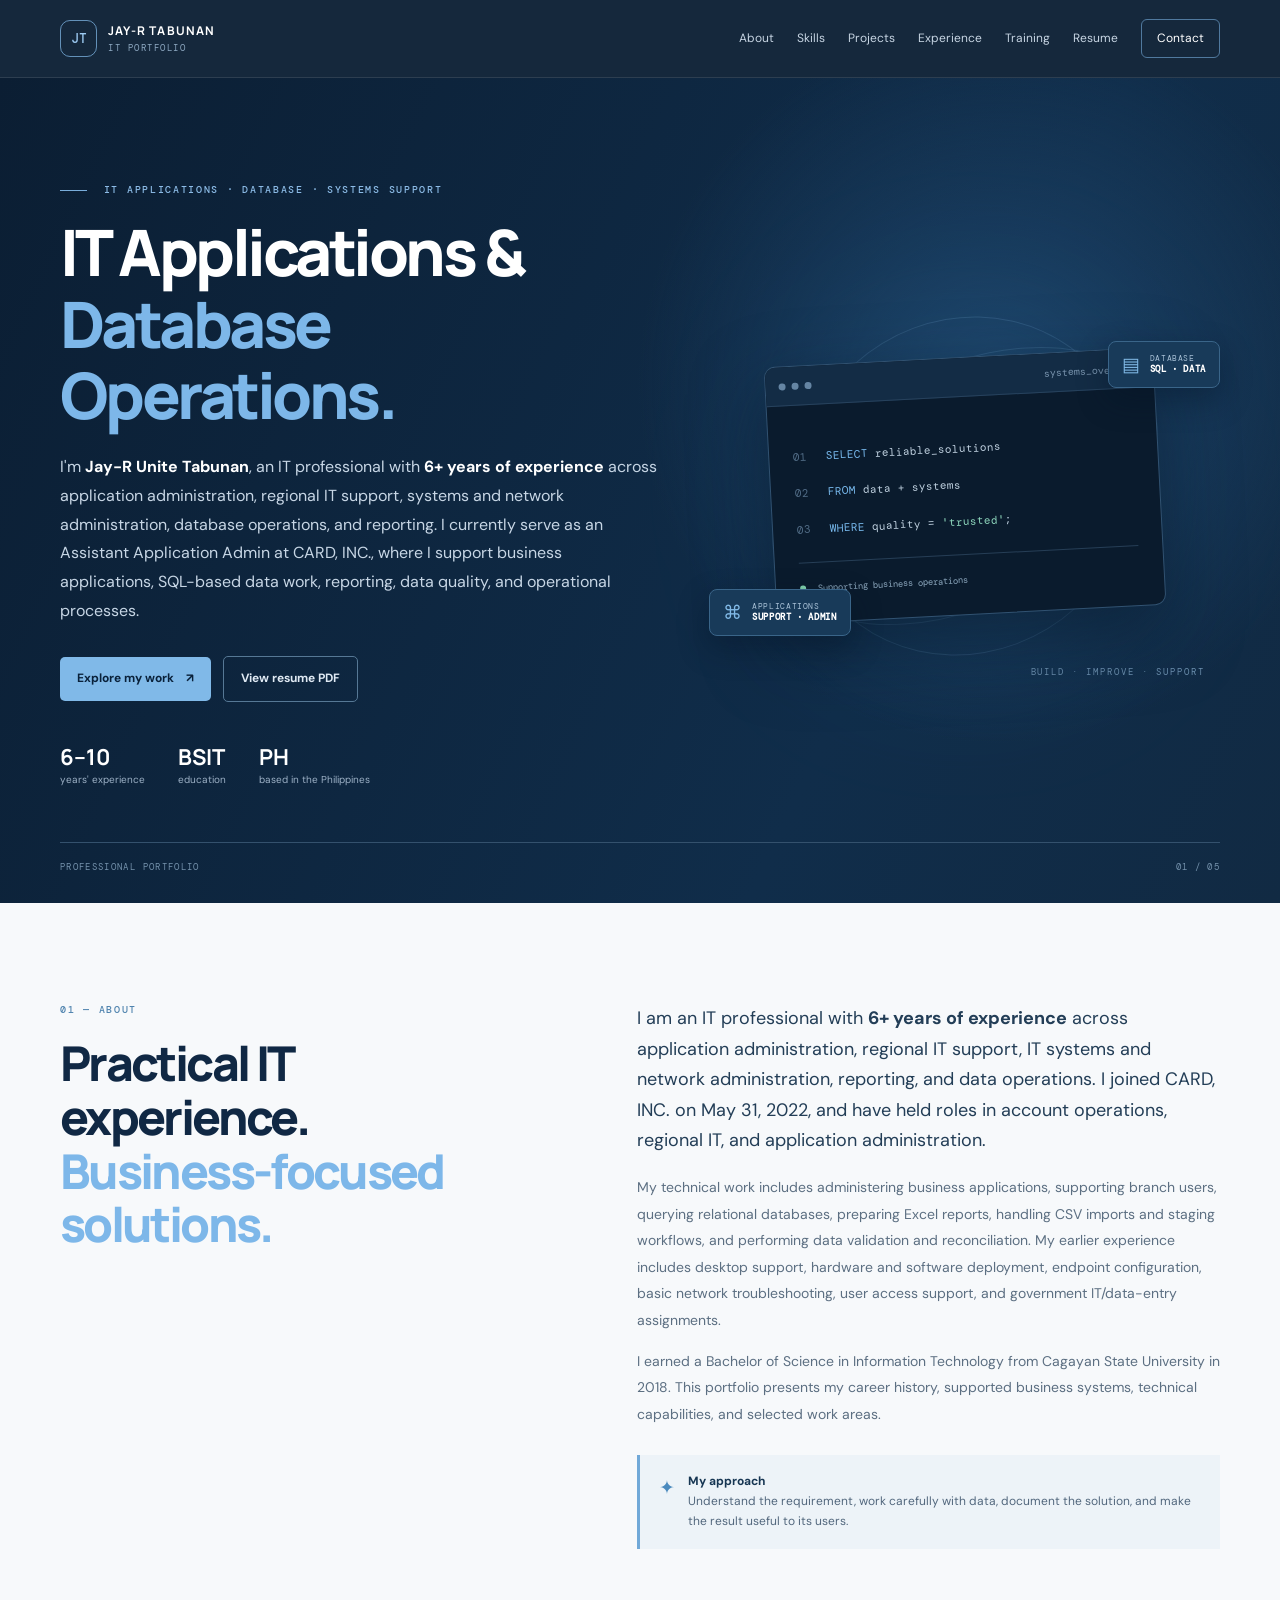
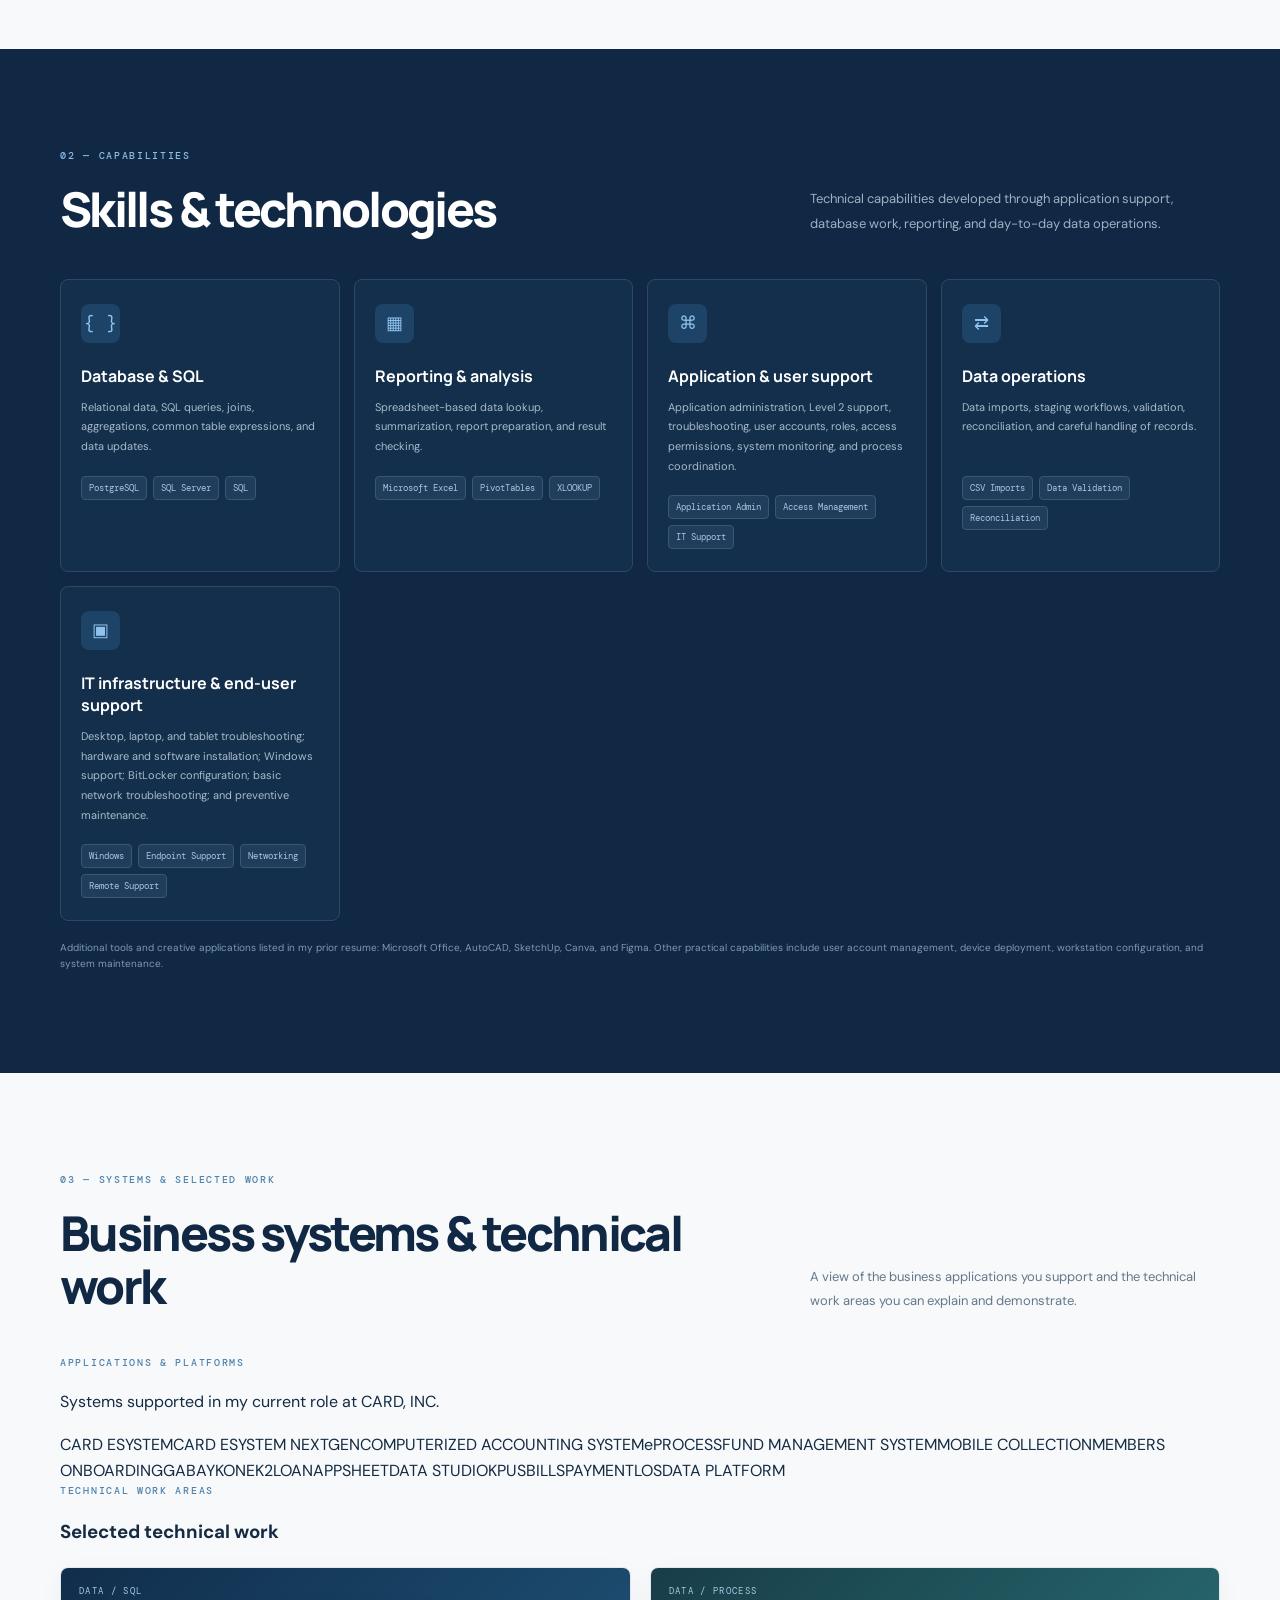
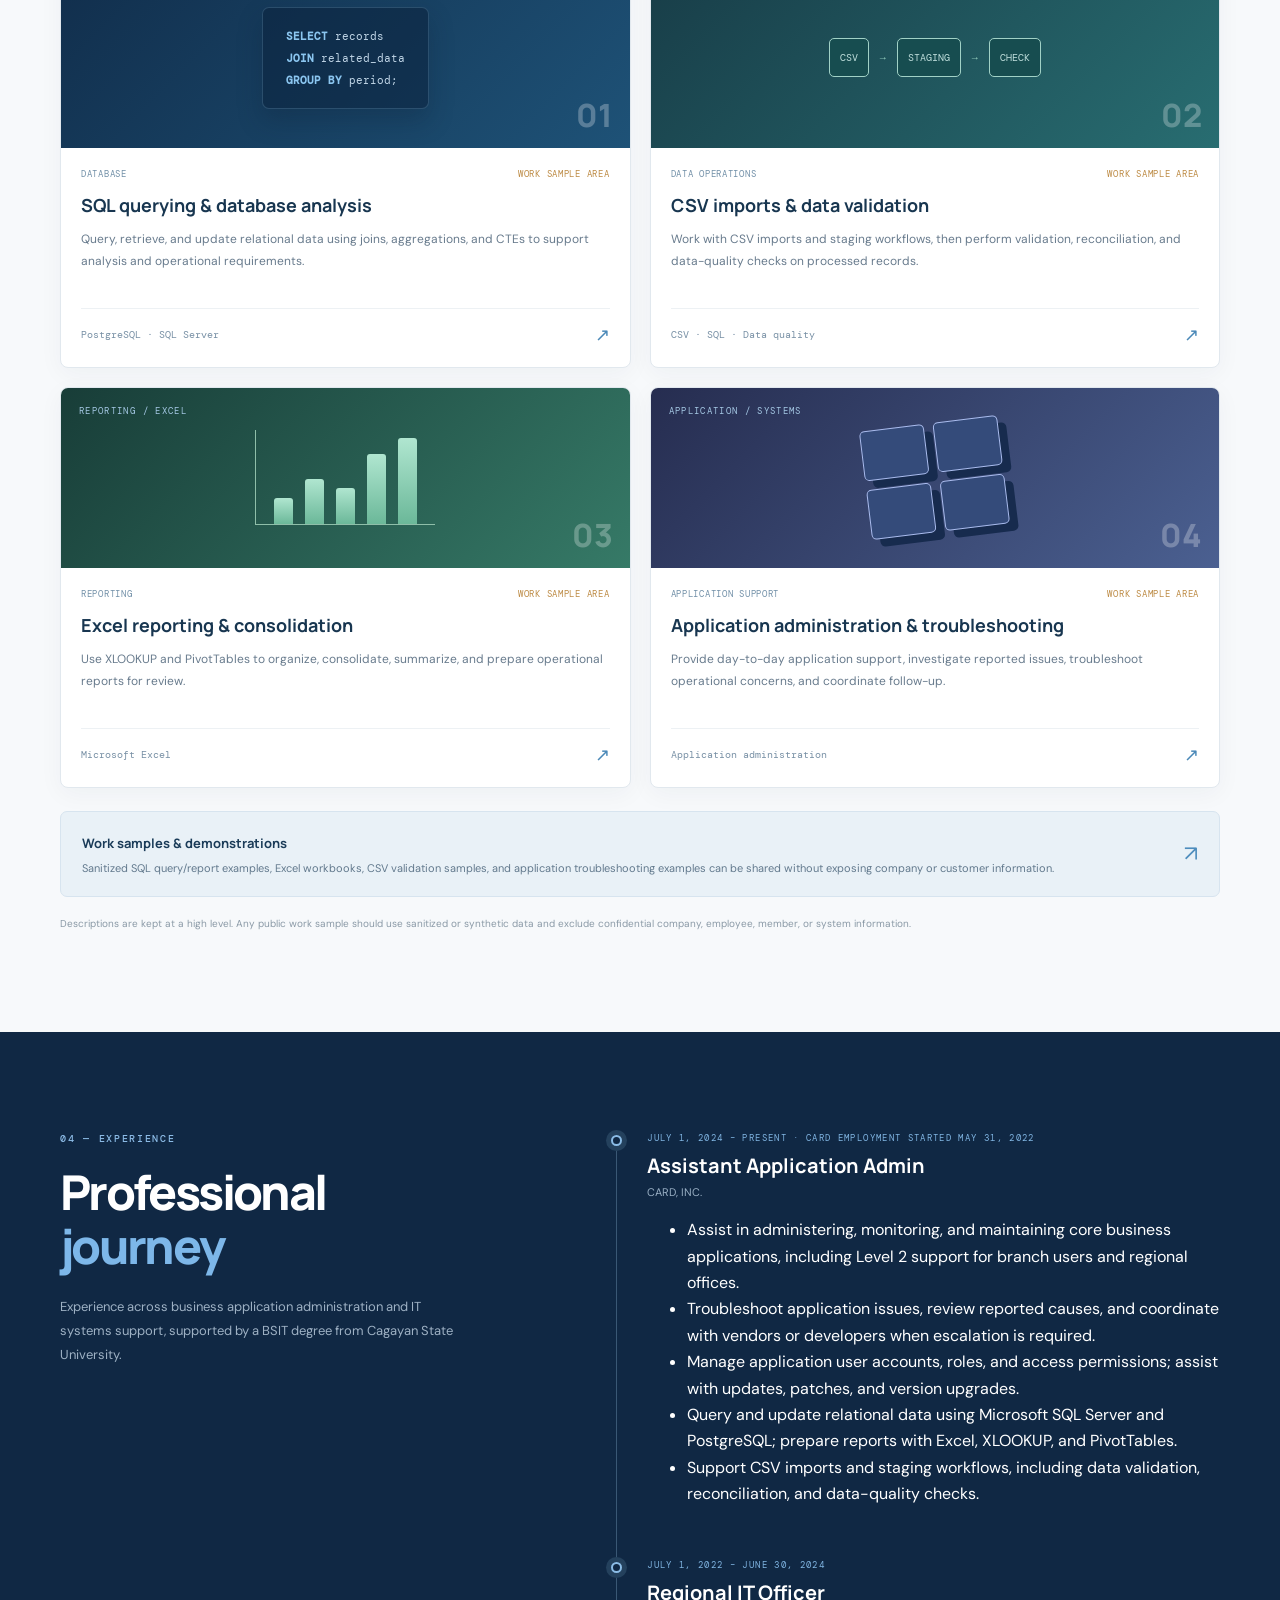
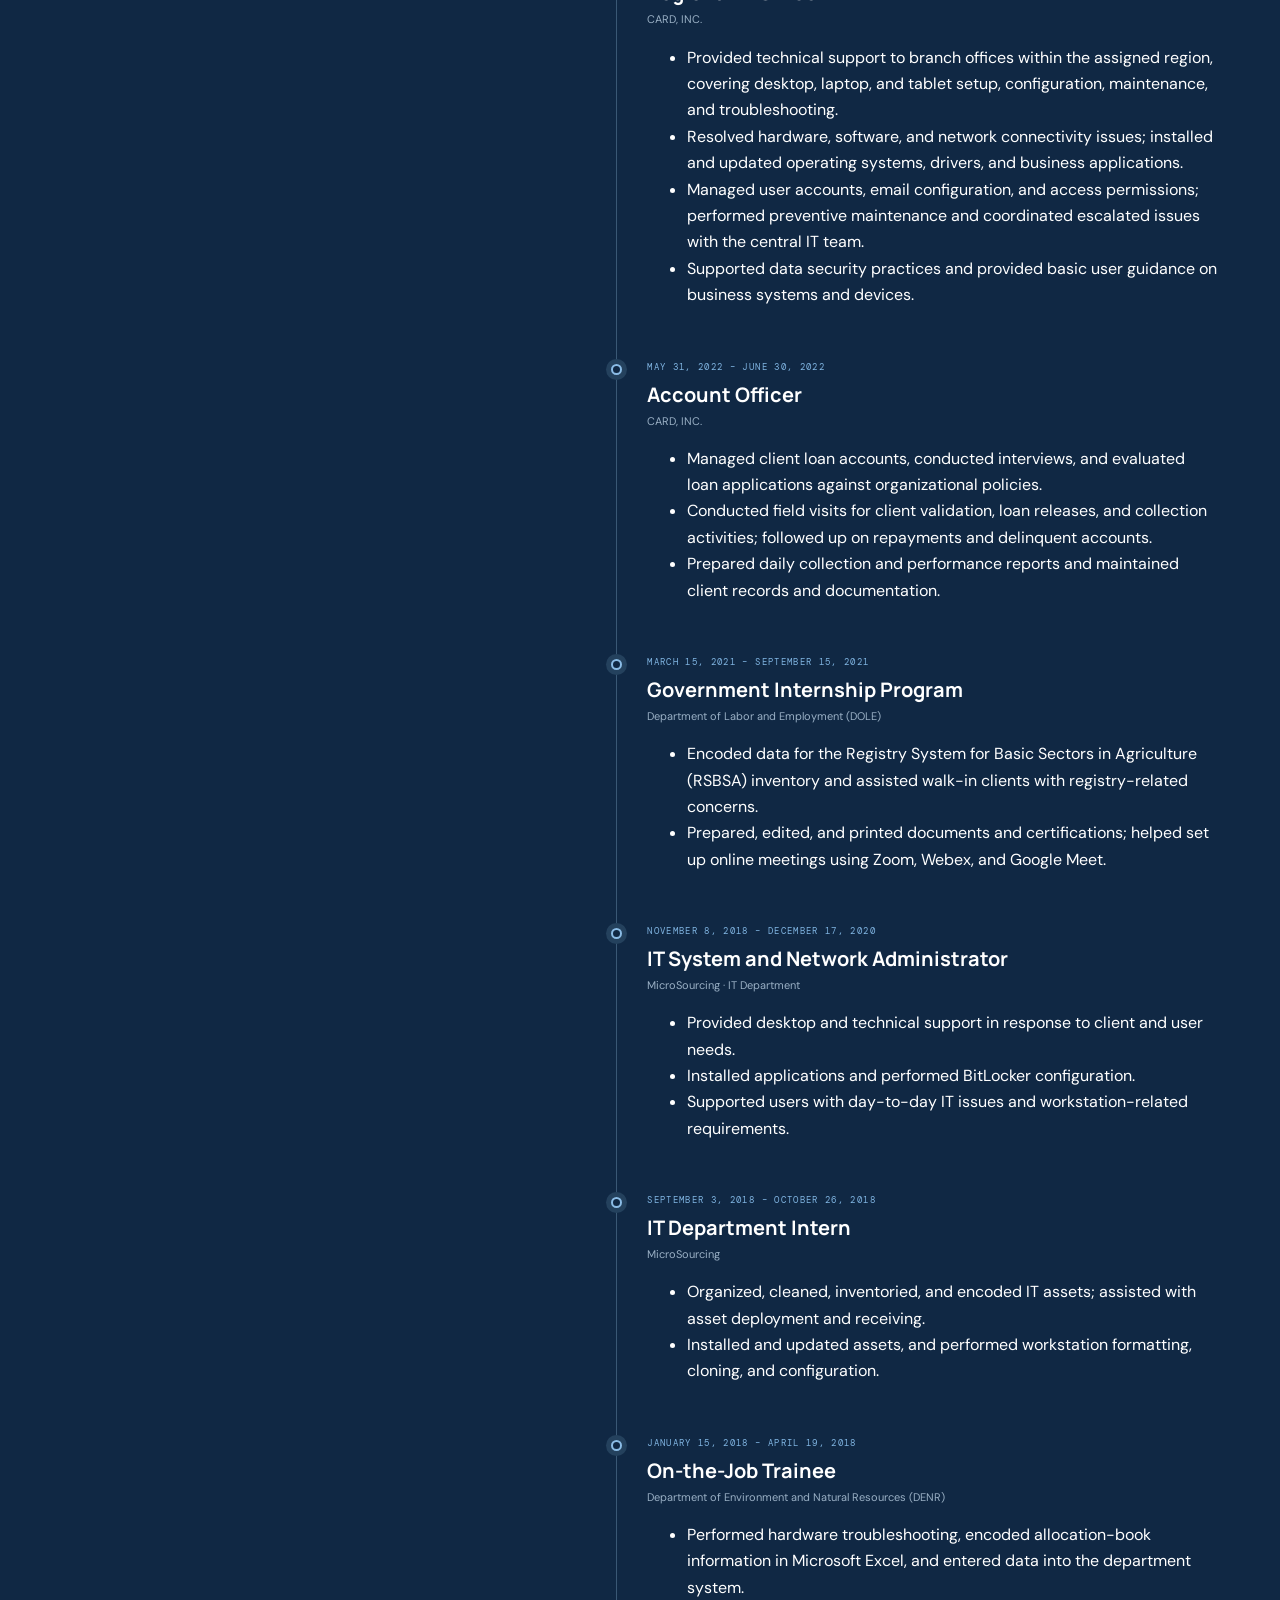
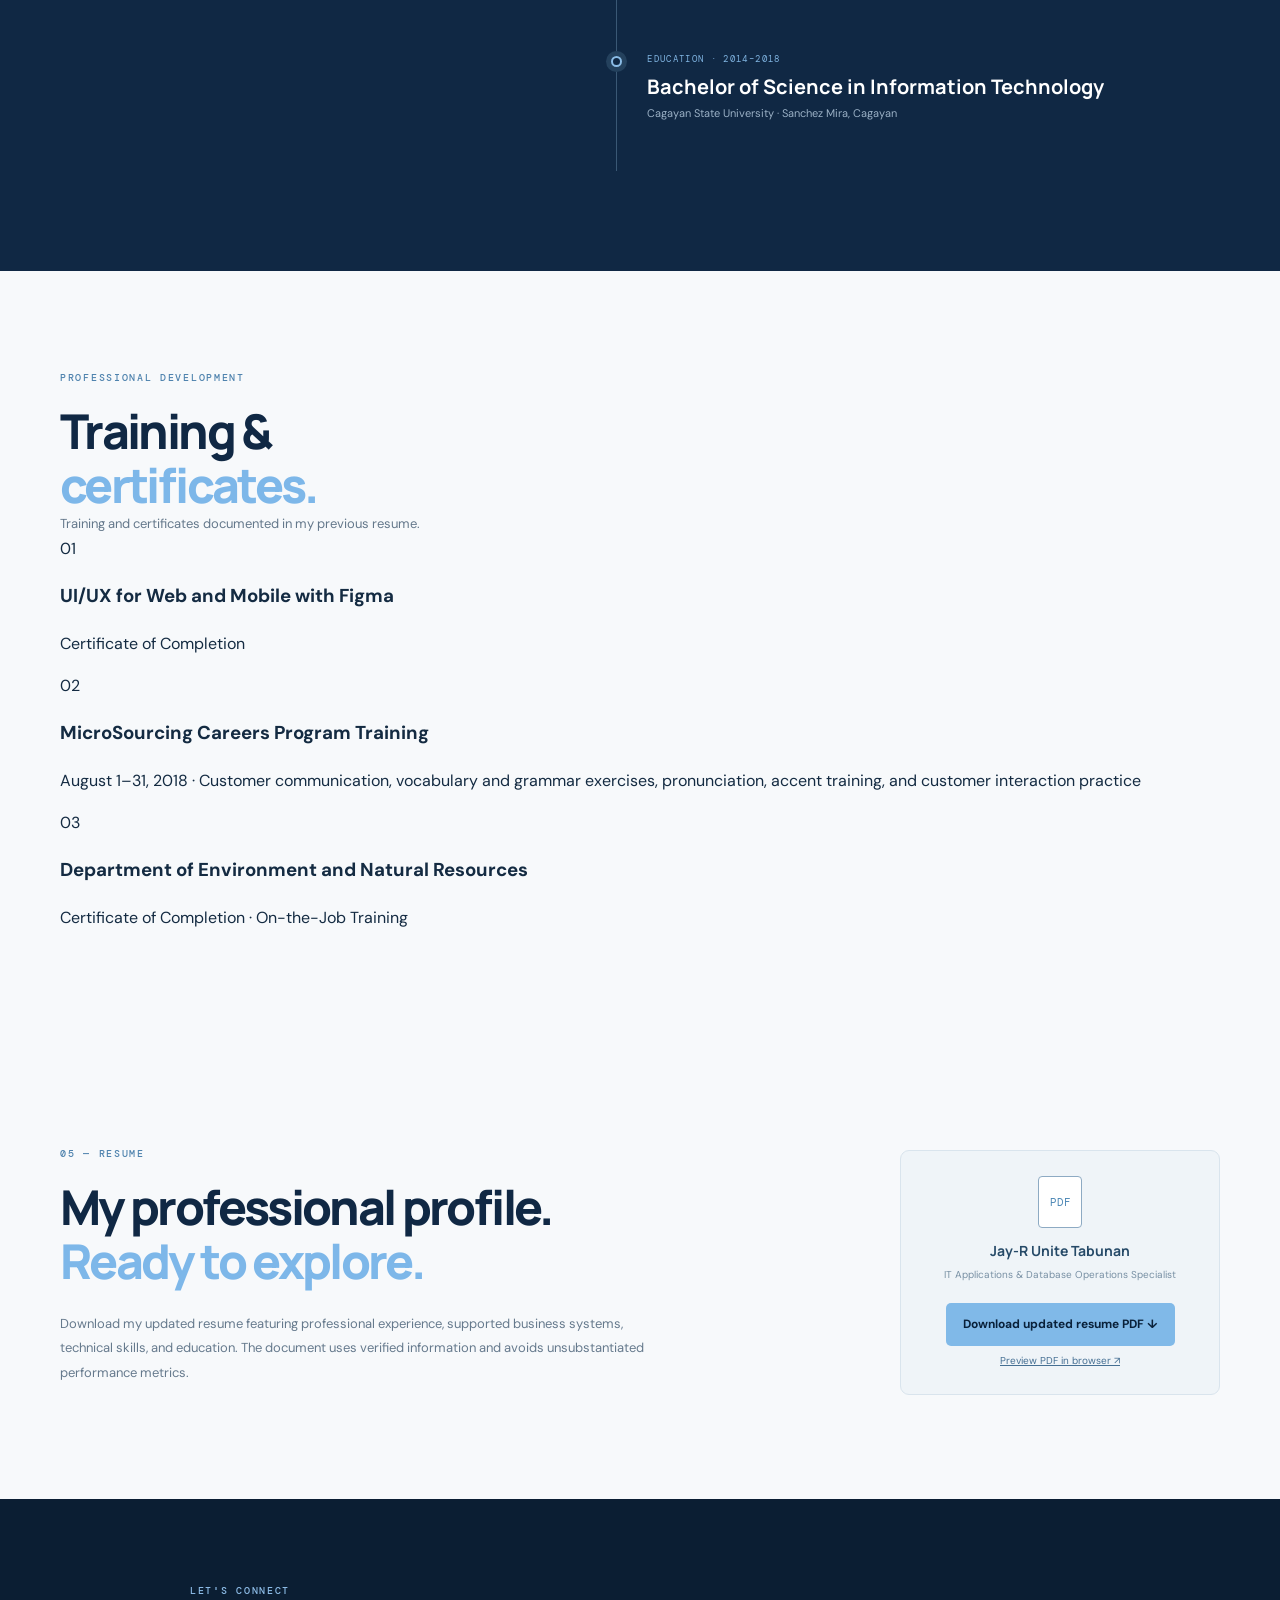
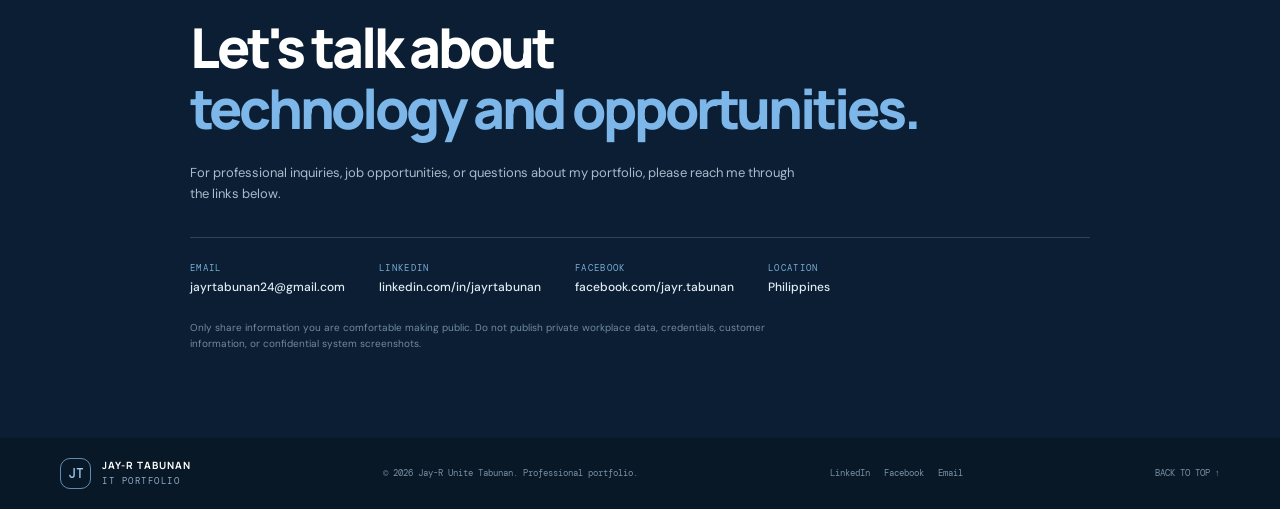
==== commit b4178310: "Add files via upload" ====
--- a/index.html
+++ b/index.html
@@ -4,7 +4,7 @@
   <meta charset="utf-8">
   <meta name="viewport" content="width=device-width, initial-scale=1">
   <meta name="theme-color" content="#102844">
-  <meta name="description" content="Professional IT portfolio of Jay-R Unite Tabunan, Assistant Application Admin. Explore skills, experience, projects, and systems work.">
+  <meta name="description" content="Jay-R Unite Tabunan is an IT Applications and Database Operations Specialist with 6+ years of IT experience in application administration, SQL, reporting, data validation, and systems support.">
   <title>Jay-R Unite Tabunan | IT Portfolio</title>
   <link rel="preconnect" href="https://fonts.googleapis.com">
   <link rel="preconnect" href="https://fonts.gstatic.com" crossorigin>
@@ -25,7 +25,7 @@
       </button>
       <nav class="nav" id="primary-nav" aria-label="Main navigation">
         <a href="#about">About</a><a href="#skills">Skills</a><a href="#projects">Projects</a>
-        <a href="#experience">Experience</a><a href="#resume">Resume</a><a class="nav-cta" href="#contact">Contact</a>
+        <a href="#experience">Experience</a><a href="#credentials">Training</a><a href="#resume">Resume</a><a class="nav-cta" href="#contact">Contact</a>
       </nav>
     </div>
   </header>
@@ -35,8 +35,8 @@
       <div class="hero-grid container">
         <div class="hero-copy">
           <p class="eyebrow"><span class="eyebrow-line"></span> IT APPLICATIONS · DATABASE · SYSTEMS SUPPORT</p>
-          <h1>Technology that supports <span>better work.</span></h1>
-          <p class="hero-lead">I'm <strong>Jay-R Unite Tabunan</strong>, an Assistant Application Admin with a Bachelor of Science in Information Technology and 6+ years of professional experience. My technical interests include business applications, SQL, data management, reporting, and practical technology solutions.</p>
+          <h1>IT Applications & <span>Database Operations.</span></h1>
+          <p class="hero-lead">I'm <strong>Jay-R Unite Tabunan</strong>, an IT professional with <strong>6+ years of experience</strong> across application administration, regional IT support, systems and network administration, database operations, and reporting. I currently serve as an Assistant Application Admin at CARD, INC., where I support business applications, SQL-based data work, reporting, data quality, and operational processes.</p>
           <div class="hero-actions">
             <a class="button button-primary" href="#projects">Explore my work <span aria-hidden="true">↗</span></a>
             <a class="button button-secondary" href="assets/Jay-R-Unite-Tabunan-Resume.pdf" target="_blank" rel="noopener">View resume PDF</a>
@@ -70,9 +70,9 @@
       <div class="container two-col">
         <div><p class="eyebrow eyebrow-dark">01 — ABOUT</p><h2>Practical IT experience.<br><span class="heading-accent">Business-focused solutions.</span></h2></div>
         <div class="about-copy">
-          <p class="large-copy">I am an IT professional currently working as an <strong>Assistant Application Admin</strong>, with 6+ years of professional experience and a Bachelor of Science in Information Technology.</p>
-          <p>My areas of interest and technical work include application administration, relational databases, SQL querying, data handling, reporting, and data quality. I value accuracy, clear documentation, thoughtful troubleshooting, and technology that supports business operations.</p>
-          <p>This portfolio presents my professional background and selected work. Project descriptions and demonstrations will be added as they are prepared and approved for public sharing.</p>
+          <p class="large-copy">I am an IT professional with <strong>6+ years of experience</strong> across application administration, regional IT support, IT systems and network administration, reporting, and data operations. I joined CARD, INC. on May 31, 2022, and have held roles in account operations, regional IT, and application administration.</p>
+          <p>My technical work includes administering business applications, supporting branch users, querying relational databases, preparing Excel reports, handling CSV imports and staging workflows, and performing data validation and reconciliation. My earlier experience includes desktop support, hardware and software deployment, endpoint configuration, basic network troubleshooting, user access support, and government IT/data-entry assignments.</p>
+          <p>I earned a Bachelor of Science in Information Technology from Cagayan State University in 2018. This portfolio presents my career history, supported business systems, technical capabilities, and selected work areas.</p>
           <div class="about-note"><span class="note-icon">✦</span><span><strong>My approach</strong><br>Understand the requirement, work carefully with data, document the solution, and make the result useful to its users.</span></div>
         </div>
       </div>
@@ -82,63 +82,88 @@
       <div class="container">
         <div class="section-heading">
           <div><p class="eyebrow">02 — CAPABILITIES</p><h2>Skills & technologies</h2></div>
-          <p class="section-intro">A summary of technical areas reflected in my work and learning. I can provide examples and discuss the tools and tasks relevant to each area.</p>
+          <p class="section-intro">Technical capabilities developed through application support, database work, reporting, and day-to-day data operations.</p>
         </div>
         <div class="skills-grid">
           <article class="skill-card"><div class="skill-icon">{ }</div><h3>Database & SQL</h3><p>Relational data, SQL queries, joins, aggregations, common table expressions, and data updates.</p><div class="tags"><span>PostgreSQL</span><span>SQL Server</span><span>SQL</span></div></article>
           <article class="skill-card"><div class="skill-icon">▦</div><h3>Reporting & analysis</h3><p>Spreadsheet-based data lookup, summarization, report preparation, and result checking.</p><div class="tags"><span>Microsoft Excel</span><span>PivotTables</span><span>XLOOKUP</span></div></article>
-          <article class="skill-card"><div class="skill-icon">⌘</div><h3>Application support</h3><p>Application administration, operational support, issue investigation, and process coordination.</p><div class="tags"><span>Application Admin</span><span>IT Support</span></div></article>
-          <article class="skill-card"><div class="skill-icon">⇄</div><h3>Data operations</h3><p>Data imports, staging workflows, validation, reconciliation, and careful handling of records.</p><div class="tags"><span>Data Migration</span><span>Data Quality</span></div></article>
+          <article class="skill-card"><div class="skill-icon">⌘</div><h3>Application & user support</h3><p>Application administration, Level 2 support, troubleshooting, user accounts, roles, access permissions, system monitoring, and process coordination.</p><div class="tags"><span>Application Admin</span><span>Access Management</span><span>IT Support</span></div></article>
+          <article class="skill-card"><div class="skill-icon">⇄</div><h3>Data operations</h3><p>Data imports, staging workflows, validation, reconciliation, and careful handling of records.</p><div class="tags"><span>CSV Imports</span><span>Data Validation</span><span>Reconciliation</span></div></article>
+          <article class="skill-card"><div class="skill-icon">▣</div><h3>IT infrastructure & end-user support</h3><p>Desktop, laptop, and tablet troubleshooting; hardware and software installation; Windows support; BitLocker configuration; basic network troubleshooting; and preventive maintenance.</p><div class="tags"><span>Windows</span><span>Endpoint Support</span><span>Networking</span><span>Remote Support</span></div></article>
         </div>
-        <p class="skills-disclaimer"></p>
+        <p class="skills-disclaimer">Additional tools and creative applications listed in my prior resume: Microsoft Office, AutoCAD, SketchUp, Canva, and Figma. Other practical capabilities include user account management, device deployment, workstation configuration, and system maintenance.</p>
       </div>
     </section>
 
     <section class="section section-light" id="projects">
       <div class="container">
         <div class="section-heading project-heading">
-          <div><p class="eyebrow eyebrow-dark">03 — SELECTED WORK</p><h2>Projects & systems</h2></div>
-          <p class="section-intro dark-intro"></p>
+          <div><p class="eyebrow eyebrow-dark">03 — SYSTEMS & SELECTED WORK</p><h2>Business systems & technical work</h2></div>
+          <p class="section-intro dark-intro">A view of the business applications you support and the technical work areas you can explain and demonstrate.</p>
         </div>
+        <div class="systems-panel">
+          <div class="systems-heading"><p class="eyebrow eyebrow-dark">APPLICATIONS & PLATFORMS</p><p>Systems supported in my current role at CARD, INC.</p></div>
+          <div class="system-tags" aria-label="Applications and platforms supported">
+            <span>CARD ESYSTEM</span><span>CARD ESYSTEM NEXTGEN</span><span>COMPUTERIZED ACCOUNTING SYSTEM</span><span>ePROCESS</span><span>FUND MANAGEMENT SYSTEM</span><span>MOBILE COLLECTION</span><span>MEMBERS ONBOARDING</span><span>GABAY</span><span>KONEK2LOAN</span><span>APPSHEET</span><span>DATA STUDIO</span><span>KPUS</span><span>BILLSPAYMENT</span><span>LOS</span><span>DATA PLATFORM</span>
+          </div>
+        </div>
+        <div class="work-samples-heading"><p class="eyebrow eyebrow-dark">TECHNICAL WORK AREAS</p><h3>Selected technical work</h3></div>
         <div class="project-grid">
           <article class="project-card">
-            <div class="project-art art-sql"><span class="art-label">DATA / SQL</span><div class="mini-code"><b>SELECT</b> account_id<br><b>JOIN</b> reporting_data<br><b>GROUP BY</b> period;</div><span class="art-corner">01</span></div>
-            <div class="project-body"><div class="project-meta"><span>DATABASE</span><span>CASE STUDY TO ADD</span></div><h3>SQL reporting & data analysis</h3><p>Add an anonymized example of a multi-table query, reporting logic, reconciliation, or operational summary that you personally worked on.</p><div class="project-footer"><span>PostgreSQL · SQL Server</span><span class="project-arrow">↗</span></div></div>
+            <div class="project-art art-sql"><span class="art-label">DATA / SQL</span><div class="mini-code"><b>SELECT</b> records<br><b>JOIN</b> related_data<br><b>GROUP BY</b> period;</div><span class="art-corner">01</span></div>
+            <div class="project-body"><div class="project-meta"><span>DATABASE</span><span>WORK SAMPLE AREA</span></div><h3>SQL querying & database analysis</h3><p>Query, retrieve, and update relational data using joins, aggregations, and CTEs to support analysis and operational requirements.</p><div class="project-footer"><span>PostgreSQL · SQL Server</span><span class="project-arrow">↗</span></div></div>
           </article>
           <article class="project-card">
             <div class="project-art art-migration"><span class="art-label">DATA / PROCESS</span><div class="flow-visual"><i>CSV</i><b>→</b><i>STAGING</i><b>→</b><i>CHECK</i></div><span class="art-corner">02</span></div>
-            <div class="project-body"><div class="project-meta"><span>DATA MANAGEMENT</span><span>CASE STUDY TO ADD</span></div><h3>Data migration & validation</h3><p>Show a sanitized sample import workflow, staging approach, validation checks, and how data quality is verified.</p><div class="project-footer"><span>SQL · Data validation</span><span class="project-arrow">↗</span></div></div>
+            <div class="project-body"><div class="project-meta"><span>DATA OPERATIONS</span><span>WORK SAMPLE AREA</span></div><h3>CSV imports & data validation</h3><p>Work with CSV imports and staging workflows, then perform validation, reconciliation, and data-quality checks on processed records.</p><div class="project-footer"><span>CSV · SQL · Data quality</span><span class="project-arrow">↗</span></div></div>
           </article>
           <article class="project-card">
             <div class="project-art art-excel"><span class="art-label">REPORTING / EXCEL</span><div class="chart-visual"><i style="height:28%"></i><i style="height:48%"></i><i style="height:39%"></i><i style="height:75%"></i><i style="height:92%"></i></div><span class="art-corner">03</span></div>
-            <div class="project-body"><div class="project-meta"><span>PRODUCTIVITY</span><span>CASE STUDY TO ADD</span></div><h3>Excel reporting & consolidation</h3><p>Add a sanitized workbook screenshot showing lookup formulas, PivotTables, data consolidation, or a reporting workflow.</p><div class="project-footer"><span>Microsoft Excel</span><span class="project-arrow">↗</span></div></div>
+            <div class="project-body"><div class="project-meta"><span>REPORTING</span><span>WORK SAMPLE AREA</span></div><h3>Excel reporting & consolidation</h3><p>Use XLOOKUP and PivotTables to organize, consolidate, summarize, and prepare operational reports for review.</p><div class="project-footer"><span>Microsoft Excel</span><span class="project-arrow">↗</span></div></div>
           </article>
           <article class="project-card">
             <div class="project-art art-system"><span class="art-label">APPLICATION / SYSTEMS</span><div class="system-visual"><div></div><div></div><div></div><div></div></div><span class="art-corner">04</span></div>
-            <div class="project-body"><div class="project-meta"><span>APPLICATION SUPPORT</span><span>CASE STUDY TO ADD</span></div><h3>Application support & process improvement</h3><p>Describe an application, workflow, issue, or enhancement you personally supported, with a verified outcome.</p><div class="project-footer"><span>Application administration</span><span class="project-arrow">↗</span></div></div>
+            <div class="project-body"><div class="project-meta"><span>APPLICATION SUPPORT</span><span>WORK SAMPLE AREA</span></div><h3>Application administration & troubleshooting</h3><p>Provide day-to-day application support, investigate reported issues, troubleshoot operational concerns, and coordinate follow-up.</p><div class="project-footer"><span>Application administration</span><span class="project-arrow">↗</span></div></div>
           </article>
         </div>
-        <div class="project-callout"><div><strong>Have a finished system to demonstrate?</strong><p>Add approved screenshots, a short demo video, a sanitized sample dataset, or a public test environment.</p></div><span class="callout-mark">↗</span></div>
-        <p class="project-disclaimer">The cards above are project case-study templates, not claims that these are completed products. Replace them with real work before presenting them as finished projects.</p>
+        <div class="project-callout"><div><strong>Work samples & demonstrations</strong><p>Sanitized SQL query/report examples, Excel workbooks, CSV validation samples, and application troubleshooting examples can be shared without exposing company or customer information.</p></div><span class="callout-mark">↗</span></div>
+        <p class="project-disclaimer">Descriptions are kept at a high level. Any public work sample should use sanitized or synthetic data and exclude confidential company, employee, member, or system information.</p>
       </div>
     </section>
 
     <section class="section experience-section" id="experience">
       <div class="container two-col experience-grid">
-        <div><p class="eyebrow">04 — EXPERIENCE</p><h2>Professional<br><span class="heading-accent">journey</span></h2><p class="section-intro">My current role and educational background. Detailed dates, employer information, and verified accomplishments can be added to the downloadable CV.</p></div>
+        <div><p class="eyebrow">04 — EXPERIENCE</p><h2>Professional<br><span class="heading-accent">journey</span></h2><p class="section-intro">Experience across business application administration and IT systems support, supported by a BSIT degree from Cagayan State University.</p></div>
         <div class="timeline">
-          <article class="timeline-item"><span class="timeline-dot"></span><p class="timeline-date">CURRENT POSITION</p><h3>Assistant Application Admin</h3><p class="timeline-org">Current role · 6+ years of overall professional experience</p><p class="timeline-hint">Specific employer, employment dates, responsibilities, and achievements are intentionally not published until confirmed.</p></article>
-          <article class="timeline-item"><span class="timeline-dot"></span><p class="timeline-date">EDUCATION</p><h3>Bachelor of Science in Information Technology</h3><p class="timeline-org">School and graduation year to be added</p></article>
+          <article class="timeline-item"><span class="timeline-dot"></span><p class="timeline-date">JULY 1, 2024 – PRESENT · CARD EMPLOYMENT STARTED MAY 31, 2022</p><h3>Assistant Application Admin</h3><p class="timeline-org">CARD, INC.</p><ul class="timeline-bullets"><li>Assist in administering, monitoring, and maintaining core business applications, including Level 2 support for branch users and regional offices.</li><li>Troubleshoot application issues, review reported causes, and coordinate with vendors or developers when escalation is required.</li><li>Manage application user accounts, roles, and access permissions; assist with updates, patches, and version upgrades.</li><li>Query and update relational data using Microsoft SQL Server and PostgreSQL; prepare reports with Excel, XLOOKUP, and PivotTables.</li><li>Support CSV imports and staging workflows, including data validation, reconciliation, and data-quality checks.</li></ul></article>
+          <article class="timeline-item"><span class="timeline-dot"></span><p class="timeline-date">JULY 1, 2022 – JUNE 30, 2024</p><h3>Regional IT Officer</h3><p class="timeline-org">CARD, INC.</p><ul class="timeline-bullets"><li>Provided technical support to branch offices within the assigned region, covering desktop, laptop, and tablet setup, configuration, maintenance, and troubleshooting.</li><li>Resolved hardware, software, and network connectivity issues; installed and updated operating systems, drivers, and business applications.</li><li>Managed user accounts, email configuration, and access permissions; performed preventive maintenance and coordinated escalated issues with the central IT team.</li><li>Supported data security practices and provided basic user guidance on business systems and devices.</li></ul></article>
+          <article class="timeline-item"><span class="timeline-dot"></span><p class="timeline-date">MAY 31, 2022 – JUNE 30, 2022</p><h3>Account Officer</h3><p class="timeline-org">CARD, INC.</p><ul class="timeline-bullets"><li>Managed client loan accounts, conducted interviews, and evaluated loan applications against organizational policies.</li><li>Conducted field visits for client validation, loan releases, and collection activities; followed up on repayments and delinquent accounts.</li><li>Prepared daily collection and performance reports and maintained client records and documentation.</li></ul></article>
+          <article class="timeline-item"><span class="timeline-dot"></span><p class="timeline-date">MARCH 15, 2021 – SEPTEMBER 15, 2021</p><h3>Government Internship Program</h3><p class="timeline-org">Department of Labor and Employment (DOLE)</p><ul class="timeline-bullets"><li>Encoded data for the Registry System for Basic Sectors in Agriculture (RSBSA) inventory and assisted walk-in clients with registry-related concerns.</li><li>Prepared, edited, and printed documents and certifications; helped set up online meetings using Zoom, Webex, and Google Meet.</li></ul></article>
+          <article class="timeline-item"><span class="timeline-dot"></span><p class="timeline-date">NOVEMBER 8, 2018 – DECEMBER 17, 2020</p><h3>IT System and Network Administrator</h3><p class="timeline-org">MicroSourcing · IT Department</p><ul class="timeline-bullets"><li>Provided desktop and technical support in response to client and user needs.</li><li>Installed applications and performed BitLocker configuration.</li><li>Supported users with day-to-day IT issues and workstation-related requirements.</li></ul></article>
+          <article class="timeline-item"><span class="timeline-dot"></span><p class="timeline-date">SEPTEMBER 3, 2018 – OCTOBER 26, 2018</p><h3>IT Department Intern</h3><p class="timeline-org">MicroSourcing</p><ul class="timeline-bullets"><li>Organized, cleaned, inventoried, and encoded IT assets; assisted with asset deployment and receiving.</li><li>Installed and updated assets, and performed workstation formatting, cloning, and configuration.</li></ul></article>
+          <article class="timeline-item"><span class="timeline-dot"></span><p class="timeline-date">JANUARY 15, 2018 – APRIL 19, 2018</p><h3>On-the-Job Trainee</h3><p class="timeline-org">Department of Environment and Natural Resources (DENR)</p><ul class="timeline-bullets"><li>Performed hardware troubleshooting, encoded allocation-book information in Microsoft Excel, and entered data into the department system.</li></ul></article>
+          <article class="timeline-item"><span class="timeline-dot"></span><p class="timeline-date">EDUCATION · 2014–2018</p><h3>Bachelor of Science in Information Technology</h3><p class="timeline-org">Cagayan State University · Sanchez Mira, Cagayan</p></article>
+        </div>
+      </div>
+    </section>
+
+    <section class="section section-light credentials-section" id="credentials">
+      <div class="container credentials-grid">
+        <div><p class="eyebrow eyebrow-dark">PROFESSIONAL DEVELOPMENT</p><h2>Training &<br><span class="heading-accent">certificates.</span></h2><p class="section-intro dark-intro">Training and certificates documented in my previous resume.</p></div>
+        <div class="credentials-list">
+          <article><span>01</span><div><h3>UI/UX for Web and Mobile with Figma</h3><p>Certificate of Completion</p></div></article>
+          <article><span>02</span><div><h3>MicroSourcing Careers Program Training</h3><p>August 1–31, 2018 · Customer communication, vocabulary and grammar exercises, pronunciation, accent training, and customer interaction practice</p></div></article>
+          <article><span>03</span><div><h3>Department of Environment and Natural Resources</h3><p>Certificate of Completion · On-the-Job Training</p></div></article>
         </div>
       </div>
     </section>
 
     <section class="section section-light resume-section" id="resume">
       <div class="container resume-panel">
-        <div><p class="eyebrow eyebrow-dark">05 — RESUME</p><h2>My professional profile.<br><span class="heading-accent">Ready to explore.</span></h2><p>Download a concise resume draft with my current professional profile and technical skills. Employment dates, employer details, education details, and verified accomplishments should be completed before using it for a job application.</p></div>
+        <div><p class="eyebrow eyebrow-dark">05 — RESUME</p><h2>My professional profile.<br><span class="heading-accent">Ready to explore.</span></h2><p>Download my updated resume featuring professional experience, supported business systems, technical skills, and education. The document uses verified information and avoids unsubstantiated performance metrics.</p></div>
         <div class="resume-card">
-          <div class="pdf-icon">PDF</div><strong>Jay-R Unite Tabunan</strong><span>IT Applications & Database Professional</span>
-          <a class="button button-primary resume-download" href="assets/Jay-R-Unite-Tabunan-Resume.pdf" download>Download resume PDF ↓</a>
+          <div class="pdf-icon">PDF</div><strong>Jay-R Unite Tabunan</strong><span>IT Applications & Database Operations Specialist</span>
+          <a class="button button-primary resume-download" href="assets/Jay-R-Unite-Tabunan-Resume.pdf" download>Download updated resume PDF ↓</a>
           <a class="text-link" href="assets/Jay-R-Unite-Tabunan-Resume.pdf" target="_blank" rel="noopener">Preview PDF in browser ↗</a>
         </div>
       </div>
